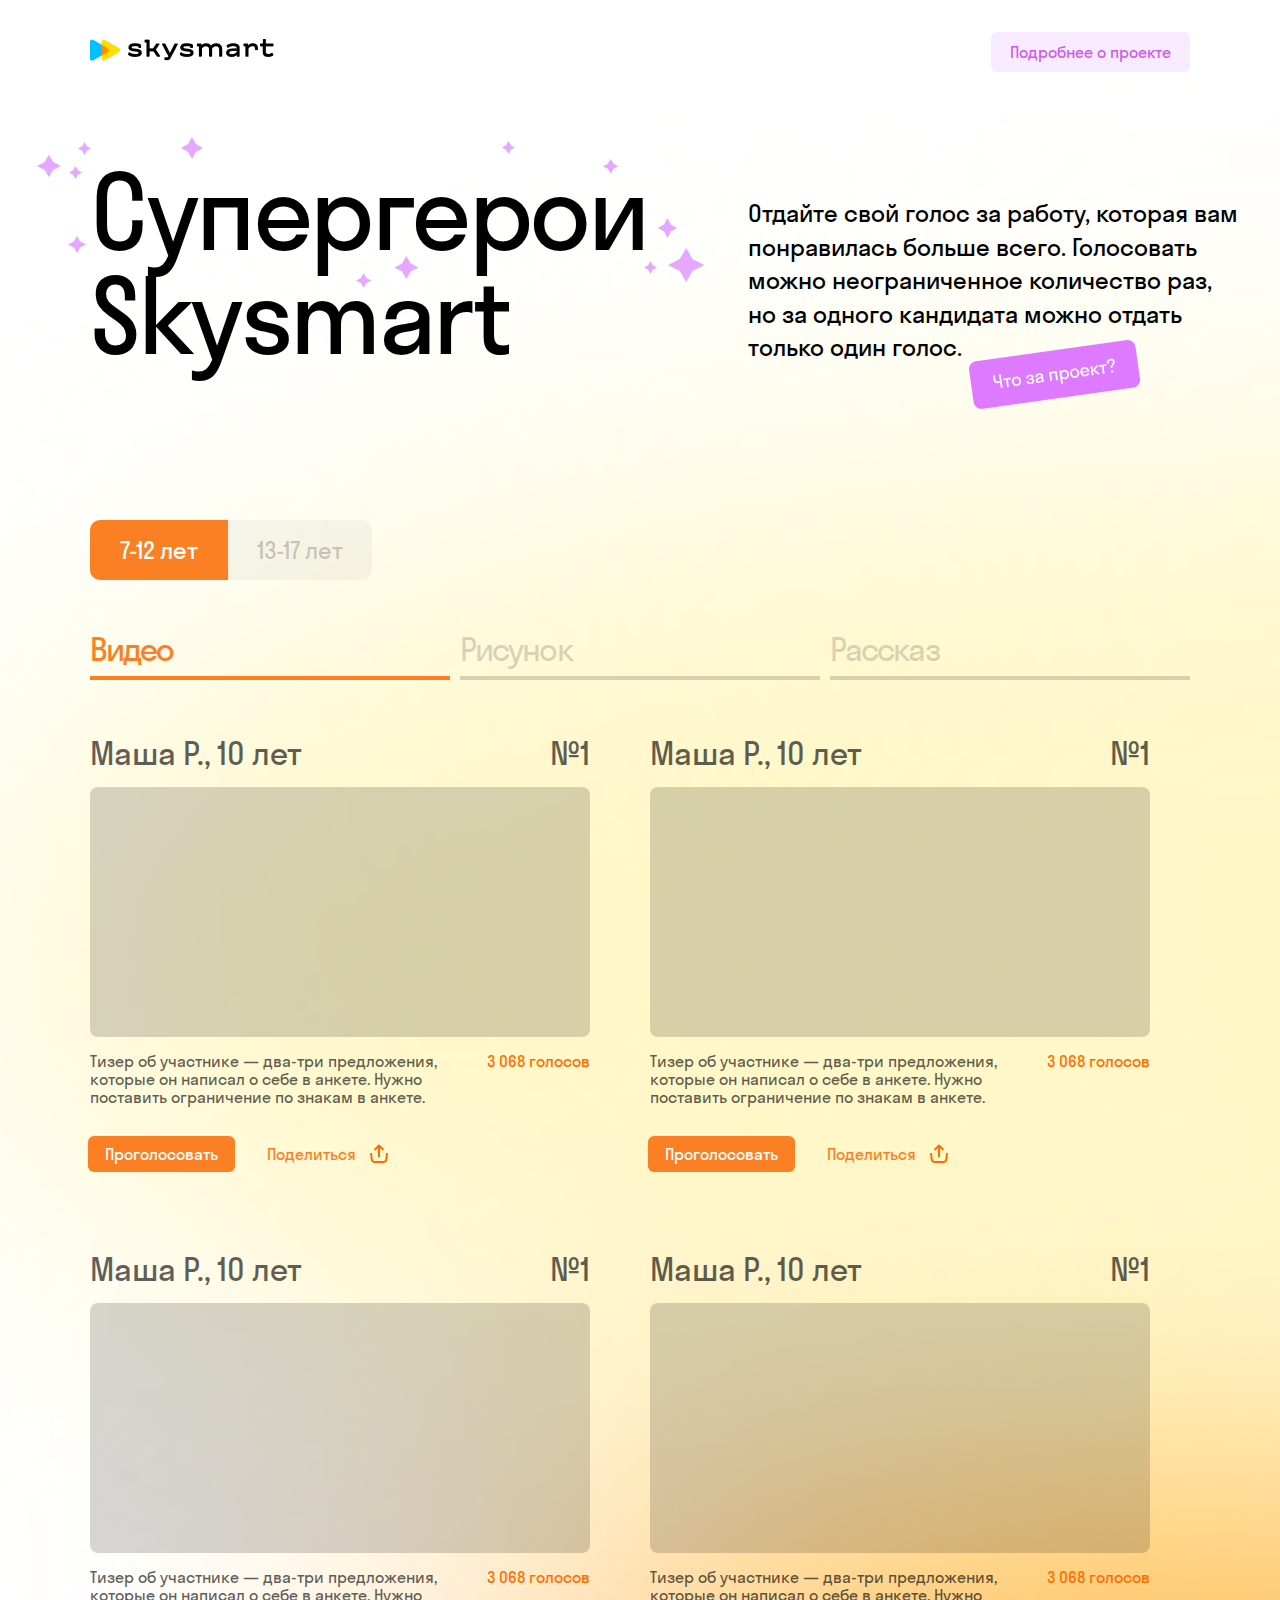
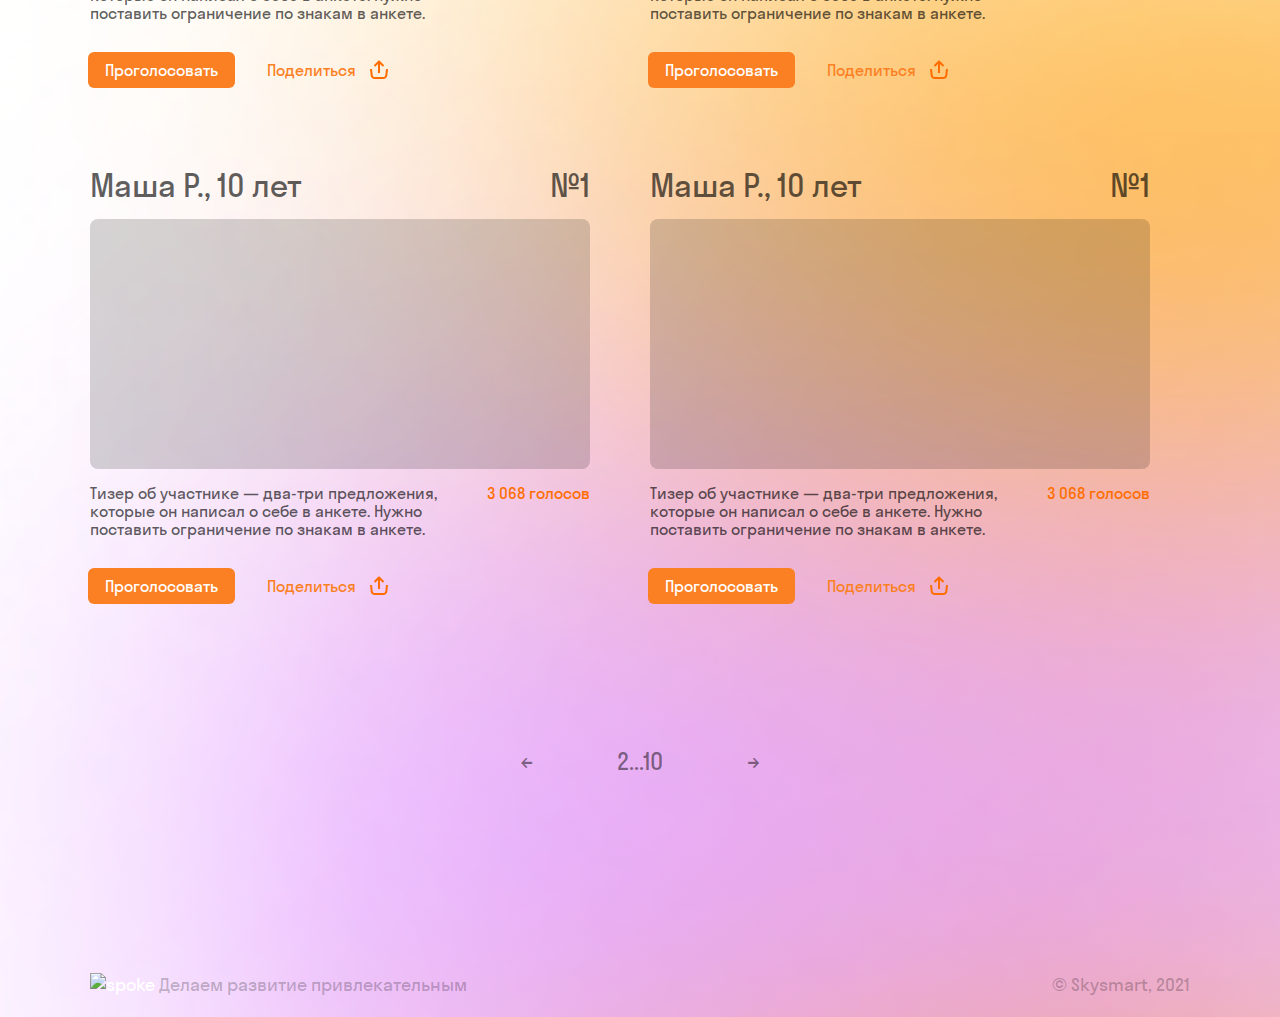
==== app/index.html @ 947a08a3 "finsh" ====
<!DOCTYPE html>
<html lang="ru">
<head>
    <meta charset="UTF-8">
    <meta name="viewport" content="width=device-width, initial-scale=1.0">
    <title>Skysmar</title>
    <link rel="stylesheet" href="css/style.min.css">
</head>
<body class="vote">
    <header class="header">
        <div class="container">
            <div class="header__inner">
                <a href="#" class="logo header-logo"><img src="images/logo_black.png" alt="skysmart"></a>
                <a href="#" class="header-btn">Подробнее о проекте</a>
            </div>
        </div>
    </header>
    <main class="main">
        <div class="container">
            <section class="vote-info">
                <div class="vote-info__title-wrapp">
                    <h1 class="vote-info__title">
                        Супергерои Skysmart
                    </h1>
                    <img id="star-img" src="images/stars.png" alt="#">
                    <img id="star-img_m" src="images/stars_mob.png" alt="#">
                </div>
                <div class="vote-info__subtitle-wrapp">
                    <p class="vote-info__subtitle">
                        Отдайте свой голос за работу, которая вам понравилась больше всего. Голосовать можно неограниченное количество раз,
                        но за одного кандидата можно отдать только один голос.
                    </p>
                    <img id="project-img" src="images/project.png" alt="#">
                </div>
            </section>

            <section class="vote-filter">
                <div class="vote-filter__title">
                    Выберите возрастную категорию и вид творческой работы
                </div>
                <div id="filter-for-year" class="filter-for-year">
                    <div id="year-first" class="filter-for-year__btn filter-for-year__btn-active">7-12 лет</div>
                    <div id="year-second" class="filter-for-year__btn">13-17 лет</div>
                </div>

                <div class="filter-for-type">
                    <div id="type-video" class="filter-for-type__btn filter-for-type__btn-active">
                        Видео
                        <div class="underline"></div>
                    </div>
                    <div id="type-picture" class="filter-for-type__btn">
                        Рисунок
                        <div class="underline"></div>
                    </div>
                    <div id="type-story" class="filter-for-type__btn">
                        Рассказ
                        <div class="underline"></div>
                    </div>
                </div>
            </section>

            <!--       Video type         -->
            <section class="type type-video type-active">
                <!--Card 1-->
                <div class="card">
                    <div class="card-header">
                        <div class="card-header__title">Маша Р., 10 лет</div>
                        <div class="card-heder__number">№1</div>
                    </div>
                    <div class="card-video">

                    </div>
                    <div class="card-descr-comments">
                        <div class="card_descr">
                            Тизер об участнике — два-три предложения, которые он написал о себе в анкете.
                            Нужно поставить ограничение по знакам в анкете.
                        </div>
                        <div class="card-comments">3 068 голосов</div>
                    </div>
                    <div class="card-buttons">
                        <a class="card-btn btn-vote open-form" href="#">Проголосовать</a>
                        <a class="card-btn btn-send" href="#">Поделиться <img src="images/share.svg" alt="#"> </a>
                    </div>
                </div>

                <!--Card 2-->
                <div class="card">
                    <div class="card-header">
                        <div class="card-header__title">Маша Р., 10 лет</div>
                        <div class="card-heder__number">№1</div>
                    </div>
                    <div class="card-video">

                    </div>
                    <div class="card-descr-comments">
                        <div class="card_descr">
                            Тизер об участнике — два-три предложения, которые он написал о себе в анкете.
                            Нужно поставить ограничение по знакам в анкете.
                        </div>
                        <div class="card-comments">3 068 голосов</div>
                    </div>
                    <div class="card-buttons">
                        <a class="card-btn btn-vote open-form" href="#">Проголосовать</a>
                        <a class="card-btn btn-send" href="#">Поделиться <img src="images/share.svg" alt="#"> </a>
                    </div>
                </div>

                <!--Card 3-->
                <div class="card">
                    <div class="card-header">
                        <div class="card-header__title">Маша Р., 10 лет</div>
                        <div class="card-heder__number">№1</div>
                    </div>
                    <div class="card-video">

                    </div>
                    <div class="card-descr-comments">
                        <div class="card_descr">
                            Тизер об участнике — два-три предложения, которые он написал о себе в анкете.
                            Нужно поставить ограничение по знакам в анкете.
                        </div>
                        <div class="card-comments">3 068 голосов</div>
                    </div>
                    <div class="card-buttons">
                        <a class="card-btn btn-vote open-form" href="#">Проголосовать</a>
                        <a class="card-btn btn-send" href="#">Поделиться <img src="images/share.svg" alt="#"> </a>
                    </div>
                </div>

                <!--Card 4-->
                <div class="card">
                    <div class="card-header">
                        <div class="card-header__title">Маша Р., 10 лет</div>
                        <div class="card-heder__number">№1</div>
                    </div>
                    <div class="card-video">

                    </div>
                    <div class="card-descr-comments">
                        <div class="card_descr">
                            Тизер об участнике — два-три предложения, которые он написал о себе в анкете.
                            Нужно поставить ограничение по знакам в анкете.
                        </div>
                        <div class="card-comments">3 068 голосов</div>
                    </div>
                    <div class="card-buttons">
                        <a class="card-btn btn-vote open-form" href="#">Проголосовать</a>
                        <a class="card-btn btn-send" href="#">Поделиться <img src="images/share.svg" alt="#"> </a>
                    </div>
                </div>

                <!--Card 5-->
                <div class="card">
                    <div class="card-header">
                        <div class="card-header__title">Маша Р., 10 лет</div>
                        <div class="card-heder__number">№1</div>
                    </div>
                    <div class="card-video">

                    </div>
                    <div class="card-descr-comments">
                        <div class="card_descr">
                            Тизер об участнике — два-три предложения, которые он написал о себе в анкете.
                            Нужно поставить ограничение по знакам в анкете.
                        </div>
                        <div class="card-comments">3 068 голосов</div>
                    </div>
                    <div class="card-buttons">
                        <a class="card-btn btn-vote open-form" href="#">Проголосовать</a>
                        <a class="card-btn btn-send" href="#">Поделиться <img src="images/share.svg" alt="#"> </a>
                    </div>
                </div>

                <!--Card 6-->
                <div class="card">
                    <div class="card-header">
                        <div class="card-header__title">Маша Р., 10 лет</div>
                        <div class="card-heder__number">№1</div>
                    </div>
                    <div class="card-video">

                    </div>
                    <div class="card-descr-comments">
                        <div class="card_descr">
                            Тизер об участнике — два-три предложения, которые он написал о себе в анкете.
                            Нужно поставить ограничение по знакам в анкете.
                        </div>
                        <div class="card-comments">3 068 голосов</div>
                    </div>
                    <div class="card-buttons">
                        <a class="card-btn btn-vote open-form" href="#">Проголосовать</a>
                        <a class="card-btn btn-send" href="#">Поделиться <img src="images/share.svg" alt="#"> </a>
                    </div>
                </div>

            </section>

            <!--       Picture type         -->
            <section class="type type-picture">
                <!--Card 1-->
                <div class="card">
                    <div class="card-header">
                        <div class="card-header__title">Маша Р., 10 лет</div>
                        <div class="card-heder__number">№1</div>
                    </div>
                    <div class="card-picture">
                        <img class="zoom-icon" src="images/zoom.png" alt="#">
<!--                        <img class="card-picture__image">-->
                    </div>
                    <div class="card-descr-comments">
                        <div class="card_descr">
                            Тизер об участнике — два-три предложения, которые он написал о себе в анкете.
                            Нужно поставить ограничение по знакам в анкете.
                        </div>
                    </div>
                    <div class="card-buttons">
                        <a class="card-btn btn-vote open-picture" href="#">Проголосовать</a>
                        <div class="card-comments">3 068 голосов</div>
                    </div>
                </div>

                <!--Card 2-->
                <div class="card">
                    <div class="card-header">
                        <div class="card-header__title">Маша Р., 10 лет</div>
                        <div class="card-heder__number">№1</div>
                    </div>
                    <div class="card-picture">
                        <img class="zoom-icon" src="images/zoom.png" alt="#">
                        <!--                        <img class="card-picture__image">-->
                    </div>
                    <div class="card-descr-comments">
                        <div class="card_descr">
                            Тизер об участнике — два-три предложения, которые он написал о себе в анкете.
                            Нужно поставить ограничение по знакам в анкете.
                        </div>
                    </div>
                    <div class="card-buttons">
                        <a class="card-btn btn-vote open-picture" href="#">Проголосовать</a>
                        <div class="card-comments">3 068 голосов</div>
                    </div>
                </div>

                <!--Card 3-->
                <div class="card">
                    <div class="card-header">
                        <div class="card-header__title">Маша Р., 10 лет</div>
                        <div class="card-heder__number">№1</div>
                    </div>
                    <div class="card-picture">
                        <img class="zoom-icon" src="images/zoom.png" alt="#">
                        <!--                        <img class="card-picture__image">-->
                    </div>
                    <div class="card-descr-comments">
                        <div class="card_descr">
                            Тизер об участнике — два-три предложения, которые он написал о себе в анкете.
                            Нужно поставить ограничение по знакам в анкете.
                        </div>
                    </div>
                    <div class="card-buttons">
                        <a class="card-btn btn-vote open-picture" href="#">Проголосовать</a>
                        <div class="card-comments">3 068 голосов</div>
                    </div>
                </div>

                <!--Card 4-->
                <div class="card">
                    <div class="card-header">
                        <div class="card-header__title">Маша Р., 10 лет</div>
                        <div class="card-heder__number">№1</div>
                    </div>
                    <div class="card-picture">
                        <img class="zoom-icon" src="images/zoom.png" alt="#">
                        <!--                        <img class="card-picture__image">-->
                    </div>
                    <div class="card-descr-comments">
                        <div class="card_descr">
                            Тизер об участнике — два-три предложения, которые он написал о себе в анкете.
                            Нужно поставить ограничение по знакам в анкете.
                        </div>
                    </div>
                    <div class="card-buttons">
                        <a class="card-btn btn-vote open-picture" href="#">Проголосовать</a>
                        <div class="card-comments">3 068 голосов</div>
                    </div>
                </div>

                <!--Card 5-->
                <div class="card">
                    <div class="card-header">
                        <div class="card-header__title">Маша Р., 10 лет</div>
                        <div class="card-heder__number">№1</div>
                    </div>
                    <div class="card-picture">
                        <img class="zoom-icon" src="images/zoom.png" alt="#">
                        <!--                        <img class="card-picture__image">-->
                    </div>
                    <div class="card-descr-comments">
                        <div class="card_descr">
                            Тизер об участнике — два-три предложения, которые он написал о себе в анкете.
                            Нужно поставить ограничение по знакам в анкете.
                        </div>
                    </div>
                    <div class="card-buttons">
                        <a class="card-btn btn-vote open-picture" href="#">Проголосовать</a>
                        <div class="card-comments">3 068 голосов</div>
                    </div>
                </div>

                <!--Card 6-->
                <div class="card">
                    <div class="card-header">
                        <div class="card-header__title">Маша Р., 10 лет</div>
                        <div class="card-heder__number">№1</div>
                    </div>
                    <div class="card-picture">
                        <img class="zoom-icon" src="images/zoom.png" alt="#">
                        <!--                        <img class="card-picture__image">-->
                    </div>
                    <div class="card-descr-comments">
                        <div class="card_descr">
                            Тизер об участнике — два-три предложения, которые он написал о себе в анкете.
                            Нужно поставить ограничение по знакам в анкете.
                        </div>
                    </div>
                    <div class="card-buttons">
                        <a class="card-btn btn-vote open-picture" href="#">Проголосовать</a>
                        <div class="card-comments">3 068 голосов</div>
                    </div>
                </div>

                <!--Card 7-->
                <div class="card">
                    <div class="card-header">
                        <div class="card-header__title">Маша Р., 10 лет</div>
                        <div class="card-heder__number">№1</div>
                    </div>
                    <div class="card-picture">
                        <img class="zoom-icon" src="images/zoom.png" alt="#">
                        <!--                        <img class="card-picture__image">-->
                    </div>
                    <div class="card-descr-comments">
                        <div class="card_descr">
                            Тизер об участнике — два-три предложения, которые он написал о себе в анкете.
                            Нужно поставить ограничение по знакам в анкете.
                        </div>
                    </div>
                    <div class="card-buttons">
                        <a class="card-btn btn-vote open-picture" href="#">Проголосовать</a>
                        <div class="card-comments">3 068 голосов</div>
                    </div>
                </div>

                <!--Card 8-->
                <div class="card">
                    <div class="card-header">
                        <div class="card-header__title">Маша Р., 10 лет</div>
                        <div class="card-heder__number">№1</div>
                    </div>
                    <div class="card-picture">
                        <img class="zoom-icon" src="images/zoom.png" alt="#">
                        <!--                        <img class="card-picture__image">-->
                    </div>
                    <div class="card-descr-comments">
                        <div class="card_descr">
                            Тизер об участнике — два-три предложения, которые он написал о себе в анкете.
                            Нужно поставить ограничение по знакам в анкете.
                        </div>
                    </div>
                    <div class="card-buttons">
                        <a class="card-btn btn-vote open-picture" href="#">Проголосовать</a>
                        <div class="card-comments">3 068 голосов</div>
                    </div>
                </div>

                <!--Card 9-->
                <div class="card">
                    <div class="card-header">
                        <div class="card-header__title">Маша Р., 10 лет</div>
                        <div class="card-heder__number">№1</div>
                    </div>
                    <div class="card-picture">
                        <img class="zoom-icon" src="images/zoom.png" alt="#">
                        <!--                        <img class="card-picture__image">-->
                    </div>
                    <div class="card-descr-comments">
                        <div class="card_descr">
                            Тизер об участнике — два-три предложения, которые он написал о себе в анкете.
                            Нужно поставить ограничение по знакам в анкете.
                        </div>
                    </div>
                    <div class="card-buttons">
                        <a class="card-btn btn-vote open-picture" href="#">Проголосовать</a>
                        <div class="card-comments">3 068 голосов</div>
                    </div>
                </div>

            </section>

            <!--       Story type         -->
            <section class="type type-story">
                <!--Card 1-->
                <div class="card">
                    <div class="card-header">
                        <div class="card-header__title">Маша Р., 10 лет</div>
                        <div class="card-heder__number">№1</div>
                    </div>
                    <div class="card-story">
                        <p class="story">
                            Тут будет находится часть рассказа. Например,  тут сейчас ровно 200 символов.
                            Тизер об участнике — два-три предложения, которые он написал о себе в анкете.
                            Нужно поставить ограничение знакам в анкете...
                        </p>
                        <a class="all-story" href="#">Читать весь рассказ →</a>
                    </div>
                    <div class="card-descr-comments">
                        <div class="card_descr">
                            Тизер об участнике — два-три предложения, которые он написал о себе в анкете.
                            Нужно поставить ограничение по знакам в анкете.
                        </div>
                    </div>
                    <div class="card-buttons">
                        <a class="card-btn btn-vote open-story" href="#">Проголосовать</a>
                        <div class="card-comments">3 068 голосов</div>
                    </div>
                </div>

                <!--Card 2-->
                <div class="card">
                    <div class="card-header">
                        <div class="card-header__title">Маша Р., 10 лет</div>
                        <div class="card-heder__number">№1</div>
                    </div>
                    <div class="card-story">
                        <p class="story">
                            Тут будет находится часть рассказа. Например,  тут сейчас ровно 200 символов.
                            Тизер об участнике — два-три предложения, которые он написал о себе в анкете.
                            Нужно поставить ограничение знакам в анкете...
                        </p>
                        <a class="all-story" href="#">Читать весь рассказ →</a>
                    </div>
                    <div class="card-descr-comments">
                        <div class="card_descr">
                            Тизер об участнике — два-три предложения, которые он написал о себе в анкете.
                            Нужно поставить ограничение по знакам в анкете.
                        </div>
                    </div>
                    <div class="card-buttons">
                        <a class="card-btn btn-vote open-story" href="#">Проголосовать</a>
                        <div class="card-comments">3 068 голосов</div>
                    </div>
                </div>

                <!--Card 3-->
                <div class="card">
                    <div class="card-header">
                        <div class="card-header__title">Маша Р., 10 лет</div>
                        <div class="card-heder__number">№1</div>
                    </div>
                    <div class="card-story">
                        <p class="story">
                            Тут будет находится часть рассказа. Например,  тут сейчас ровно 200 символов.
                            Тизер об участнике — два-три предложения, которые он написал о себе в анкете.
                            Нужно поставить ограничение знакам в анкете...
                        </p>
                        <a class="all-story" href="#">Читать весь рассказ →</a>
                    </div>
                    <div class="card-descr-comments">
                        <div class="card_descr">
                            Тизер об участнике — два-три предложения, которые он написал о себе в анкете.
                            Нужно поставить ограничение по знакам в анкете.
                        </div>
                    </div>
                    <div class="card-buttons">
                        <a class="card-btn btn-vote open-story" href="#">Проголосовать</a>
                        <div class="card-comments">3 068 голосов</div>
                    </div>
                </div>

                <!--Card 4-->
                <div class="card">
                    <div class="card-header">
                        <div class="card-header__title">Маша Р., 10 лет</div>
                        <div class="card-heder__number">№1</div>
                    </div>
                    <div class="card-story">
                        <p class="story">
                            Тут будет находится часть рассказа. Например,  тут сейчас ровно 200 символов.
                            Тизер об участнике — два-три предложения, которые он написал о себе в анкете.
                            Нужно поставить ограничение знакам в анкете...
                        </p>
                        <a class="all-story" href="#">Читать весь рассказ →</a>
                    </div>
                    <div class="card-descr-comments">
                        <div class="card_descr">
                            Тизер об участнике — два-три предложения, которые он написал о себе в анкете.
                            Нужно поставить ограничение по знакам в анкете.
                        </div>
                    </div>
                    <div class="card-buttons">
                        <a class="card-btn btn-vote open-story" href="#">Проголосовать</a>
                        <div class="card-comments">3 068 голосов</div>
                    </div>
                </div>

                <!--Card 5-->
                <div class="card">
                    <div class="card-header">
                        <div class="card-header__title">Маша Р., 10 лет</div>
                        <div class="card-heder__number">№1</div>
                    </div>
                    <div class="card-story">
                        <p class="story">
                            Тут будет находится часть рассказа. Например,  тут сейчас ровно 200 символов.
                            Тизер об участнике — два-три предложения, которые он написал о себе в анкете.
                            Нужно поставить ограничение знакам в анкете...
                        </p>
                        <a class="all-story" href="#">Читать весь рассказ →</a>
                    </div>
                    <div class="card-descr-comments">
                        <div class="card_descr">
                            Тизер об участнике — два-три предложения, которые он написал о себе в анкете.
                            Нужно поставить ограничение по знакам в анкете.
                        </div>
                    </div>
                    <div class="card-buttons">
                        <a class="card-btn btn-vote open-story" href="#">Проголосовать</a>
                        <div class="card-comments">3 068 голосов</div>
                    </div>
                </div>

                <!--Card 6-->
                <div class="card">
                    <div class="card-header">
                        <div class="card-header__title">Маша Р., 10 лет</div>
                        <div class="card-heder__number">№1</div>
                    </div>
                    <div class="card-story">
                        <p class="story">
                            Тут будет находится часть рассказа. Например,  тут сейчас ровно 200 символов.
                            Тизер об участнике — два-три предложения, которые он написал о себе в анкете.
                            Нужно поставить ограничение знакам в анкете...
                        </p>
                        <a class="all-story" href="#">Читать весь рассказ →</a>
                    </div>
                    <div class="card-descr-comments">
                        <div class="card_descr">
                            Тизер об участнике — два-три предложения, которые он написал о себе в анкете.
                            Нужно поставить ограничение по знакам в анкете.
                        </div>
                    </div>
                    <div class="card-buttons">
                        <a class="card-btn btn-vote open-story" href="#">Проголосовать</a>
                        <div class="card-comments">3 068 голосов</div>
                    </div>
                </div>

                <!--Card 7-->
                <div class="card">
                    <div class="card-header">
                        <div class="card-header__title">Маша Р., 10 лет</div>
                        <div class="card-heder__number">№1</div>
                    </div>
                    <div class="card-story">
                        <p class="story">
                            Тут будет находится часть рассказа. Например,  тут сейчас ровно 200 символов.
                            Тизер об участнике — два-три предложения, которые он написал о себе в анкете.
                            Нужно поставить ограничение знакам в анкете...
                        </p>
                        <a class="all-story" href="#">Читать весь рассказ →</a>
                    </div>
                    <div class="card-descr-comments">
                        <div class="card_descr">
                            Тизер об участнике — два-три предложения, которые он написал о себе в анкете.
                            Нужно поставить ограничение по знакам в анкете.
                        </div>
                    </div>
                    <div class="card-buttons">
                        <a class="card-btn btn-vote open-story" href="#">Проголосовать</a>
                        <div class="card-comments">3 068 голосов</div>
                    </div>
                </div>

                <!--Card 8-->
                <div class="card">
                    <div class="card-header">
                        <div class="card-header__title">Маша Р., 10 лет</div>
                        <div class="card-heder__number">№1</div>
                    </div>
                    <div class="card-story">
                        <p class="story">
                            Тут будет находится часть рассказа. Например,  тут сейчас ровно 200 символов.
                            Тизер об участнике — два-три предложения, которые он написал о себе в анкете.
                            Нужно поставить ограничение знакам в анкете...
                        </p>
                        <a class="all-story" href="#">Читать весь рассказ →</a>
                    </div>
                    <div class="card-descr-comments">
                        <div class="card_descr">
                            Тизер об участнике — два-три предложения, которые он написал о себе в анкете.
                            Нужно поставить ограничение по знакам в анкете.
                        </div>
                    </div>
                    <div class="card-buttons">
                        <a class="card-btn btn-vote open-story" href="#">Проголосовать</a>
                        <div class="card-comments">3 068 голосов</div>
                    </div>
                </div>

                <!--Card 9-->
                <div class="card">
                    <div class="card-header">
                        <div class="card-header__title">Маша Р., 10 лет</div>
                        <div class="card-heder__number">№1</div>
                    </div>
                    <div class="card-story">
                        <p class="story">
                            Тут будет находится часть рассказа. Например,  тут сейчас ровно 200 символов.
                            Тизер об участнике — два-три предложения, которые он написал о себе в анкете.
                            Нужно поставить ограничение знакам в анкете...
                        </p>
                        <a class="all-story" href="#">Читать весь рассказ →</a>
                    </div>
                    <div class="card-descr-comments">
                        <div class="card_descr">
                            Тизер об участнике — два-три предложения, которые он написал о себе в анкете.
                            Нужно поставить ограничение по знакам в анкете.
                        </div>
                    </div>
                    <div class="card-buttons">
                        <a class="card-btn btn-vote open-story" href="#">Проголосовать</a>
                        <div class="card-comments">3 068 голосов</div>
                    </div>
                </div>
            </section>

            <!--     Pagination       -->
            <section class="pagination">
                <a href="#" class="btn-prew pagin-btn">← </a>
                <div class="pagination-number">2...10</div>
                <a href="#" class="btn-next pagin-btn"> →</a>
            </section>


            <!--      Footer      -->
            <footer class="footer">
                <div class="footer__inner">
                    <div class="footer__inner-left">
                        <img src="images/spok.svg" alt="spoke">
                        <span class="footer-text">Делаем развитие привлекательным</span>
                    </div>
                    <div class="footer_inner-right">
                        <span class="footer-text">© Skysmart, 2021</span>
                    </div>
                </div>
            </footer>
        </div>
    </main>


    <!-- All popups -->
    <div class="popup-form popup hide">
        <div class="overlay"></div>
        <div class="popup__content">
            <div class="popup__inner">
                <img src="images/close.svg" alt="#" class="close-popup">
                <p class="popup-title">Авторизируйтесь чтобы проголосовать</p>
                <p class="popup-subtitle">
                    Мы хотим посчитать голоса честно
                    и избежать накруток
                </p>
                <form class="form">
                    <input class="input input-name" type="text" data-validate-field="name" placeholder="Имя">
                    <input class="input input-email" type="text" data-validate-field="email" placeholder="Почта">
                    <input class="input input-phone" type="text" data-validate-field="phone" placeholder="Телефон">
                    <button class="form-button" type="submit">Авторизоваться</button>
                    <div class="form-info">
                        Нажимай на кнопку, вы принимаете условия
                        <a href="#">пользовательского соглашения</a>
                    </div>
                </form>
            </div>
        </div>
    </div>

    <div class="popup-send popup hide">
        <div class="overlay"></div>
        <div class="popup__content">
            <div class="popup__inner">
                <img src="images/close.svg" alt="#" class="close-popup">
                <p class="popup-title">Спасибо за авторизацию</p>
                <p class="popup-subtitle">
                    Подтвердите свой аккаунт по ссылке, которую мы прислали вам на почту, и ваш голос засчитается автоматически.
                </p>
            </div>
        </div>
    </div>

    <div class="popup-picture popup hide">
        <div class="overlay"></div>
        <div class="popup__content">
            <div class="popup__inner">
                <img src="images/close_black.svg" alt="#" class="close-popup">
                <div class="img-wrapp">
<!--                    <img class="contant-img" src="images/unnamed.jpg" alt="#">-->
                </div>
            </div>
            <button class="open-form card-btn btn-vote popup-btn">Проголосовать</button>
        </div>
    </div>

    <div class="popup-story popup hide">
        <div class="overlay"></div>
        <div class="popup__content">
            <div class="popup__inner">
                <img src="images/close_black.svg" alt="#" class="close-popup">
                <div class="popup-story__story-wrapper custom-scrollbar">
                    <div class="popup-story__story">
                        Тут будет находится весь рассказ. Тут сейчас ровно 2500 символов. Тизер об участнике — два-три предложения, которые он написал о себе в анкете. Нужно поставить ограничение знакам в анкете. Дальше идет рыбный текст. Отдайте свой голос за работу, которая вам понравилась больше всего. Голосовать можно неограниченное количество раз, но за одного кандидата можно отдать только один голос.
                        <br>
                        <br>
                        Ваша заявка на гранты принята. В случае победы мы свяжемся с вами 4 октября. Автоматически проверяет задания и позволяет собрать урок под любую школьную программу — просто скажите, по каким учебникам учится ваш ребенок. Заполните и отправьте анкету до 6 сентября. Ваша заявка на гранты принята. В случае победы мы свяжемся с вами 4 октября. Отдайте свой голос за работу, которая вам понравилась больше всего. Голосовать можно неограниченное количество раз, но за одного кандидата можно отдать только один голос. Ваша заявка на гранты принята. В случае победы мы свяжемся с вами 4 октября.
                        <br>
                        <br>
                        Автоматически проверяет задания и позволяет собрать урок под любую школьную программу — просто скажите, по каким учебникам учится ваш ребенок. Заполните и отправьте анкету до 6 сентября. Ваша заявка
                        <br>
                        <br>
                        Тут будет находится весь рассказ. Тут сейчас ровно 2500 символов. Тизер об участнике — два-три предложения, которые он написал о себе в анкете. Нужно поставить ограничение знакам в анкете. Дальше идет рыбный текст. Отдайте свой голос за работу, которая вам понравилась больше всего. Голосовать можно неограниченное количество раз, но за одного кандидата можно отдать только один голос.
                        <br>
                        <br>
                        Ваша заявка на гранты принята. В случае победы мы свяжемся с вами 4 октября. Автоматически проверяет задания и позволяет собрать урок под любую школьную программу — просто скажите, по каким учебникам учится ваш ребенок. Заполните и отправьте анкету до 6 сентября. Ваша заявка на гранты принята. В случае победы мы свяжемся с вами 4 октября. Отдайте свой голос за работу, которая вам понравилась больше всего. Голосовать можно неограниченное количество раз, но за одного кандидата можно отдать только один голос. Ваша заявка на гранты принята. В случае победы мы свяжемся с вами 4 октября.
                        <br>
                        <br>
                        Автоматически проверяет задания и позволяет собрать урок под любую школьную программу — просто скажите, по каким учебникам учится ваш ребенок. Заполните и отправьте анкету до 6 сентября. Ваша заявка
                    </div>
                </div>
            </div>
            <button class="open-form card-btn btn-vote popup-btn">Проголосовать</button>
        </div>
    </div>





    <script src="js/just-validate.min.js"></script>
    <script src="js/main.min.js"></script>

</body>
</html>
---- app/css/style.min.css ----
@font-face{font-family:"Stratos LC Web";src:url(../fonts/StratosLCWeb-Regular.woff),url(../fonts/StratosLCWeb-Regular.woff2),url(../fonts/StratosLCWeb-Regular.ttf);font-weight:normal;font-style:normal}@font-face{font-family:"Stratos LC Web";src:url(../fonts/StratosLCWeb-Light.woff),url(../fonts/StratosLCWeb-Light.woff2),url(../fonts/StratosLCWeb-Light.ttf);font-weight:300;font-display:swap;font-style:normal}@font-face{font-family:"Stratos LC Web";src:url(../fonts/StratosLCWeb-Medium.woff),url(../fonts/StratosLCWeb-Medium.woff2),url(../fonts/StratosLCWeb-Medium.ttf);font-weight:500;font-display:swap;font-style:normal}@font-face{font-family:"Stratos LC Web";src:url(../fonts/StratosLCWeb-Bold.woff),url(../fonts/StratosLCWeb-Bold.woff2),url(../fonts/StratosLCWeb-Bold.ttf);font-weight:bold;font-display:swap;font-style:normal}.mfp-bg{top:0;left:0;width:100%;height:100%;z-index:1042;overflow:hidden;position:fixed;background:#0b0b0b;opacity:0.8}.mfp-wrap{top:0;left:0;width:100%;height:100%;z-index:1043;position:fixed;outline:none !important;-webkit-backface-visibility:hidden}.mfp-container{text-align:center;position:absolute;width:100%;height:100%;left:0;top:0;padding:0 8px;-webkit-box-sizing:border-box;box-sizing:border-box}.mfp-container:before{content:'';display:inline-block;height:100%;vertical-align:middle}.mfp-align-top .mfp-container:before{display:none}.mfp-content{position:relative;display:inline-block;vertical-align:middle;margin:0 auto;text-align:left;z-index:1045}.mfp-inline-holder .mfp-content,.mfp-ajax-holder .mfp-content{width:100%;cursor:auto}.mfp-ajax-cur{cursor:progress}.mfp-zoom-out-cur,.mfp-zoom-out-cur .mfp-image-holder .mfp-close{cursor:-webkit-zoom-out;cursor:zoom-out}.mfp-zoom{cursor:pointer;cursor:-webkit-zoom-in;cursor:zoom-in}.mfp-auto-cursor .mfp-content{cursor:auto}.mfp-close,.mfp-arrow,.mfp-preloader,.mfp-counter{-webkit-user-select:none;-moz-user-select:none;-ms-user-select:none;user-select:none}.mfp-loading.mfp-figure{display:none}.mfp-hide{display:none !important}.mfp-preloader{color:#CCC;position:absolute;top:50%;width:auto;text-align:center;margin-top:-0.8em;left:8px;right:8px;z-index:1044}.mfp-preloader a{color:#CCC}.mfp-preloader a:hover{color:#FFF}.mfp-s-ready .mfp-preloader{display:none}.mfp-s-error .mfp-content{display:none}button.mfp-close,button.mfp-arrow{overflow:visible;cursor:pointer;background:transparent;border:0;-webkit-appearance:none;display:block;outline:none;padding:0;z-index:1046;-webkit-box-shadow:none;box-shadow:none;-ms-touch-action:manipulation;touch-action:manipulation}button::-moz-focus-inner{padding:0;border:0}.mfp-close{width:44px;height:44px;line-height:44px;position:absolute;right:0;top:0;text-decoration:none;text-align:center;opacity:0.65;padding:0 0 18px 10px;color:#FFF;font-style:normal;font-size:28px;font-family:Arial, Baskerville, monospace}.mfp-close:hover,.mfp-close:focus{opacity:1}.mfp-close:active{top:1px}.mfp-close-btn-in .mfp-close{color:#333}.mfp-image-holder .mfp-close,.mfp-iframe-holder .mfp-close{color:#FFF;right:-6px;text-align:right;padding-right:6px;width:100%}.mfp-counter{position:absolute;top:0;right:0;color:#CCC;font-size:12px;line-height:18px;white-space:nowrap}.mfp-arrow{position:absolute;opacity:0.65;margin:0;top:50%;margin-top:-55px;padding:0;width:90px;height:110px;-webkit-tap-highlight-color:transparent}.mfp-arrow:active{margin-top:-54px}.mfp-arrow:hover,.mfp-arrow:focus{opacity:1}.mfp-arrow:before,.mfp-arrow:after{content:'';display:block;width:0;height:0;position:absolute;left:0;top:0;margin-top:35px;margin-left:35px;border:medium inset transparent}.mfp-arrow:after{border-top-width:13px;border-bottom-width:13px;top:8px}.mfp-arrow:before{border-top-width:21px;border-bottom-width:21px;opacity:0.7}.mfp-arrow-left{left:0}.mfp-arrow-left:after{border-right:17px solid #FFF;margin-left:31px}.mfp-arrow-left:before{margin-left:25px;border-right:27px solid #3F3F3F}.mfp-arrow-right{right:0}.mfp-arrow-right:after{border-left:17px solid #FFF;margin-left:39px}.mfp-arrow-right:before{border-left:27px solid #3F3F3F}.mfp-iframe-holder{padding-top:40px;padding-bottom:40px}.mfp-iframe-holder .mfp-content{line-height:0;width:100%;max-width:900px}.mfp-iframe-holder .mfp-close{top:-40px}.mfp-iframe-scaler{width:100%;height:0;overflow:hidden;padding-top:56.25%}.mfp-iframe-scaler iframe{position:absolute;display:block;top:0;left:0;width:100%;height:100%;-webkit-box-shadow:0 0 8px rgba(0,0,0,0.6);box-shadow:0 0 8px rgba(0,0,0,0.6);background:#000}img.mfp-img{width:auto;max-width:100%;height:auto;display:block;line-height:0;-webkit-box-sizing:border-box;box-sizing:border-box;padding:40px 0 40px;margin:0 auto}.mfp-figure{line-height:0}.mfp-figure:after{content:'';position:absolute;left:0;top:40px;bottom:40px;display:block;right:0;width:auto;height:auto;z-index:-1;-webkit-box-shadow:0 0 8px rgba(0,0,0,0.6);box-shadow:0 0 8px rgba(0,0,0,0.6);background:#444}.mfp-figure small{color:#BDBDBD;display:block;font-size:12px;line-height:14px}.mfp-figure figure{margin:0}.mfp-bottom-bar{margin-top:-36px;position:absolute;top:100%;left:0;width:100%;cursor:auto}.mfp-title{text-align:left;line-height:18px;color:#F3F3F3;word-wrap:break-word;padding-right:36px}.mfp-image-holder .mfp-content{max-width:100%}.mfp-gallery .mfp-image-holder .mfp-figure{cursor:pointer}@media screen and (max-width: 800px) and (orientation: landscape), screen and (max-height: 300px){.mfp-img-mobile .mfp-image-holder{padding-left:0;padding-right:0}.mfp-img-mobile img.mfp-img{padding:0}.mfp-img-mobile .mfp-figure:after{top:0;bottom:0}.mfp-img-mobile .mfp-figure small{display:inline;margin-left:5px}.mfp-img-mobile .mfp-bottom-bar{background:rgba(0,0,0,0.6);bottom:0;margin:0;top:auto;padding:3px 5px;position:fixed;-webkit-box-sizing:border-box;box-sizing:border-box}.mfp-img-mobile .mfp-bottom-bar:empty{padding:0}.mfp-img-mobile .mfp-counter{right:5px;top:3px}.mfp-img-mobile .mfp-close{top:0;right:0;width:35px;height:35px;line-height:35px;background:rgba(0,0,0,0.6);position:fixed;text-align:center;padding:0}}@media all and (max-width: 900px){.mfp-arrow{-webkit-transform:scale(0.75);-ms-transform:scale(0.75);transform:scale(0.75)}.mfp-arrow-left{-webkit-transform-origin:0;-ms-transform-origin:0;transform-origin:0}.mfp-arrow-right{-webkit-transform-origin:100%;-ms-transform-origin:100%;transform-origin:100%}.mfp-container{padding-left:6px;padding-right:6px}}*,html,body{-webkit-box-sizing:border-box;box-sizing:border-box}body{margin:0;padding:0;font-family:'Stratos LC Web', sans-serif;font-weight:400;font-size:18px;color:#fff}h1,h2,h3,h4,h5,h6{margin:0;padding:0}a{text-decoration:none}ul,li{margin:0;padding:0;list-style-type:none}p{margin:0;padding:0}.container{width:90%;max-width:1100px;margin:0 auto}.main{width:100%}body{background-image:url("../images/bg_form.png")}@media (max-width: 719px){body{background-image:url("../images/bg_form_mob.png")}}#next-step{background-image:url("../images/bg_next-step.png")}@media (max-width: 719px){#next-step{background-image:url("../images/bg_next-step_mob.png")}}h1.title{font-size:80px;font-weight:400;line-height:95%;letter-spacing:-1.90204px;-webkit-font-feature-settings:'pnum' on, 'lnum' on;font-feature-settings:'pnum' on, 'lnum' on}@media (max-width: 719px){h1.title{font-size:40px;line-height:100%}}p.subtitle{font-size:24px;line-height:140%;-webkit-font-feature-settings:'pnum' on, 'lnum' on;font-feature-settings:'pnum' on, 'lnum' on}@media (max-width: 719px){p.subtitle{font-size:16px;line-height:130%}}p.subtitle a{font-size:24px;line-height:140%;-webkit-font-feature-settings:'pnum' on, 'lnum' on;font-feature-settings:'pnum' on, 'lnum' on;color:#fff;-webkit-text-decoration-line:underline;text-decoration-line:underline}@media (max-width: 719px){p.subtitle a{font-size:16px;line-height:130%}}.br-m{display:none}@media (max-width: 719px){.br-m{display:block}}.br-d{display:block}@media (max-width: 719px){.br-d{display:none}}.js-validate-error-label{display:none}.header{width:100%;height:104px;display:-webkit-box;display:-ms-flexbox;display:flex;-webkit-box-pack:justify;-ms-flex-pack:justify;justify-content:space-between;-webkit-box-align:center;-ms-flex-align:center;align-items:center}@media (max-width: 719px){.header{height:100px;background:#A93EDC;-webkit-box-shadow:0px 1px 1px rgba(0,0,0,0.1);box-shadow:0px 1px 1px rgba(0,0,0,0.1)}}.header__inner{width:100%;display:-webkit-box;display:-ms-flexbox;display:flex;-webkit-box-pack:justify;-ms-flex-pack:justify;justify-content:space-between;-webkit-box-align:center;-ms-flex-align:center;align-items:center}@media (max-width: 719px){.header__inner{-webkit-box-orient:horizontal;-webkit-box-direction:reverse;-ms-flex-direction:row-reverse;flex-direction:row-reverse}}@media (max-width: 719px){.header .logo{width:48px;overflow:hidden}}@media (max-width: 719px){.header .logo img{width:600%}}.header-btn{width:199px;height:40px;display:-webkit-box;display:-ms-flexbox;display:flex;-webkit-box-pack:center;-ms-flex-pack:center;justify-content:center;-webkit-box-align:center;-ms-flex-align:center;align-items:center;background:#F9EBFF;border-radius:6px;font-size:16px;line-height:24px;text-align:center;color:#CD5CEE}.vote{background-image:url("../images/bg-desktop-2700.png")}@media (max-width: 719px){.vote{background-image:url("../images/bg-mob-600.png")}}@media (max-width: 719px){.vote .header{background:#FFFFFF;-webkit-box-shadow:0 1px 1px rgba(0,0,0,0.1);box-shadow:0 1px 1px rgba(0,0,0,0.1)}}.vote .footer{margin-top:178px}@media (max-width: 719px){.vote .footer{margin-top:122px}}@media (max-width: 719px){.vote .container{width:95%}}.vote-info{width:100%;margin-top:56px;display:-webkit-box;display:-ms-flexbox;display:flex;-webkit-box-pack:justify;-ms-flex-pack:justify;justify-content:space-between}@media (max-width: 1250px){.vote-info{-ms-flex-wrap:wrap;flex-wrap:wrap}}@media (max-width: 719px){.vote-info{-webkit-box-orient:vertical;-webkit-box-direction:normal;-ms-flex-direction:column;flex-direction:column;margin-top:50px}}.vote-info__title-wrapp{position:relative}.vote-info__title{width:600px;font-size:104px;font-weight:400;line-height:100%;letter-spacing:-2.48093px;-webkit-font-feature-settings:'pnum' on, 'lnum' on;font-feature-settings:'pnum' on, 'lnum' on;color:#000000}@media (max-width: 719px){.vote-info__title{width:300px;font-size:50px;letter-spacing:-0.6px}}.vote-info #star-img{position:absolute;top:-23px;left:-53px}@media (max-width: 719px){.vote-info #star-img{display:none}}.vote-info #star-img_m{display:none}@media (max-width: 719px){.vote-info #star-img_m{display:block;position:absolute;top:-38px;left:27px}}.vote-info__subtitle-wrapp{position:relative}.vote-info__subtitle{width:494px;margin-top:37px;margin-left:58px;font-size:24px;line-height:140%;-webkit-font-feature-settings:'pnum' on, 'lnum' on;font-feature-settings:'pnum' on, 'lnum' on;color:#000000}@media (max-width: 1250px){.vote-info__subtitle{margin-left:0}}@media (max-width: 719px){.vote-info__subtitle{width:288px;margin-top:24px;margin-left:0;font-size:16px;line-height:130%}}.vote-info #project-img{position:absolute;left:278px;bottom:-42px}@media (max-width: 719px){.vote-info #project-img{display:none}}.vote-filter{margin-top:152px}@media (max-width: 719px){.vote-filter{margin-top:67px}}.vote-filter__title{display:none}@media (max-width: 719px){.vote-filter__title{display:block;width:288px;font-size:24px;line-height:130%;-webkit-font-feature-settings:'pnum' on, 'lnum' on;font-feature-settings:'pnum' on, 'lnum' on;color:#FF6D00}}.filter-for-year{width:282px;height:60px;display:-webkit-box;display:-ms-flexbox;display:flex;-ms-flex-wrap:wrap;flex-wrap:wrap;-webkit-box-pack:justify;-ms-flex-pack:justify;justify-content:space-between;font-size:24px;line-height:32px;letter-spacing:-0.05px;-webkit-font-feature-settings:'pnum' on, 'lnum' on;font-feature-settings:'pnum' on, 'lnum' on;text-align:center;color:rgba(43,23,7,0.24)}@media (max-width: 719px){.filter-for-year{width:184px;height:44px;margin-top:16px;font-size:16px;line-height:24px;text-align:center;color:#000000}}.filter-for-year__btn{width:138px;display:-webkit-box;display:-ms-flexbox;display:flex;-webkit-box-pack:center;-ms-flex-pack:center;justify-content:center;-webkit-box-align:center;-ms-flex-align:center;align-items:center;background:rgba(4,18,27,0.04);cursor:pointer}@media (max-width: 719px){.filter-for-year__btn{width:85px;background:#FFFFFF;border-radius:10px}}.filter-for-year__btn:first-child{border-radius:10px 0 0 10px}@media (max-width: 719px){.filter-for-year__btn:first-child{border-radius:10px}}.filter-for-year__btn:last-child{width:144px;border-radius:0 10px 10px 0}@media (max-width: 719px){.filter-for-year__btn:last-child{width:91px;border-radius:10px}}.filter-for-year .filter-for-year__btn-active{color:#FFFFFF;background:#FB8023}@media (max-width: 719px){.filter-for-year .filter-for-year__btn-active{background:#FFF2E0;border:2px solid #FF6D00;color:#FF6D00}}.filter-for-type{width:1160px;margin-top:52px;display:-webkit-box;display:-ms-flexbox;display:flex;-ms-flex-wrap:wrap;flex-wrap:wrap;-webkit-box-pack:justify;-ms-flex-pack:justify;justify-content:space-between}@media (max-width: 1366px){.filter-for-type{width:100%}}@media (max-width: 719px){.filter-for-type{width:283px;margin-top:20px}}.filter-for-type__btn{font-size:32px;line-height:110%;letter-spacing:-1.90204px;-webkit-font-feature-settings:'pnum' on, 'lnum' on;font-feature-settings:'pnum' on, 'lnum' on;color:rgba(0,0,0,0.16);cursor:pointer}@media (max-width: 719px){.filter-for-type__btn{display:-webkit-box;display:-ms-flexbox;display:flex;-webkit-box-pack:center;-ms-flex-pack:center;justify-content:center;-webkit-box-align:center;-ms-flex-align:center;align-items:center;height:44px;border-radius:10px;font-size:16px;line-height:24px;text-align:center;-webkit-font-feature-settings:'pnum' on, 'lnum' on;font-feature-settings:'pnum' on, 'lnum' on;background-color:#fff}}@media (max-width: 719px){.filter-for-type__btn:first-child{width:79px}}@media (max-width: 816px){.filter-for-type__btn:nth-child(2){margin-top:26px}}@media (max-width: 719px){.filter-for-type__btn:nth-child(2){margin-top:0;width:95px}}@media (max-width: 1200px){.filter-for-type__btn:nth-child(3){margin-top:26px}}@media (max-width: 719px){.filter-for-type__btn:nth-child(3){margin-top:0;width:93px}}.filter-for-type__btn .underline{width:360px;height:4px;margin-top:9px;background:rgba(0,0,0,0.16)}@media (max-width: 719px){.filter-for-type__btn .underline{display:none}}.filter-for-type__btn-active{color:#FB8023}@media (max-width: 719px){.filter-for-type__btn-active{background:#FFF2E0;border:2px solid #FF6D00;border-radius:10px;color:#FF6D00}}.filter-for-type__btn-active .underline{background:#FB8023}.type{width:100%;max-width:1060px;margin-top:56px;display:none;-ms-flex-wrap:wrap;flex-wrap:wrap;-webkit-box-pack:justify;-ms-flex-pack:justify;justify-content:space-between}@media (max-width: 719px){.type{max-width:100%;-webkit-box-orient:vertical;-webkit-box-direction:normal;-ms-flex-direction:column;flex-direction:column;-webkit-box-align:center;-ms-flex-align:center;align-items:center}}.type-video .card{width:500px}@media (max-width: 719px){.type-video .card{width:300px}}.type-picture{width:1160px;max-width:1160px}@media (max-width: 1366px){.type-picture{width:100%;max-width:100%}}@media (max-width: 719px){.type-picture{width:100%;max-width:100%}}.type-picture .card{width:360px}@media (max-width: 719px){.type-picture .card{width:300px}}@media (max-width: 719px){.type-picture .card:nth-child(2){margin-top:52px}}.type-picture .card:nth-child(3){margin-top:0}@media (max-width: 719px){.type-picture .card:nth-child(3){margin-top:52px}}.type-picture .card-descr-comments{margin-top:24px}@media (max-width: 719px){.type-picture .card-descr-comments{margin-top:18px}}.type-picture .card-buttons{margin-top:30px}@media (max-width: 719px){.type-picture .card-buttons{margin-top:60px}}.type-picture .btn-vote{margin-right:74px}@media (max-width: 719px){.type-picture .btn-vote{margin-right:24px}}.type-picture .card-comments{margin-top:6px}.type-story{width:1160px;max-width:1160px}@media (max-width: 1366px){.type-story{width:100%;max-width:100%}}@media (max-width: 719px){.type-story{width:100%;max-width:100%}}.type-story .card{width:360px}@media (max-width: 719px){.type-story .card{width:300px}}.type-story .card:nth-child(3){margin-top:0}@media (max-width: 719px){.type-story .card:nth-child(3){margin-top:57px}}@media (max-width: 719px){.type-story .card:nth-child(2){margin-top:57px}}.type-story .card-descr-comments{margin-top:27px}@media (max-width: 719px){.type-story .card-descr-comments{margin-top:18px}}.type-story .card-buttons{margin-top:27px}@media (max-width: 719px){.type-story .card-buttons{margin-top:58px}}.type-story .btn-vote{margin-right:107px}@media (max-width: 719px){.type-story .btn-vote{margin-right:27px}}.type-story .card-comments{margin-top:6px}.type-active{display:-webkit-box;display:-ms-flexbox;display:flex}.card{margin-top:80px}@media (max-width: 719px){.card{margin-top:56px}}.card:nth-child(1),.card:nth-child(2){margin-top:0}@media (max-width: 719px){.card:nth-child(2){margin-top:52px}}.card-header{width:100%;display:-webkit-box;display:-ms-flexbox;display:flex;-webkit-box-pack:justify;-ms-flex-pack:justify;justify-content:space-between;font-size:32px;line-height:110%;-webkit-font-feature-settings:'pnum' on, 'lnum' on;font-feature-settings:'pnum' on, 'lnum' on;color:rgba(0,0,0,0.64)}@media (max-width: 719px){.card-header{font-size:24px;line-height:110%}}.card-video{width:100%;height:250px;margin-top:16px;background:rgba(0,0,0,0.16);border-radius:8px}@media (max-width: 719px){.card-video{height:150px;border-radius:8px}}.card-picture,.card-story{width:100%;height:450px;margin-top:16px;background:#FFFFFF;border-radius:8px}@media (max-width: 719px){.card-picture,.card-story{height:375px}}.card-picture{position:relative;overflow:hidden;background:rgba(255,255,255,0.48)}.card-picture .zoom-icon{position:absolute;top:8px;right:8px}.card-picture .card-picture__image{width:inherit;height:inherit;-o-object-fit:cover;object-fit:cover;position:absolute;top:50%;left:50%;-webkit-transform:translate(-50%, -50%);-ms-transform:translate(-50%, -50%);transform:translate(-50%, -50%)}.card-story{padding:32px 48px 0 40px}@media (max-width: 719px){.card-story{height:277px;padding:24px 24px 0 24px}}.story,.all-story{font-size:24px;line-height:130%;-webkit-font-feature-settings:'pnum' on, 'lnum' on;font-feature-settings:'pnum' on, 'lnum' on}@media (max-width: 719px){.story,.all-story{font-size:16px;line-height:21px}}.story{color:#000}.all-story{display:block;margin-top:16px;color:#D571FF;cursor:pointer;-webkit-text-decoration-line:underline;text-decoration-line:underline}@media (max-width: 719px){.all-story{margin-top:40px;text-align:left}}.card-descr-comments{width:100%;margin-top:16px;display:-webkit-box;display:-ms-flexbox;display:flex;-webkit-box-pack:justify;-ms-flex-pack:justify;justify-content:space-between;font-size:16px;line-height:110%;-webkit-font-feature-settings:'pnum' on, 'lnum' on;font-feature-settings:'pnum' on, 'lnum' on}@media (max-width: 719px){.card-descr-comments{font-size:14px;-webkit-box-orient:vertical;-webkit-box-direction:normal;-ms-flex-direction:column;flex-direction:column;-webkit-box-pack:start;-ms-flex-pack:start;justify-content:flex-start}}.card_descr{width:360px;color:rgba(0,0,0,0.64)}@media (max-width: 719px){.card_descr{width:300px}}.card-comments{color:#FF6D00}@media (max-width: 719px){.card-comments{margin-top:16px;font-size:18px;line-height:110%;-webkit-font-feature-settings:'pnum' on, 'lnum' on;font-feature-settings:'pnum' on, 'lnum' on}}.card-buttons{width:100%;margin-top:30px;margin-left:-2px;display:-webkit-box;display:-ms-flexbox;display:flex;-webkit-box-pack:start;-ms-flex-pack:start;justify-content:flex-start;font-size:16px;font-weight:400;line-height:24px;text-align:center;-webkit-font-feature-settings:'pnum' on, 'lnum' on;font-feature-settings:'pnum' on, 'lnum' on}@media (max-width: 719px){.card-buttons{margin-top:26px}}.card-btn{display:-webkit-box;display:-ms-flexbox;display:flex;-webkit-box-pack:center;-ms-flex-pack:center;justify-content:center;-webkit-box-align:center;-ms-flex-align:center;align-items:center;cursor:pointer}.btn-vote{width:147px;height:36px;margin-right:32px;background:#FB8023;border-radius:6px;color:#FFFFFF;font-size:16px;font-weight:400;line-height:24px}@media (max-width: 719px){.btn-vote{margin-right:20px}}.btn-send{color:#FB8023;font-size:16px;font-weight:400;line-height:24px}.btn-send img{margin-left:11px}.pagination{width:100%;max-width:240px;margin:0 auto;margin-top:144px;display:-webkit-box;display:-ms-flexbox;display:flex;-webkit-box-pack:justify;-ms-flex-pack:justify;justify-content:space-between;font-weight:400;font-size:24px;line-height:110%;-webkit-font-feature-settings:'pnum' on, 'lnum' on;font-feature-settings:'pnum' on, 'lnum' on;color:rgba(0,0,0,0.48)}@media (max-width: 719px){.pagination{max-width:180px;margin:0 auto;margin-top:80px}}.pagination .pagin-btn{font-weight:400;font-size:24px;line-height:110%;-webkit-font-feature-settings:'pnum' on, 'lnum' on;font-feature-settings:'pnum' on, 'lnum' on;color:rgba(0,0,0,0.48);cursor:pointer}.overlay{position:fixed;top:0;left:0;width:100vw;height:100%;background:rgba(0,0,0,0.52)}.popup__content{display:-webkit-box;display:-ms-flexbox;display:flex;-webkit-box-pack:center;-ms-flex-pack:center;justify-content:center;-webkit-box-align:start;-ms-flex-align:start;align-items:flex-start;position:fixed;top:50%;left:50%;-webkit-transform:translate(-50%, -50%);-ms-transform:translate(-50%, -50%);transform:translate(-50%, -50%)}.popup-form .popup__content{width:536px;height:556px;background-image:url("../images/modal-form_f.png");border-radius:16px;z-index:1000}@media (max-width: 719px){.popup-form .popup__content{width:300px;height:484px;background-image:url("../images/modal-form_m.png");border-right:6px}}.popup-form .popup__inner{width:403px;padding-top:56px;display:-webkit-box;display:-ms-flexbox;display:flex;-webkit-box-orient:vertical;-webkit-box-direction:normal;-ms-flex-direction:column;flex-direction:column;-webkit-box-align:center;-ms-flex-align:center;align-items:center;-webkit-box-pack:center;-ms-flex-pack:center;justify-content:center;position:relative}@media (max-width: 719px){.popup-form .popup__inner{width:268px;padding-top:32px}}.popup-send .popup__content{width:536px;height:292px;background-image:url("../images/moadal-info_d.png");border-radius:16px;z-index:1000}@media (max-width: 719px){.popup-send .popup__content{width:300px;height:230px;background-image:url("../images/modal-info_m.png");border-radius:6px}}.popup-send .popup__inner{width:403px;padding-top:56px;display:-webkit-box;display:-ms-flexbox;display:flex;-webkit-box-orient:vertical;-webkit-box-direction:normal;-ms-flex-direction:column;flex-direction:column;-webkit-box-align:center;-ms-flex-align:center;align-items:center;-webkit-box-pack:center;-ms-flex-pack:center;justify-content:center;position:relative}@media (max-width: 719px){.popup-send .popup__inner{width:268px;padding-top:32px}}.popup-picture .popup__content{width:560px;height:758px;z-index:1000;display:-webkit-box;display:-ms-flexbox;display:flex;-webkit-box-orient:vertical;-webkit-box-direction:normal;-ms-flex-direction:column;flex-direction:column;-webkit-box-pack:justify;-ms-flex-pack:justify;justify-content:space-between;-webkit-box-align:center;-ms-flex-align:center;align-items:center}@media (max-width: 719px){.popup-picture .popup__content{width:300px;height:450px}}.popup-picture .popup__inner{width:560px;height:698px;background:#FFF8C8;border-radius:8px;position:relative;overflow:hidden}@media (max-width: 719px){.popup-picture .popup__inner{width:300px;height:374px;border-right:10px}}.popup-picture .popup__inner .contant-img{width:500px;height:600px;position:absolute;top:50%;left:50%;-webkit-transform:translate(-50%, -50%);-ms-transform:translate(-50%, -50%);transform:translate(-50%, -50%);-o-object-fit:cover;object-fit:cover}.popup-picture .popup__inner .close-popup{top:16px;right:16px}.popup-story .popup__content{width:760px;height:726px;z-index:1000;display:-webkit-box;display:-ms-flexbox;display:flex;-webkit-box-orient:vertical;-webkit-box-direction:normal;-ms-flex-direction:column;flex-direction:column;-webkit-box-pack:justify;-ms-flex-pack:justify;justify-content:space-between;-webkit-box-align:center;-ms-flex-align:center;align-items:center}@media (max-width: 719px){.popup-story .popup__content{width:300px;height:650px}}.popup-story .popup__inner{width:760px;height:666px;background:#FFFFFF;border-radius:8px}@media (max-width: 719px){.popup-story .popup__inner{width:300px;height:575px}}.popup-story .popup__inner .close-popup{top:24px;right:24px}.popup-story__story-wrapper{width:634px;height:546px;margin-top:64px;margin-left:96px;overflow-y:scroll}@media (max-width: 719px){.popup-story__story-wrapper{width:252px;height:525px;margin-top:32px;margin-left:24px}}.popup-story__story{width:560px;font-size:16px;line-height:160%;-webkit-font-feature-settings:'pnum' on, 'lnum' on;font-feature-settings:'pnum' on, 'lnum' on;color:#000000}@media (max-width: 719px){.popup-story__story{width:248px;line-height:130%}}@media (max-width: 719px){.popup-btn{width:300px;height:60px;margin:0 auto;font-size:24px;line-height:32px;text-align:center;letter-spacing:-0.05px;-webkit-font-feature-settings:'pnum' on, 'lnum' on;font-feature-settings:'pnum' on, 'lnum' on;border-right:10px}}.popup-title{font-size:40px;font-weight:400;line-height:110%;text-align:center;letter-spacing:-1px;-webkit-font-feature-settings:'pnum' on, 'lnum' on;font-feature-settings:'pnum' on, 'lnum' on;color:#FFFFFF}@media (max-width: 719px){.popup-title{font-size:26px;letter-spacing:-0.5px}}.popup-subtitle{width:403px;margin-top:16px;font-size:18px;font-weight:400;line-height:110%;text-align:center;-webkit-font-feature-settings:'pnum' on, 'lnum' on;font-feature-settings:'pnum' on, 'lnum' on}@media (max-width: 719px){.popup-subtitle{width:228px;margin-top:16px;font-size:16px;line-height:120%;letter-spacing:-0.5px}}.form{width:340px;margin-top:32px;display:-webkit-box;display:-ms-flexbox;display:flex;-webkit-box-orient:vertical;-webkit-box-direction:normal;-ms-flex-direction:column;flex-direction:column}@media (max-width: 719px){.form{width:268px;margin-top:24px}}.input{width:340px;height:48px;margin-top:8px;padding:12px 16px;background:#FFFFFF;border-radius:8px;border:none;outline:none;font-size:18px;line-height:26px;letter-spacing:-0.05px;-webkit-font-feature-settings:'pnum' on, 'lnum' on;font-feature-settings:'pnum' on, 'lnum' on;color:rgba(0,0,0,0.5)}@media (max-width: 719px){.input{width:268px;font-size:16px;line-height:24px}}.input::-webkit-input-placeholder{font-size:18px;line-height:26px;letter-spacing:-0.05px;-webkit-font-feature-settings:'pnum' on, 'lnum' on;font-feature-settings:'pnum' on, 'lnum' on;color:rgba(0,0,0,0.24)}.input::-moz-placeholder{font-size:18px;line-height:26px;letter-spacing:-0.05px;font-feature-settings:'pnum' on, 'lnum' on;color:rgba(0,0,0,0.24)}.input:-ms-input-placeholder{font-size:18px;line-height:26px;letter-spacing:-0.05px;font-feature-settings:'pnum' on, 'lnum' on;color:rgba(0,0,0,0.24)}.input::-ms-input-placeholder{font-size:18px;line-height:26px;letter-spacing:-0.05px;font-feature-settings:'pnum' on, 'lnum' on;color:rgba(0,0,0,0.24)}.input::placeholder{font-size:18px;line-height:26px;letter-spacing:-0.05px;-webkit-font-feature-settings:'pnum' on, 'lnum' on;font-feature-settings:'pnum' on, 'lnum' on;color:rgba(0,0,0,0.24)}@media (max-width: 719px){.input::-webkit-input-placeholder{font-size:16px;line-height:24px}.input::-moz-placeholder{font-size:16px;line-height:24px}.input:-ms-input-placeholder{font-size:16px;line-height:24px}.input::-ms-input-placeholder{font-size:16px;line-height:24px}.input::placeholder{font-size:16px;line-height:24px}}.form-button{width:340px;height:48px;margin-top:8px;background:#FB8023;border-radius:8px;font-size:18px;line-height:26px;text-align:center;letter-spacing:-0.05px;-webkit-font-feature-settings:'pnum' on, 'lnum' on;font-feature-settings:'pnum' on, 'lnum' on;color:#FFFFFF;border:none;outline:none}@media (max-width: 719px){.form-button{width:268px}}.close-popup{position:absolute;top:24px;right:-34px;cursor:pointer}@media (max-width: 719px){.close-popup{top:16px;right:0}}.form-info{margin-top:24px}.form-info a{-webkit-text-decoration-line:underline;text-decoration-line:underline}@media (max-width: 719px){.form-info{font-size:12px;margin-top:16px}}.form-info,a{font-size:12px;line-height:120%;text-align:center;letter-spacing:-0.05px;-webkit-font-feature-settings:'pnum' on, 'lnum' on;font-feature-settings:'pnum' on, 'lnum' on;color:rgba(0,0,0,0.24)}.popup-btn{outline:none;border:none;cursor:pointer}.custom-scrollbar::-webkit-scrollbar-track{border-radius:8px;background-color:#FFF2E0}@media (max-width: 719px){.custom-scrollbar::-webkit-scrollbar-track{background-color:transparent;border-right:0}}.custom-scrollbar::-webkit-scrollbar{width:4px;background-color:#FFF2E0}@media (max-width: 719px){.custom-scrollbar::-webkit-scrollbar{background-color:transparent;width:0}}.custom-scrollbar::-webkit-scrollbar-thumb{border-radius:8px;background-color:#FF9E00}@media (max-width: 719px){.custom-scrollbar::-webkit-scrollbar-thumb{border-right:0;background-color:transparent}}.footer{width:100%;height:32px;margin-top:116px;padding:32px 0;display:-webkit-box;display:-ms-flexbox;display:flex;-webkit-box-pack:justify;-ms-flex-pack:justify;justify-content:space-between;-webkit-box-align:center;-ms-flex-align:center;align-items:center}@media (max-width: 719px){.footer{margin-top:107px}}@media (max-width: 719px){.footer{height:45px}}.footer__inner{width:100%;height:32px;display:-webkit-box;display:-ms-flexbox;display:flex;-webkit-box-pack:justify;-ms-flex-pack:justify;justify-content:space-between;-webkit-box-align:center;-ms-flex-align:center;align-items:center}@media (max-width: 719px){.footer__inner{height:45px;-webkit-box-orient:vertical;-webkit-box-direction:normal;-ms-flex-direction:column;flex-direction:column;-webkit-box-pack:justify;-ms-flex-pack:justify;justify-content:space-between;-webkit-box-align:start;-ms-flex-align:start;align-items:flex-start}}.footer__inner-left{display:-webkit-box;display:-ms-flexbox;display:flex;-webkit-box-align:center;-ms-flex-align:center;align-items:center}.footer__inner-left .footer-text{margin-left:4px}@media (max-width: 719px){.footer__inner-left img{width:16px}}.footer-text{font-size:18px;line-height:24px;-webkit-font-feature-settings:'pnum' on, 'lnum' on;font-feature-settings:'pnum' on, 'lnum' on;color:rgba(0,0,0,0.24)}@media (max-width: 719px){.footer-text{font-size:12px;line-height:100%}}#next-step .footer{margin-top:250px}@media (max-width: 719px){#next-step .footer{margin-top:326px}}@-webkit-keyframes fadeOut{from{opacity:1}to{opacity:0}}@keyframes fadeOut{from{opacity:1}to{opacity:0}}.just-validate-tooltip-container{position:relative}.just-validate-tooltip-hide{-webkit-animation:fadeOut .4s linear;animation:fadeOut .4s linear;opacity:0}.js-validate-error-label{position:absolute;top:-20px;left:10px;z-index:10;background:rgba(0,0,0,0.55);border-radius:4px;color:#fff !important;padding:4px 8px;font-size:10px;pointer-events:none;-webkit-transition:all .4s linear;-o-transition:all .4s linear;transition:all .4s linear}.hide{display:none}
/*# sourceMappingURL=[data-uri] */
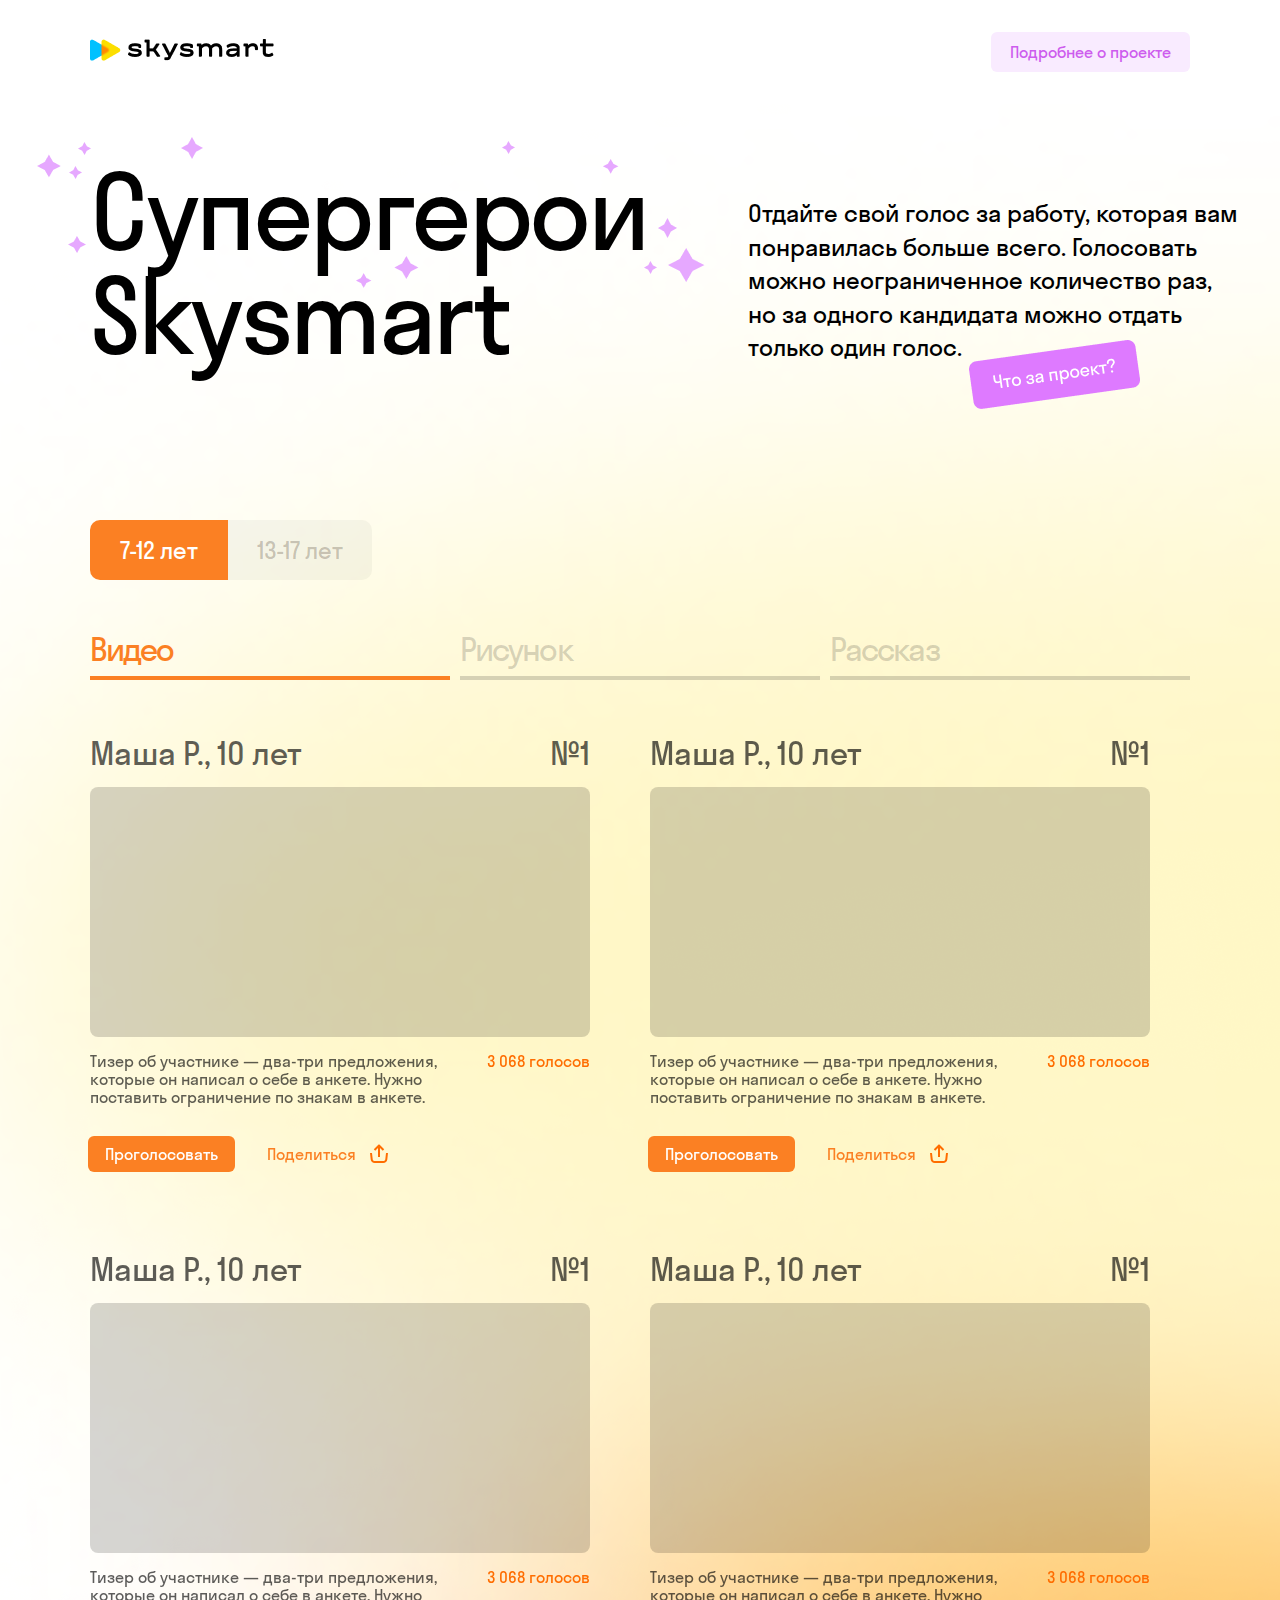
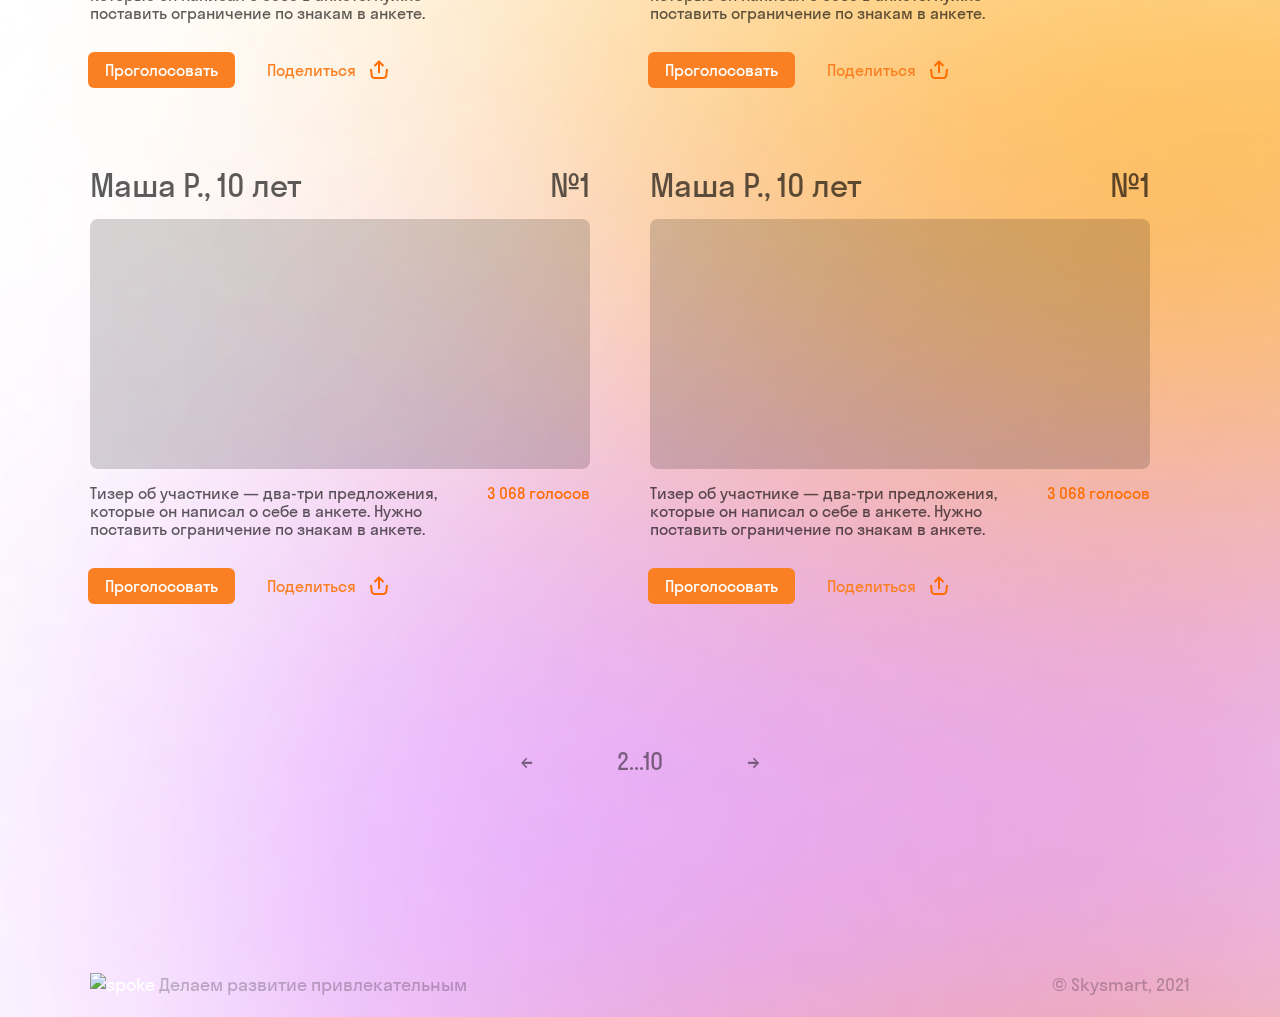
==== commit 57532415: "hot fix" ====
--- a/app/index.html
+++ b/app/index.html
@@ -30,7 +30,7 @@
                         Отдайте свой голос за работу, которая вам понравилась больше всего. Голосовать можно неограниченное количество раз,
                         но за одного кандидата можно отдать только один голос.
                     </p>
-                    <img id="project-img" src="images/project.png" alt="#">
+                    <a href="#"><img id="project-img" src="images/project.png" alt="#"></a>
                 </div>
             </section>
 
@@ -68,7 +68,7 @@
                         <div class="card-heder__number">№1</div>
                     </div>
                     <div class="card-video">
-
+                        <iframe src="https://www.youtube.com/embed/3Ih6aJ5nFSE" title="YouTube video player" frameborder="0" allow="accelerometer; autoplay; clipboard-write; encrypted-media; gyroscope; picture-in-picture" allowfullscreen></iframe>
                     </div>
                     <div class="card-descr-comments">
                         <div class="card_descr">
@@ -90,7 +90,7 @@
                         <div class="card-heder__number">№1</div>
                     </div>
                     <div class="card-video">
-
+<!--                        <iframe src="https://www.youtube.com/embed/3Ih6aJ5nFSE" title="YouTube video player" frameborder="0" allow="accelerometer; autoplay; clipboard-write; encrypted-media; gyroscope; picture-in-picture" allowfullscreen></iframe>-->
                     </div>
                     <div class="card-descr-comments">
                         <div class="card_descr">
@@ -112,7 +112,7 @@
                         <div class="card-heder__number">№1</div>
                     </div>
                     <div class="card-video">
-
+<!--                        <iframe src="https://www.youtube.com/embed/3Ih6aJ5nFSE" title="YouTube video player" frameborder="0" allow="accelerometer; autoplay; clipboard-write; encrypted-media; gyroscope; picture-in-picture" allowfullscreen></iframe>-->
                     </div>
                     <div class="card-descr-comments">
                         <div class="card_descr">
@@ -134,7 +134,7 @@
                         <div class="card-heder__number">№1</div>
                     </div>
                     <div class="card-video">
-
+                        <iframe width="727" height="409" src="https://www.youtube.com/embed/ahiDdFQOxlw" title="YouTube video player" frameborder="0" allow="accelerometer; autoplay; clipboard-write; encrypted-media; gyroscope; picture-in-picture" allowfullscreen></iframe>
                     </div>
                     <div class="card-descr-comments">
                         <div class="card_descr">
@@ -156,7 +156,7 @@
                         <div class="card-heder__number">№1</div>
                     </div>
                     <div class="card-video">
-
+                        <!--                        <iframe src="https://www.youtube.com/embed/3Ih6aJ5nFSE" title="YouTube video player" frameborder="0" allow="accelerometer; autoplay; clipboard-write; encrypted-media; gyroscope; picture-in-picture" allowfullscreen></iframe>-->
                     </div>
                     <div class="card-descr-comments">
                         <div class="card_descr">
@@ -178,7 +178,7 @@
                         <div class="card-heder__number">№1</div>
                     </div>
                     <div class="card-video">
-
+                        <!--                        <iframe src="https://www.youtube.com/embed/3Ih6aJ5nFSE" title="YouTube video player" frameborder="0" allow="accelerometer; autoplay; clipboard-write; encrypted-media; gyroscope; picture-in-picture" allowfullscreen></iframe>-->
                     </div>
                     <div class="card-descr-comments">
                         <div class="card_descr">
@@ -192,6 +192,7 @@
                         <a class="card-btn btn-send" href="#">Поделиться <img src="images/share.svg" alt="#"> </a>
                     </div>
                 </div>
+
 
             </section>
 
@@ -205,7 +206,8 @@
                     </div>
                     <div class="card-picture">
                         <img class="zoom-icon" src="images/zoom.png" alt="#">
-<!--                        <img class="card-picture__image">-->
+                        <div class="card-comments">3 068 голосов</div>
+                        <img class="card-picture__image" src="images/unnamed.jpg" alt="#">
                     </div>
                     <div class="card-descr-comments">
                         <div class="card_descr">
@@ -215,7 +217,7 @@
                     </div>
                     <div class="card-buttons">
                         <a class="card-btn btn-vote open-picture" href="#">Проголосовать</a>
-                        <div class="card-comments">3 068 голосов</div>
+                        <a class="card-btn btn-send" href="#">Поделиться <img src="images/share.svg" alt="#"> </a>
                     </div>
                 </div>
 
@@ -227,7 +229,8 @@
                     </div>
                     <div class="card-picture">
                         <img class="zoom-icon" src="images/zoom.png" alt="#">
-                        <!--                        <img class="card-picture__image">-->
+                        <div class="card-comments">3 068 голосов</div>
+<!--                        <img class="card-picture__image" src="images/unnamed.jpg" alt="#">-->
                     </div>
                     <div class="card-descr-comments">
                         <div class="card_descr">
@@ -237,7 +240,7 @@
                     </div>
                     <div class="card-buttons">
                         <a class="card-btn btn-vote open-picture" href="#">Проголосовать</a>
-                        <div class="card-comments">3 068 голосов</div>
+                        <a class="card-btn btn-send" href="#">Поделиться <img src="images/share.svg" alt="#"> </a>
                     </div>
                 </div>
 
@@ -249,7 +252,8 @@
                     </div>
                     <div class="card-picture">
                         <img class="zoom-icon" src="images/zoom.png" alt="#">
-                        <!--                        <img class="card-picture__image">-->
+                        <div class="card-comments">3 068 голосов</div>
+<!--                        <img class="card-picture__image" src="images/unnamed.jpg" alt="#">-->
                     </div>
                     <div class="card-descr-comments">
                         <div class="card_descr">
@@ -259,7 +263,7 @@
                     </div>
                     <div class="card-buttons">
                         <a class="card-btn btn-vote open-picture" href="#">Проголосовать</a>
-                        <div class="card-comments">3 068 голосов</div>
+                        <a class="card-btn btn-send" href="#">Поделиться <img src="images/share.svg" alt="#"> </a>
                     </div>
                 </div>
 
@@ -271,7 +275,8 @@
                     </div>
                     <div class="card-picture">
                         <img class="zoom-icon" src="images/zoom.png" alt="#">
-                        <!--                        <img class="card-picture__image">-->
+                        <div class="card-comments">3 068 голосов</div>
+<!--                        <img class="card-picture__image" src="images/unnamed.jpg" alt="#">-->
                     </div>
                     <div class="card-descr-comments">
                         <div class="card_descr">
@@ -281,7 +286,7 @@
                     </div>
                     <div class="card-buttons">
                         <a class="card-btn btn-vote open-picture" href="#">Проголосовать</a>
-                        <div class="card-comments">3 068 голосов</div>
+                        <a class="card-btn btn-send" href="#">Поделиться <img src="images/share.svg" alt="#"> </a>
                     </div>
                 </div>
 
@@ -293,7 +298,8 @@
                     </div>
                     <div class="card-picture">
                         <img class="zoom-icon" src="images/zoom.png" alt="#">
-                        <!--                        <img class="card-picture__image">-->
+                        <div class="card-comments">3 068 голосов</div>
+<!--                        <img class="card-picture__image" src="images/unnamed.jpg" alt="#">-->
                     </div>
                     <div class="card-descr-comments">
                         <div class="card_descr">
@@ -303,7 +309,7 @@
                     </div>
                     <div class="card-buttons">
                         <a class="card-btn btn-vote open-picture" href="#">Проголосовать</a>
-                        <div class="card-comments">3 068 голосов</div>
+                        <a class="card-btn btn-send" href="#">Поделиться <img src="images/share.svg" alt="#"> </a>
                     </div>
                 </div>
 
@@ -315,7 +321,8 @@
                     </div>
                     <div class="card-picture">
                         <img class="zoom-icon" src="images/zoom.png" alt="#">
-                        <!--                        <img class="card-picture__image">-->
+                        <div class="card-comments">3 068 голосов</div>
+<!--                        <img class="card-picture__image" src="images/unnamed.jpg" alt="#">-->
                     </div>
                     <div class="card-descr-comments">
                         <div class="card_descr">
@@ -325,73 +332,7 @@
                     </div>
                     <div class="card-buttons">
                         <a class="card-btn btn-vote open-picture" href="#">Проголосовать</a>
-                        <div class="card-comments">3 068 голосов</div>
-                    </div>
-                </div>
-
-                <!--Card 7-->
-                <div class="card">
-                    <div class="card-header">
-                        <div class="card-header__title">Маша Р., 10 лет</div>
-                        <div class="card-heder__number">№1</div>
-                    </div>
-                    <div class="card-picture">
-                        <img class="zoom-icon" src="images/zoom.png" alt="#">
-                        <!--                        <img class="card-picture__image">-->
-                    </div>
-                    <div class="card-descr-comments">
-                        <div class="card_descr">
-                            Тизер об участнике — два-три предложения, которые он написал о себе в анкете.
-                            Нужно поставить ограничение по знакам в анкете.
-                        </div>
-                    </div>
-                    <div class="card-buttons">
-                        <a class="card-btn btn-vote open-picture" href="#">Проголосовать</a>
-                        <div class="card-comments">3 068 голосов</div>
-                    </div>
-                </div>
-
-                <!--Card 8-->
-                <div class="card">
-                    <div class="card-header">
-                        <div class="card-header__title">Маша Р., 10 лет</div>
-                        <div class="card-heder__number">№1</div>
-                    </div>
-                    <div class="card-picture">
-                        <img class="zoom-icon" src="images/zoom.png" alt="#">
-                        <!--                        <img class="card-picture__image">-->
-                    </div>
-                    <div class="card-descr-comments">
-                        <div class="card_descr">
-                            Тизер об участнике — два-три предложения, которые он написал о себе в анкете.
-                            Нужно поставить ограничение по знакам в анкете.
-                        </div>
-                    </div>
-                    <div class="card-buttons">
-                        <a class="card-btn btn-vote open-picture" href="#">Проголосовать</a>
-                        <div class="card-comments">3 068 голосов</div>
-                    </div>
-                </div>
-
-                <!--Card 9-->
-                <div class="card">
-                    <div class="card-header">
-                        <div class="card-header__title">Маша Р., 10 лет</div>
-                        <div class="card-heder__number">№1</div>
-                    </div>
-                    <div class="card-picture">
-                        <img class="zoom-icon" src="images/zoom.png" alt="#">
-                        <!--                        <img class="card-picture__image">-->
-                    </div>
-                    <div class="card-descr-comments">
-                        <div class="card_descr">
-                            Тизер об участнике — два-три предложения, которые он написал о себе в анкете.
-                            Нужно поставить ограничение по знакам в анкете.
-                        </div>
-                    </div>
-                    <div class="card-buttons">
-                        <a class="card-btn btn-vote open-picture" href="#">Проголосовать</a>
-                        <div class="card-comments">3 068 голосов</div>
+                        <a class="card-btn btn-send" href="#">Поделиться <img src="images/share.svg" alt="#"> </a>
                     </div>
                 </div>
 
@@ -412,6 +353,7 @@
                             Нужно поставить ограничение знакам в анкете...
                         </p>
                         <a class="all-story" href="#">Читать весь рассказ →</a>
+                        <div class="card-comments">3 068 голосов</div>
                     </div>
                     <div class="card-descr-comments">
                         <div class="card_descr">
@@ -421,7 +363,7 @@
                     </div>
                     <div class="card-buttons">
                         <a class="card-btn btn-vote open-story" href="#">Проголосовать</a>
-                        <div class="card-comments">3 068 голосов</div>
+                        <a class="card-btn btn-send" href="#">Поделиться <img src="images/share.svg" alt="#"> </a>
                     </div>
                 </div>
 
@@ -438,6 +380,7 @@
                             Нужно поставить ограничение знакам в анкете...
                         </p>
                         <a class="all-story" href="#">Читать весь рассказ →</a>
+                        <div class="card-comments">3 068 голосов</div>
                     </div>
                     <div class="card-descr-comments">
                         <div class="card_descr">
@@ -447,7 +390,7 @@
                     </div>
                     <div class="card-buttons">
                         <a class="card-btn btn-vote open-story" href="#">Проголосовать</a>
-                        <div class="card-comments">3 068 голосов</div>
+                        <a class="card-btn btn-send" href="#">Поделиться <img src="images/share.svg" alt="#"> </a>
                     </div>
                 </div>
 
@@ -464,6 +407,7 @@
                             Нужно поставить ограничение знакам в анкете...
                         </p>
                         <a class="all-story" href="#">Читать весь рассказ →</a>
+                        <div class="card-comments">3 068 голосов</div>
                     </div>
                     <div class="card-descr-comments">
                         <div class="card_descr">
@@ -473,7 +417,7 @@
                     </div>
                     <div class="card-buttons">
                         <a class="card-btn btn-vote open-story" href="#">Проголосовать</a>
-                        <div class="card-comments">3 068 голосов</div>
+                        <a class="card-btn btn-send" href="#">Поделиться <img src="images/share.svg" alt="#"> </a>
                     </div>
                 </div>
 
@@ -490,6 +434,7 @@
                             Нужно поставить ограничение знакам в анкете...
                         </p>
                         <a class="all-story" href="#">Читать весь рассказ →</a>
+                        <div class="card-comments">3 068 голосов</div>
                     </div>
                     <div class="card-descr-comments">
                         <div class="card_descr">
@@ -499,7 +444,7 @@
                     </div>
                     <div class="card-buttons">
                         <a class="card-btn btn-vote open-story" href="#">Проголосовать</a>
-                        <div class="card-comments">3 068 голосов</div>
+                        <a class="card-btn btn-send" href="#">Поделиться <img src="images/share.svg" alt="#"> </a>
                     </div>
                 </div>
 
@@ -516,6 +461,7 @@
                             Нужно поставить ограничение знакам в анкете...
                         </p>
                         <a class="all-story" href="#">Читать весь рассказ →</a>
+                        <div class="card-comments">3 068 голосов</div>
                     </div>
                     <div class="card-descr-comments">
                         <div class="card_descr">
@@ -525,7 +471,7 @@
                     </div>
                     <div class="card-buttons">
                         <a class="card-btn btn-vote open-story" href="#">Проголосовать</a>
-                        <div class="card-comments">3 068 голосов</div>
+                        <a class="card-btn btn-send" href="#">Поделиться <img src="images/share.svg" alt="#"> </a>
                     </div>
                 </div>
 
@@ -542,6 +488,7 @@
                             Нужно поставить ограничение знакам в анкете...
                         </p>
                         <a class="all-story" href="#">Читать весь рассказ →</a>
+                        <div class="card-comments">3 068 голосов</div>
                     </div>
                     <div class="card-descr-comments">
                         <div class="card_descr">
@@ -551,87 +498,10 @@
                     </div>
                     <div class="card-buttons">
                         <a class="card-btn btn-vote open-story" href="#">Проголосовать</a>
-                        <div class="card-comments">3 068 голосов</div>
-                    </div>
-                </div>
-
-                <!--Card 7-->
-                <div class="card">
-                    <div class="card-header">
-                        <div class="card-header__title">Маша Р., 10 лет</div>
-                        <div class="card-heder__number">№1</div>
-                    </div>
-                    <div class="card-story">
-                        <p class="story">
-                            Тут будет находится часть рассказа. Например,  тут сейчас ровно 200 символов.
-                            Тизер об участнике — два-три предложения, которые он написал о себе в анкете.
-                            Нужно поставить ограничение знакам в анкете...
-                        </p>
-                        <a class="all-story" href="#">Читать весь рассказ →</a>
-                    </div>
-                    <div class="card-descr-comments">
-                        <div class="card_descr">
-                            Тизер об участнике — два-три предложения, которые он написал о себе в анкете.
-                            Нужно поставить ограничение по знакам в анкете.
-                        </div>
-                    </div>
-                    <div class="card-buttons">
-                        <a class="card-btn btn-vote open-story" href="#">Проголосовать</a>
-                        <div class="card-comments">3 068 голосов</div>
-                    </div>
-                </div>
-
-                <!--Card 8-->
-                <div class="card">
-                    <div class="card-header">
-                        <div class="card-header__title">Маша Р., 10 лет</div>
-                        <div class="card-heder__number">№1</div>
-                    </div>
-                    <div class="card-story">
-                        <p class="story">
-                            Тут будет находится часть рассказа. Например,  тут сейчас ровно 200 символов.
-                            Тизер об участнике — два-три предложения, которые он написал о себе в анкете.
-                            Нужно поставить ограничение знакам в анкете...
-                        </p>
-                        <a class="all-story" href="#">Читать весь рассказ →</a>
-                    </div>
-                    <div class="card-descr-comments">
-                        <div class="card_descr">
-                            Тизер об участнике — два-три предложения, которые он написал о себе в анкете.
-                            Нужно поставить ограничение по знакам в анкете.
-                        </div>
-                    </div>
-                    <div class="card-buttons">
-                        <a class="card-btn btn-vote open-story" href="#">Проголосовать</a>
-                        <div class="card-comments">3 068 голосов</div>
-                    </div>
-                </div>
-
-                <!--Card 9-->
-                <div class="card">
-                    <div class="card-header">
-                        <div class="card-header__title">Маша Р., 10 лет</div>
-                        <div class="card-heder__number">№1</div>
-                    </div>
-                    <div class="card-story">
-                        <p class="story">
-                            Тут будет находится часть рассказа. Например,  тут сейчас ровно 200 символов.
-                            Тизер об участнике — два-три предложения, которые он написал о себе в анкете.
-                            Нужно поставить ограничение знакам в анкете...
-                        </p>
-                        <a class="all-story" href="#">Читать весь рассказ →</a>
-                    </div>
-                    <div class="card-descr-comments">
-                        <div class="card_descr">
-                            Тизер об участнике — два-три предложения, которые он написал о себе в анкете.
-                            Нужно поставить ограничение по знакам в анкете.
-                        </div>
-                    </div>
-                    <div class="card-buttons">
-                        <a class="card-btn btn-vote open-story" href="#">Проголосовать</a>
-                        <div class="card-comments">3 068 голосов</div>
-                    </div>
-                </div>
+                        <a class="card-btn btn-send" href="#">Поделиться <img src="images/share.svg" alt="#"> </a>
+                    </div>
+                </div>
+
             </section>
 
             <!--     Pagination       -->
@@ -744,6 +614,7 @@
 
 
     <script src="js/just-validate.min.js"></script>
+    <script src="js/inputmask.min.js"></script>
     <script src="js/main.min.js"></script>
 
 </body>
--- a/app/css/style.min.css
+++ b/app/css/style.min.css
@@ -1,2 +1,2 @@
-@font-face{font-family:"Stratos LC Web";src:url(../fonts/StratosLCWeb-Regular.woff),url(../fonts/StratosLCWeb-Regular.woff2),url(../fonts/StratosLCWeb-Regular.ttf);font-weight:normal;font-style:normal}@font-face{font-family:"Stratos LC Web";src:url(../fonts/StratosLCWeb-Light.woff),url(../fonts/StratosLCWeb-Light.woff2),url(../fonts/StratosLCWeb-Light.ttf);font-weight:300;font-display:swap;font-style:normal}@font-face{font-family:"Stratos LC Web";src:url(../fonts/StratosLCWeb-Medium.woff),url(../fonts/StratosLCWeb-Medium.woff2),url(../fonts/StratosLCWeb-Medium.ttf);font-weight:500;font-display:swap;font-style:normal}@font-face{font-family:"Stratos LC Web";src:url(../fonts/StratosLCWeb-Bold.woff),url(../fonts/StratosLCWeb-Bold.woff2),url(../fonts/StratosLCWeb-Bold.ttf);font-weight:bold;font-display:swap;font-style:normal}.mfp-bg{top:0;left:0;width:100%;height:100%;z-index:1042;overflow:hidden;position:fixed;background:#0b0b0b;opacity:0.8}.mfp-wrap{top:0;left:0;width:100%;height:100%;z-index:1043;position:fixed;outline:none !important;-webkit-backface-visibility:hidden}.mfp-container{text-align:center;position:absolute;width:100%;height:100%;left:0;top:0;padding:0 8px;-webkit-box-sizing:border-box;box-sizing:border-box}.mfp-container:before{content:'';display:inline-block;height:100%;vertical-align:middle}.mfp-align-top .mfp-container:before{display:none}.mfp-content{position:relative;display:inline-block;vertical-align:middle;margin:0 auto;text-align:left;z-index:1045}.mfp-inline-holder .mfp-content,.mfp-ajax-holder .mfp-content{width:100%;cursor:auto}.mfp-ajax-cur{cursor:progress}.mfp-zoom-out-cur,.mfp-zoom-out-cur .mfp-image-holder .mfp-close{cursor:-webkit-zoom-out;cursor:zoom-out}.mfp-zoom{cursor:pointer;cursor:-webkit-zoom-in;cursor:zoom-in}.mfp-auto-cursor .mfp-content{cursor:auto}.mfp-close,.mfp-arrow,.mfp-preloader,.mfp-counter{-webkit-user-select:none;-moz-user-select:none;-ms-user-select:none;user-select:none}.mfp-loading.mfp-figure{display:none}.mfp-hide{display:none !important}.mfp-preloader{color:#CCC;position:absolute;top:50%;width:auto;text-align:center;margin-top:-0.8em;left:8px;right:8px;z-index:1044}.mfp-preloader a{color:#CCC}.mfp-preloader a:hover{color:#FFF}.mfp-s-ready .mfp-preloader{display:none}.mfp-s-error .mfp-content{display:none}button.mfp-close,button.mfp-arrow{overflow:visible;cursor:pointer;background:transparent;border:0;-webkit-appearance:none;display:block;outline:none;padding:0;z-index:1046;-webkit-box-shadow:none;box-shadow:none;-ms-touch-action:manipulation;touch-action:manipulation}button::-moz-focus-inner{padding:0;border:0}.mfp-close{width:44px;height:44px;line-height:44px;position:absolute;right:0;top:0;text-decoration:none;text-align:center;opacity:0.65;padding:0 0 18px 10px;color:#FFF;font-style:normal;font-size:28px;font-family:Arial, Baskerville, monospace}.mfp-close:hover,.mfp-close:focus{opacity:1}.mfp-close:active{top:1px}.mfp-close-btn-in .mfp-close{color:#333}.mfp-image-holder .mfp-close,.mfp-iframe-holder .mfp-close{color:#FFF;right:-6px;text-align:right;padding-right:6px;width:100%}.mfp-counter{position:absolute;top:0;right:0;color:#CCC;font-size:12px;line-height:18px;white-space:nowrap}.mfp-arrow{position:absolute;opacity:0.65;margin:0;top:50%;margin-top:-55px;padding:0;width:90px;height:110px;-webkit-tap-highlight-color:transparent}.mfp-arrow:active{margin-top:-54px}.mfp-arrow:hover,.mfp-arrow:focus{opacity:1}.mfp-arrow:before,.mfp-arrow:after{content:'';display:block;width:0;height:0;position:absolute;left:0;top:0;margin-top:35px;margin-left:35px;border:medium inset transparent}.mfp-arrow:after{border-top-width:13px;border-bottom-width:13px;top:8px}.mfp-arrow:before{border-top-width:21px;border-bottom-width:21px;opacity:0.7}.mfp-arrow-left{left:0}.mfp-arrow-left:after{border-right:17px solid #FFF;margin-left:31px}.mfp-arrow-left:before{margin-left:25px;border-right:27px solid #3F3F3F}.mfp-arrow-right{right:0}.mfp-arrow-right:after{border-left:17px solid #FFF;margin-left:39px}.mfp-arrow-right:before{border-left:27px solid #3F3F3F}.mfp-iframe-holder{padding-top:40px;padding-bottom:40px}.mfp-iframe-holder .mfp-content{line-height:0;width:100%;max-width:900px}.mfp-iframe-holder .mfp-close{top:-40px}.mfp-iframe-scaler{width:100%;height:0;overflow:hidden;padding-top:56.25%}.mfp-iframe-scaler iframe{position:absolute;display:block;top:0;left:0;width:100%;height:100%;-webkit-box-shadow:0 0 8px rgba(0,0,0,0.6);box-shadow:0 0 8px rgba(0,0,0,0.6);background:#000}img.mfp-img{width:auto;max-width:100%;height:auto;display:block;line-height:0;-webkit-box-sizing:border-box;box-sizing:border-box;padding:40px 0 40px;margin:0 auto}.mfp-figure{line-height:0}.mfp-figure:after{content:'';position:absolute;left:0;top:40px;bottom:40px;display:block;right:0;width:auto;height:auto;z-index:-1;-webkit-box-shadow:0 0 8px rgba(0,0,0,0.6);box-shadow:0 0 8px rgba(0,0,0,0.6);background:#444}.mfp-figure small{color:#BDBDBD;display:block;font-size:12px;line-height:14px}.mfp-figure figure{margin:0}.mfp-bottom-bar{margin-top:-36px;position:absolute;top:100%;left:0;width:100%;cursor:auto}.mfp-title{text-align:left;line-height:18px;color:#F3F3F3;word-wrap:break-word;padding-right:36px}.mfp-image-holder .mfp-content{max-width:100%}.mfp-gallery .mfp-image-holder .mfp-figure{cursor:pointer}@media screen and (max-width: 800px) and (orientation: landscape), screen and (max-height: 300px){.mfp-img-mobile .mfp-image-holder{padding-left:0;padding-right:0}.mfp-img-mobile img.mfp-img{padding:0}.mfp-img-mobile .mfp-figure:after{top:0;bottom:0}.mfp-img-mobile .mfp-figure small{display:inline;margin-left:5px}.mfp-img-mobile .mfp-bottom-bar{background:rgba(0,0,0,0.6);bottom:0;margin:0;top:auto;padding:3px 5px;position:fixed;-webkit-box-sizing:border-box;box-sizing:border-box}.mfp-img-mobile .mfp-bottom-bar:empty{padding:0}.mfp-img-mobile .mfp-counter{right:5px;top:3px}.mfp-img-mobile .mfp-close{top:0;right:0;width:35px;height:35px;line-height:35px;background:rgba(0,0,0,0.6);position:fixed;text-align:center;padding:0}}@media all and (max-width: 900px){.mfp-arrow{-webkit-transform:scale(0.75);-ms-transform:scale(0.75);transform:scale(0.75)}.mfp-arrow-left{-webkit-transform-origin:0;-ms-transform-origin:0;transform-origin:0}.mfp-arrow-right{-webkit-transform-origin:100%;-ms-transform-origin:100%;transform-origin:100%}.mfp-container{padding-left:6px;padding-right:6px}}*,html,body{-webkit-box-sizing:border-box;box-sizing:border-box}body{margin:0;padding:0;font-family:'Stratos LC Web', sans-serif;font-weight:400;font-size:18px;color:#fff}h1,h2,h3,h4,h5,h6{margin:0;padding:0}a{text-decoration:none}ul,li{margin:0;padding:0;list-style-type:none}p{margin:0;padding:0}.container{width:90%;max-width:1100px;margin:0 auto}.main{width:100%}body{background-image:url("../images/bg_form.png")}@media (max-width: 719px){body{background-image:url("../images/bg_form_mob.png")}}#next-step{background-image:url("../images/bg_next-step.png")}@media (max-width: 719px){#next-step{background-image:url("../images/bg_next-step_mob.png")}}h1.title{font-size:80px;font-weight:400;line-height:95%;letter-spacing:-1.90204px;-webkit-font-feature-settings:'pnum' on, 'lnum' on;font-feature-settings:'pnum' on, 'lnum' on}@media (max-width: 719px){h1.title{font-size:40px;line-height:100%}}p.subtitle{font-size:24px;line-height:140%;-webkit-font-feature-settings:'pnum' on, 'lnum' on;font-feature-settings:'pnum' on, 'lnum' on}@media (max-width: 719px){p.subtitle{font-size:16px;line-height:130%}}p.subtitle a{font-size:24px;line-height:140%;-webkit-font-feature-settings:'pnum' on, 'lnum' on;font-feature-settings:'pnum' on, 'lnum' on;color:#fff;-webkit-text-decoration-line:underline;text-decoration-line:underline}@media (max-width: 719px){p.subtitle a{font-size:16px;line-height:130%}}.br-m{display:none}@media (max-width: 719px){.br-m{display:block}}.br-d{display:block}@media (max-width: 719px){.br-d{display:none}}.js-validate-error-label{display:none}.header{width:100%;height:104px;display:-webkit-box;display:-ms-flexbox;display:flex;-webkit-box-pack:justify;-ms-flex-pack:justify;justify-content:space-between;-webkit-box-align:center;-ms-flex-align:center;align-items:center}@media (max-width: 719px){.header{height:100px;background:#A93EDC;-webkit-box-shadow:0px 1px 1px rgba(0,0,0,0.1);box-shadow:0px 1px 1px rgba(0,0,0,0.1)}}.header__inner{width:100%;display:-webkit-box;display:-ms-flexbox;display:flex;-webkit-box-pack:justify;-ms-flex-pack:justify;justify-content:space-between;-webkit-box-align:center;-ms-flex-align:center;align-items:center}@media (max-width: 719px){.header__inner{-webkit-box-orient:horizontal;-webkit-box-direction:reverse;-ms-flex-direction:row-reverse;flex-direction:row-reverse}}@media (max-width: 719px){.header .logo{width:48px;overflow:hidden}}@media (max-width: 719px){.header .logo img{width:600%}}.header-btn{width:199px;height:40px;display:-webkit-box;display:-ms-flexbox;display:flex;-webkit-box-pack:center;-ms-flex-pack:center;justify-content:center;-webkit-box-align:center;-ms-flex-align:center;align-items:center;background:#F9EBFF;border-radius:6px;font-size:16px;line-height:24px;text-align:center;color:#CD5CEE}.vote{background-image:url("../images/bg-desktop-2700.png")}@media (max-width: 719px){.vote{background-image:url("../images/bg-mob-600.png")}}@media (max-width: 719px){.vote .header{background:#FFFFFF;-webkit-box-shadow:0 1px 1px rgba(0,0,0,0.1);box-shadow:0 1px 1px rgba(0,0,0,0.1)}}.vote .footer{margin-top:178px}@media (max-width: 719px){.vote .footer{margin-top:122px}}@media (max-width: 719px){.vote .container{width:95%}}.vote-info{width:100%;margin-top:56px;display:-webkit-box;display:-ms-flexbox;display:flex;-webkit-box-pack:justify;-ms-flex-pack:justify;justify-content:space-between}@media (max-width: 1250px){.vote-info{-ms-flex-wrap:wrap;flex-wrap:wrap}}@media (max-width: 719px){.vote-info{-webkit-box-orient:vertical;-webkit-box-direction:normal;-ms-flex-direction:column;flex-direction:column;margin-top:50px}}.vote-info__title-wrapp{position:relative}.vote-info__title{width:600px;font-size:104px;font-weight:400;line-height:100%;letter-spacing:-2.48093px;-webkit-font-feature-settings:'pnum' on, 'lnum' on;font-feature-settings:'pnum' on, 'lnum' on;color:#000000}@media (max-width: 719px){.vote-info__title{width:300px;font-size:50px;letter-spacing:-0.6px}}.vote-info #star-img{position:absolute;top:-23px;left:-53px}@media (max-width: 719px){.vote-info #star-img{display:none}}.vote-info #star-img_m{display:none}@media (max-width: 719px){.vote-info #star-img_m{display:block;position:absolute;top:-38px;left:27px}}.vote-info__subtitle-wrapp{position:relative}.vote-info__subtitle{width:494px;margin-top:37px;margin-left:58px;font-size:24px;line-height:140%;-webkit-font-feature-settings:'pnum' on, 'lnum' on;font-feature-settings:'pnum' on, 'lnum' on;color:#000000}@media (max-width: 1250px){.vote-info__subtitle{margin-left:0}}@media (max-width: 719px){.vote-info__subtitle{width:288px;margin-top:24px;margin-left:0;font-size:16px;line-height:130%}}.vote-info #project-img{position:absolute;left:278px;bottom:-42px}@media (max-width: 719px){.vote-info #project-img{display:none}}.vote-filter{margin-top:152px}@media (max-width: 719px){.vote-filter{margin-top:67px}}.vote-filter__title{display:none}@media (max-width: 719px){.vote-filter__title{display:block;width:288px;font-size:24px;line-height:130%;-webkit-font-feature-settings:'pnum' on, 'lnum' on;font-feature-settings:'pnum' on, 'lnum' on;color:#FF6D00}}.filter-for-year{width:282px;height:60px;display:-webkit-box;display:-ms-flexbox;display:flex;-ms-flex-wrap:wrap;flex-wrap:wrap;-webkit-box-pack:justify;-ms-flex-pack:justify;justify-content:space-between;font-size:24px;line-height:32px;letter-spacing:-0.05px;-webkit-font-feature-settings:'pnum' on, 'lnum' on;font-feature-settings:'pnum' on, 'lnum' on;text-align:center;color:rgba(43,23,7,0.24)}@media (max-width: 719px){.filter-for-year{width:184px;height:44px;margin-top:16px;font-size:16px;line-height:24px;text-align:center;color:#000000}}.filter-for-year__btn{width:138px;display:-webkit-box;display:-ms-flexbox;display:flex;-webkit-box-pack:center;-ms-flex-pack:center;justify-content:center;-webkit-box-align:center;-ms-flex-align:center;align-items:center;background:rgba(4,18,27,0.04);cursor:pointer}@media (max-width: 719px){.filter-for-year__btn{width:85px;background:#FFFFFF;border-radius:10px}}.filter-for-year__btn:first-child{border-radius:10px 0 0 10px}@media (max-width: 719px){.filter-for-year__btn:first-child{border-radius:10px}}.filter-for-year__btn:last-child{width:144px;border-radius:0 10px 10px 0}@media (max-width: 719px){.filter-for-year__btn:last-child{width:91px;border-radius:10px}}.filter-for-year .filter-for-year__btn-active{color:#FFFFFF;background:#FB8023}@media (max-width: 719px){.filter-for-year .filter-for-year__btn-active{background:#FFF2E0;border:2px solid #FF6D00;color:#FF6D00}}.filter-for-type{width:1160px;margin-top:52px;display:-webkit-box;display:-ms-flexbox;display:flex;-ms-flex-wrap:wrap;flex-wrap:wrap;-webkit-box-pack:justify;-ms-flex-pack:justify;justify-content:space-between}@media (max-width: 1366px){.filter-for-type{width:100%}}@media (max-width: 719px){.filter-for-type{width:283px;margin-top:20px}}.filter-for-type__btn{font-size:32px;line-height:110%;letter-spacing:-1.90204px;-webkit-font-feature-settings:'pnum' on, 'lnum' on;font-feature-settings:'pnum' on, 'lnum' on;color:rgba(0,0,0,0.16);cursor:pointer}@media (max-width: 719px){.filter-for-type__btn{display:-webkit-box;display:-ms-flexbox;display:flex;-webkit-box-pack:center;-ms-flex-pack:center;justify-content:center;-webkit-box-align:center;-ms-flex-align:center;align-items:center;height:44px;border-radius:10px;font-size:16px;line-height:24px;text-align:center;-webkit-font-feature-settings:'pnum' on, 'lnum' on;font-feature-settings:'pnum' on, 'lnum' on;background-color:#fff}}@media (max-width: 719px){.filter-for-type__btn:first-child{width:79px}}@media (max-width: 816px){.filter-for-type__btn:nth-child(2){margin-top:26px}}@media (max-width: 719px){.filter-for-type__btn:nth-child(2){margin-top:0;width:95px}}@media (max-width: 1200px){.filter-for-type__btn:nth-child(3){margin-top:26px}}@media (max-width: 719px){.filter-for-type__btn:nth-child(3){margin-top:0;width:93px}}.filter-for-type__btn .underline{width:360px;height:4px;margin-top:9px;background:rgba(0,0,0,0.16)}@media (max-width: 719px){.filter-for-type__btn .underline{display:none}}.filter-for-type__btn-active{color:#FB8023}@media (max-width: 719px){.filter-for-type__btn-active{background:#FFF2E0;border:2px solid #FF6D00;border-radius:10px;color:#FF6D00}}.filter-for-type__btn-active .underline{background:#FB8023}.type{width:100%;max-width:1060px;margin-top:56px;display:none;-ms-flex-wrap:wrap;flex-wrap:wrap;-webkit-box-pack:justify;-ms-flex-pack:justify;justify-content:space-between}@media (max-width: 719px){.type{max-width:100%;-webkit-box-orient:vertical;-webkit-box-direction:normal;-ms-flex-direction:column;flex-direction:column;-webkit-box-align:center;-ms-flex-align:center;align-items:center}}.type-video .card{width:500px}@media (max-width: 719px){.type-video .card{width:300px}}.type-picture{width:1160px;max-width:1160px}@media (max-width: 1366px){.type-picture{width:100%;max-width:100%}}@media (max-width: 719px){.type-picture{width:100%;max-width:100%}}.type-picture .card{width:360px}@media (max-width: 719px){.type-picture .card{width:300px}}@media (max-width: 719px){.type-picture .card:nth-child(2){margin-top:52px}}.type-picture .card:nth-child(3){margin-top:0}@media (max-width: 719px){.type-picture .card:nth-child(3){margin-top:52px}}.type-picture .card-descr-comments{margin-top:24px}@media (max-width: 719px){.type-picture .card-descr-comments{margin-top:18px}}.type-picture .card-buttons{margin-top:30px}@media (max-width: 719px){.type-picture .card-buttons{margin-top:60px}}.type-picture .btn-vote{margin-right:74px}@media (max-width: 719px){.type-picture .btn-vote{margin-right:24px}}.type-picture .card-comments{margin-top:6px}.type-story{width:1160px;max-width:1160px}@media (max-width: 1366px){.type-story{width:100%;max-width:100%}}@media (max-width: 719px){.type-story{width:100%;max-width:100%}}.type-story .card{width:360px}@media (max-width: 719px){.type-story .card{width:300px}}.type-story .card:nth-child(3){margin-top:0}@media (max-width: 719px){.type-story .card:nth-child(3){margin-top:57px}}@media (max-width: 719px){.type-story .card:nth-child(2){margin-top:57px}}.type-story .card-descr-comments{margin-top:27px}@media (max-width: 719px){.type-story .card-descr-comments{margin-top:18px}}.type-story .card-buttons{margin-top:27px}@media (max-width: 719px){.type-story .card-buttons{margin-top:58px}}.type-story .btn-vote{margin-right:107px}@media (max-width: 719px){.type-story .btn-vote{margin-right:27px}}.type-story .card-comments{margin-top:6px}.type-active{display:-webkit-box;display:-ms-flexbox;display:flex}.card{margin-top:80px}@media (max-width: 719px){.card{margin-top:56px}}.card:nth-child(1),.card:nth-child(2){margin-top:0}@media (max-width: 719px){.card:nth-child(2){margin-top:52px}}.card-header{width:100%;display:-webkit-box;display:-ms-flexbox;display:flex;-webkit-box-pack:justify;-ms-flex-pack:justify;justify-content:space-between;font-size:32px;line-height:110%;-webkit-font-feature-settings:'pnum' on, 'lnum' on;font-feature-settings:'pnum' on, 'lnum' on;color:rgba(0,0,0,0.64)}@media (max-width: 719px){.card-header{font-size:24px;line-height:110%}}.card-video{width:100%;height:250px;margin-top:16px;background:rgba(0,0,0,0.16);border-radius:8px}@media (max-width: 719px){.card-video{height:150px;border-radius:8px}}.card-picture,.card-story{width:100%;height:450px;margin-top:16px;background:#FFFFFF;border-radius:8px}@media (max-width: 719px){.card-picture,.card-story{height:375px}}.card-picture{position:relative;overflow:hidden;background:rgba(255,255,255,0.48)}.card-picture .zoom-icon{position:absolute;top:8px;right:8px}.card-picture .card-picture__image{width:inherit;height:inherit;-o-object-fit:cover;object-fit:cover;position:absolute;top:50%;left:50%;-webkit-transform:translate(-50%, -50%);-ms-transform:translate(-50%, -50%);transform:translate(-50%, -50%)}.card-story{padding:32px 48px 0 40px}@media (max-width: 719px){.card-story{height:277px;padding:24px 24px 0 24px}}.story,.all-story{font-size:24px;line-height:130%;-webkit-font-feature-settings:'pnum' on, 'lnum' on;font-feature-settings:'pnum' on, 'lnum' on}@media (max-width: 719px){.story,.all-story{font-size:16px;line-height:21px}}.story{color:#000}.all-story{display:block;margin-top:16px;color:#D571FF;cursor:pointer;-webkit-text-decoration-line:underline;text-decoration-line:underline}@media (max-width: 719px){.all-story{margin-top:40px;text-align:left}}.card-descr-comments{width:100%;margin-top:16px;display:-webkit-box;display:-ms-flexbox;display:flex;-webkit-box-pack:justify;-ms-flex-pack:justify;justify-content:space-between;font-size:16px;line-height:110%;-webkit-font-feature-settings:'pnum' on, 'lnum' on;font-feature-settings:'pnum' on, 'lnum' on}@media (max-width: 719px){.card-descr-comments{font-size:14px;-webkit-box-orient:vertical;-webkit-box-direction:normal;-ms-flex-direction:column;flex-direction:column;-webkit-box-pack:start;-ms-flex-pack:start;justify-content:flex-start}}.card_descr{width:360px;color:rgba(0,0,0,0.64)}@media (max-width: 719px){.card_descr{width:300px}}.card-comments{color:#FF6D00}@media (max-width: 719px){.card-comments{margin-top:16px;font-size:18px;line-height:110%;-webkit-font-feature-settings:'pnum' on, 'lnum' on;font-feature-settings:'pnum' on, 'lnum' on}}.card-buttons{width:100%;margin-top:30px;margin-left:-2px;display:-webkit-box;display:-ms-flexbox;display:flex;-webkit-box-pack:start;-ms-flex-pack:start;justify-content:flex-start;font-size:16px;font-weight:400;line-height:24px;text-align:center;-webkit-font-feature-settings:'pnum' on, 'lnum' on;font-feature-settings:'pnum' on, 'lnum' on}@media (max-width: 719px){.card-buttons{margin-top:26px}}.card-btn{display:-webkit-box;display:-ms-flexbox;display:flex;-webkit-box-pack:center;-ms-flex-pack:center;justify-content:center;-webkit-box-align:center;-ms-flex-align:center;align-items:center;cursor:pointer}.btn-vote{width:147px;height:36px;margin-right:32px;background:#FB8023;border-radius:6px;color:#FFFFFF;font-size:16px;font-weight:400;line-height:24px}@media (max-width: 719px){.btn-vote{margin-right:20px}}.btn-send{color:#FB8023;font-size:16px;font-weight:400;line-height:24px}.btn-send img{margin-left:11px}.pagination{width:100%;max-width:240px;margin:0 auto;margin-top:144px;display:-webkit-box;display:-ms-flexbox;display:flex;-webkit-box-pack:justify;-ms-flex-pack:justify;justify-content:space-between;font-weight:400;font-size:24px;line-height:110%;-webkit-font-feature-settings:'pnum' on, 'lnum' on;font-feature-settings:'pnum' on, 'lnum' on;color:rgba(0,0,0,0.48)}@media (max-width: 719px){.pagination{max-width:180px;margin:0 auto;margin-top:80px}}.pagination .pagin-btn{font-weight:400;font-size:24px;line-height:110%;-webkit-font-feature-settings:'pnum' on, 'lnum' on;font-feature-settings:'pnum' on, 'lnum' on;color:rgba(0,0,0,0.48);cursor:pointer}.overlay{position:fixed;top:0;left:0;width:100vw;height:100%;background:rgba(0,0,0,0.52)}.popup__content{display:-webkit-box;display:-ms-flexbox;display:flex;-webkit-box-pack:center;-ms-flex-pack:center;justify-content:center;-webkit-box-align:start;-ms-flex-align:start;align-items:flex-start;position:fixed;top:50%;left:50%;-webkit-transform:translate(-50%, -50%);-ms-transform:translate(-50%, -50%);transform:translate(-50%, -50%)}.popup-form .popup__content{width:536px;height:556px;background-image:url("../images/modal-form_f.png");border-radius:16px;z-index:1000}@media (max-width: 719px){.popup-form .popup__content{width:300px;height:484px;background-image:url("../images/modal-form_m.png");border-right:6px}}.popup-form .popup__inner{width:403px;padding-top:56px;display:-webkit-box;display:-ms-flexbox;display:flex;-webkit-box-orient:vertical;-webkit-box-direction:normal;-ms-flex-direction:column;flex-direction:column;-webkit-box-align:center;-ms-flex-align:center;align-items:center;-webkit-box-pack:center;-ms-flex-pack:center;justify-content:center;position:relative}@media (max-width: 719px){.popup-form .popup__inner{width:268px;padding-top:32px}}.popup-send .popup__content{width:536px;height:292px;background-image:url("../images/moadal-info_d.png");border-radius:16px;z-index:1000}@media (max-width: 719px){.popup-send .popup__content{width:300px;height:230px;background-image:url("../images/modal-info_m.png");border-radius:6px}}.popup-send .popup__inner{width:403px;padding-top:56px;display:-webkit-box;display:-ms-flexbox;display:flex;-webkit-box-orient:vertical;-webkit-box-direction:normal;-ms-flex-direction:column;flex-direction:column;-webkit-box-align:center;-ms-flex-align:center;align-items:center;-webkit-box-pack:center;-ms-flex-pack:center;justify-content:center;position:relative}@media (max-width: 719px){.popup-send .popup__inner{width:268px;padding-top:32px}}.popup-picture .popup__content{width:560px;height:758px;z-index:1000;display:-webkit-box;display:-ms-flexbox;display:flex;-webkit-box-orient:vertical;-webkit-box-direction:normal;-ms-flex-direction:column;flex-direction:column;-webkit-box-pack:justify;-ms-flex-pack:justify;justify-content:space-between;-webkit-box-align:center;-ms-flex-align:center;align-items:center}@media (max-width: 719px){.popup-picture .popup__content{width:300px;height:450px}}.popup-picture .popup__inner{width:560px;height:698px;background:#FFF8C8;border-radius:8px;position:relative;overflow:hidden}@media (max-width: 719px){.popup-picture .popup__inner{width:300px;height:374px;border-right:10px}}.popup-picture .popup__inner .contant-img{width:500px;height:600px;position:absolute;top:50%;left:50%;-webkit-transform:translate(-50%, -50%);-ms-transform:translate(-50%, -50%);transform:translate(-50%, -50%);-o-object-fit:cover;object-fit:cover}.popup-picture .popup__inner .close-popup{top:16px;right:16px}.popup-story .popup__content{width:760px;height:726px;z-index:1000;display:-webkit-box;display:-ms-flexbox;display:flex;-webkit-box-orient:vertical;-webkit-box-direction:normal;-ms-flex-direction:column;flex-direction:column;-webkit-box-pack:justify;-ms-flex-pack:justify;justify-content:space-between;-webkit-box-align:center;-ms-flex-align:center;align-items:center}@media (max-width: 719px){.popup-story .popup__content{width:300px;height:650px}}.popup-story .popup__inner{width:760px;height:666px;background:#FFFFFF;border-radius:8px}@media (max-width: 719px){.popup-story .popup__inner{width:300px;height:575px}}.popup-story .popup__inner .close-popup{top:24px;right:24px}.popup-story__story-wrapper{width:634px;height:546px;margin-top:64px;margin-left:96px;overflow-y:scroll}@media (max-width: 719px){.popup-story__story-wrapper{width:252px;height:525px;margin-top:32px;margin-left:24px}}.popup-story__story{width:560px;font-size:16px;line-height:160%;-webkit-font-feature-settings:'pnum' on, 'lnum' on;font-feature-settings:'pnum' on, 'lnum' on;color:#000000}@media (max-width: 719px){.popup-story__story{width:248px;line-height:130%}}@media (max-width: 719px){.popup-btn{width:300px;height:60px;margin:0 auto;font-size:24px;line-height:32px;text-align:center;letter-spacing:-0.05px;-webkit-font-feature-settings:'pnum' on, 'lnum' on;font-feature-settings:'pnum' on, 'lnum' on;border-right:10px}}.popup-title{font-size:40px;font-weight:400;line-height:110%;text-align:center;letter-spacing:-1px;-webkit-font-feature-settings:'pnum' on, 'lnum' on;font-feature-settings:'pnum' on, 'lnum' on;color:#FFFFFF}@media (max-width: 719px){.popup-title{font-size:26px;letter-spacing:-0.5px}}.popup-subtitle{width:403px;margin-top:16px;font-size:18px;font-weight:400;line-height:110%;text-align:center;-webkit-font-feature-settings:'pnum' on, 'lnum' on;font-feature-settings:'pnum' on, 'lnum' on}@media (max-width: 719px){.popup-subtitle{width:228px;margin-top:16px;font-size:16px;line-height:120%;letter-spacing:-0.5px}}.form{width:340px;margin-top:32px;display:-webkit-box;display:-ms-flexbox;display:flex;-webkit-box-orient:vertical;-webkit-box-direction:normal;-ms-flex-direction:column;flex-direction:column}@media (max-width: 719px){.form{width:268px;margin-top:24px}}.input{width:340px;height:48px;margin-top:8px;padding:12px 16px;background:#FFFFFF;border-radius:8px;border:none;outline:none;font-size:18px;line-height:26px;letter-spacing:-0.05px;-webkit-font-feature-settings:'pnum' on, 'lnum' on;font-feature-settings:'pnum' on, 'lnum' on;color:rgba(0,0,0,0.5)}@media (max-width: 719px){.input{width:268px;font-size:16px;line-height:24px}}.input::-webkit-input-placeholder{font-size:18px;line-height:26px;letter-spacing:-0.05px;-webkit-font-feature-settings:'pnum' on, 'lnum' on;font-feature-settings:'pnum' on, 'lnum' on;color:rgba(0,0,0,0.24)}.input::-moz-placeholder{font-size:18px;line-height:26px;letter-spacing:-0.05px;font-feature-settings:'pnum' on, 'lnum' on;color:rgba(0,0,0,0.24)}.input:-ms-input-placeholder{font-size:18px;line-height:26px;letter-spacing:-0.05px;font-feature-settings:'pnum' on, 'lnum' on;color:rgba(0,0,0,0.24)}.input::-ms-input-placeholder{font-size:18px;line-height:26px;letter-spacing:-0.05px;font-feature-settings:'pnum' on, 'lnum' on;color:rgba(0,0,0,0.24)}.input::placeholder{font-size:18px;line-height:26px;letter-spacing:-0.05px;-webkit-font-feature-settings:'pnum' on, 'lnum' on;font-feature-settings:'pnum' on, 'lnum' on;color:rgba(0,0,0,0.24)}@media (max-width: 719px){.input::-webkit-input-placeholder{font-size:16px;line-height:24px}.input::-moz-placeholder{font-size:16px;line-height:24px}.input:-ms-input-placeholder{font-size:16px;line-height:24px}.input::-ms-input-placeholder{font-size:16px;line-height:24px}.input::placeholder{font-size:16px;line-height:24px}}.form-button{width:340px;height:48px;margin-top:8px;background:#FB8023;border-radius:8px;font-size:18px;line-height:26px;text-align:center;letter-spacing:-0.05px;-webkit-font-feature-settings:'pnum' on, 'lnum' on;font-feature-settings:'pnum' on, 'lnum' on;color:#FFFFFF;border:none;outline:none}@media (max-width: 719px){.form-button{width:268px}}.close-popup{position:absolute;top:24px;right:-34px;cursor:pointer}@media (max-width: 719px){.close-popup{top:16px;right:0}}.form-info{margin-top:24px}.form-info a{-webkit-text-decoration-line:underline;text-decoration-line:underline}@media (max-width: 719px){.form-info{font-size:12px;margin-top:16px}}.form-info,a{font-size:12px;line-height:120%;text-align:center;letter-spacing:-0.05px;-webkit-font-feature-settings:'pnum' on, 'lnum' on;font-feature-settings:'pnum' on, 'lnum' on;color:rgba(0,0,0,0.24)}.popup-btn{outline:none;border:none;cursor:pointer}.custom-scrollbar::-webkit-scrollbar-track{border-radius:8px;background-color:#FFF2E0}@media (max-width: 719px){.custom-scrollbar::-webkit-scrollbar-track{background-color:transparent;border-right:0}}.custom-scrollbar::-webkit-scrollbar{width:4px;background-color:#FFF2E0}@media (max-width: 719px){.custom-scrollbar::-webkit-scrollbar{background-color:transparent;width:0}}.custom-scrollbar::-webkit-scrollbar-thumb{border-radius:8px;background-color:#FF9E00}@media (max-width: 719px){.custom-scrollbar::-webkit-scrollbar-thumb{border-right:0;background-color:transparent}}.footer{width:100%;height:32px;margin-top:116px;padding:32px 0;display:-webkit-box;display:-ms-flexbox;display:flex;-webkit-box-pack:justify;-ms-flex-pack:justify;justify-content:space-between;-webkit-box-align:center;-ms-flex-align:center;align-items:center}@media (max-width: 719px){.footer{margin-top:107px}}@media (max-width: 719px){.footer{height:45px}}.footer__inner{width:100%;height:32px;display:-webkit-box;display:-ms-flexbox;display:flex;-webkit-box-pack:justify;-ms-flex-pack:justify;justify-content:space-between;-webkit-box-align:center;-ms-flex-align:center;align-items:center}@media (max-width: 719px){.footer__inner{height:45px;-webkit-box-orient:vertical;-webkit-box-direction:normal;-ms-flex-direction:column;flex-direction:column;-webkit-box-pack:justify;-ms-flex-pack:justify;justify-content:space-between;-webkit-box-align:start;-ms-flex-align:start;align-items:flex-start}}.footer__inner-left{display:-webkit-box;display:-ms-flexbox;display:flex;-webkit-box-align:center;-ms-flex-align:center;align-items:center}.footer__inner-left .footer-text{margin-left:4px}@media (max-width: 719px){.footer__inner-left img{width:16px}}.footer-text{font-size:18px;line-height:24px;-webkit-font-feature-settings:'pnum' on, 'lnum' on;font-feature-settings:'pnum' on, 'lnum' on;color:rgba(0,0,0,0.24)}@media (max-width: 719px){.footer-text{font-size:12px;line-height:100%}}#next-step .footer{margin-top:250px}@media (max-width: 719px){#next-step .footer{margin-top:326px}}@-webkit-keyframes fadeOut{from{opacity:1}to{opacity:0}}@keyframes fadeOut{from{opacity:1}to{opacity:0}}.just-validate-tooltip-container{position:relative}.just-validate-tooltip-hide{-webkit-animation:fadeOut .4s linear;animation:fadeOut .4s linear;opacity:0}.js-validate-error-label{position:absolute;top:-20px;left:10px;z-index:10;background:rgba(0,0,0,0.55);border-radius:4px;color:#fff !important;padding:4px 8px;font-size:10px;pointer-events:none;-webkit-transition:all .4s linear;-o-transition:all .4s linear;transition:all .4s linear}.hide{display:none}
-/*# sourceMappingURL=[data-uri] */
+@font-face{font-family:"Stratos LC Web";src:url(../fonts/StratosLCWeb-Regular.woff),url(../fonts/StratosLCWeb-Regular.woff2),url(../fonts/StratosLCWeb-Regular.ttf);font-weight:normal;font-style:normal}@font-face{font-family:"Stratos LC Web";src:url(../fonts/StratosLCWeb-Light.woff),url(../fonts/StratosLCWeb-Light.woff2),url(../fonts/StratosLCWeb-Light.ttf);font-weight:300;font-display:swap;font-style:normal}@font-face{font-family:"Stratos LC Web";src:url(../fonts/StratosLCWeb-Medium.woff),url(../fonts/StratosLCWeb-Medium.woff2),url(../fonts/StratosLCWeb-Medium.ttf);font-weight:500;font-display:swap;font-style:normal}@font-face{font-family:"Stratos LC Web";src:url(../fonts/StratosLCWeb-Bold.woff),url(../fonts/StratosLCWeb-Bold.woff2),url(../fonts/StratosLCWeb-Bold.ttf);font-weight:bold;font-display:swap;font-style:normal}*,html,body{-webkit-box-sizing:border-box;box-sizing:border-box}body{margin:0;padding:0;font-family:'Stratos LC Web', sans-serif;font-weight:400;font-size:18px;color:#fff}h1,h2,h3,h4,h5,h6{margin:0;padding:0}a{text-decoration:none}ul,li{margin:0;padding:0;list-style-type:none}p{margin:0;padding:0}.container{width:90%;max-width:1100px;margin:0 auto}.main{width:100%}body{background-image:url("../images/bg_form.png")}@media (max-width: 719px){body{background-image:url("../images/bg_form_mob.png")}}#next-step{background-image:url("../images/bg_next-step.png")}@media (max-width: 719px){#next-step{background-image:url("../images/bg_next-step_mob.png")}}h1.title{font-size:80px;font-weight:400;line-height:95%;letter-spacing:-1.90204px;-webkit-font-feature-settings:'pnum' on, 'lnum' on;font-feature-settings:'pnum' on, 'lnum' on}@media (max-width: 719px){h1.title{font-size:40px;line-height:100%}}p.subtitle{font-size:24px;line-height:140%;-webkit-font-feature-settings:'pnum' on, 'lnum' on;font-feature-settings:'pnum' on, 'lnum' on}@media (max-width: 719px){p.subtitle{font-size:16px;line-height:130%}}p.subtitle a{font-size:24px;line-height:140%;-webkit-font-feature-settings:'pnum' on, 'lnum' on;font-feature-settings:'pnum' on, 'lnum' on;color:#fff;-webkit-text-decoration-line:underline;text-decoration-line:underline}@media (max-width: 719px){p.subtitle a{font-size:16px;line-height:130%}}.br-m{display:none}@media (max-width: 719px){.br-m{display:block}}.br-d{display:block}@media (max-width: 719px){.br-d{display:none}}.js-validate-error-label{display:none}.header{width:100%;height:104px;display:-webkit-box;display:-ms-flexbox;display:flex;-webkit-box-pack:justify;-ms-flex-pack:justify;justify-content:space-between;-webkit-box-align:center;-ms-flex-align:center;align-items:center;position:fixed;top:0;left:0;background:#fff;z-index:1000}@media (max-width: 719px){.header{height:100px;background:#A93EDC;-webkit-box-shadow:0px 1px 1px rgba(0,0,0,0.1);box-shadow:0px 1px 1px rgba(0,0,0,0.1)}}.header__inner{width:100%;display:-webkit-box;display:-ms-flexbox;display:flex;-webkit-box-pack:justify;-ms-flex-pack:justify;justify-content:space-between;-webkit-box-align:center;-ms-flex-align:center;align-items:center}@media (max-width: 719px){.header__inner{-webkit-box-orient:horizontal;-webkit-box-direction:reverse;-ms-flex-direction:row-reverse;flex-direction:row-reverse}}@media (max-width: 719px){.header .logo{width:48px;overflow:hidden}}@media (max-width: 719px){.header .logo img{width:600%}}.header-btn{width:199px;height:40px;display:-webkit-box;display:-ms-flexbox;display:flex;-webkit-box-pack:center;-ms-flex-pack:center;justify-content:center;-webkit-box-align:center;-ms-flex-align:center;align-items:center;background:#F9EBFF;border-radius:6px;font-size:16px;line-height:24px;text-align:center;color:#CD5CEE}.vote{background-image:url("../images/bg-desktop-2700.png")}@media (max-width: 719px){.vote{background-image:url("../images/bg-mob-600.png")}}@media (max-width: 719px){.vote .header{background:#FFFFFF;-webkit-box-shadow:0 1px 1px rgba(0,0,0,0.1);box-shadow:0 1px 1px rgba(0,0,0,0.1)}}.vote .footer{margin-top:178px}@media (max-width: 719px){.vote .footer{margin-top:122px}}@media (max-width: 719px){.vote .container{width:95%}}.vote-info{width:100%;margin-top:160px;display:-webkit-box;display:-ms-flexbox;display:flex;-webkit-box-pack:justify;-ms-flex-pack:justify;justify-content:space-between}@media (max-width: 1250px){.vote-info{-ms-flex-wrap:wrap;flex-wrap:wrap}}@media (max-width: 719px){.vote-info{-webkit-box-orient:vertical;-webkit-box-direction:normal;-ms-flex-direction:column;flex-direction:column;margin-top:150px}}.vote-info__title-wrapp{position:relative}.vote-info__title{width:600px;font-size:104px;font-weight:400;line-height:100%;letter-spacing:-2.48093px;-webkit-font-feature-settings:'pnum' on, 'lnum' on;font-feature-settings:'pnum' on, 'lnum' on;color:#000000}@media (max-width: 719px){.vote-info__title{width:300px;font-size:50px;letter-spacing:-0.6px}}.vote-info #star-img{position:absolute;top:-23px;left:-53px}@media (max-width: 719px){.vote-info #star-img{display:none}}.vote-info #star-img_m{display:none}@media (max-width: 719px){.vote-info #star-img_m{display:block;position:absolute;top:-38px;left:27px}}.vote-info__subtitle-wrapp{position:relative}.vote-info__subtitle{width:494px;margin-top:37px;margin-left:58px;font-size:24px;line-height:140%;-webkit-font-feature-settings:'pnum' on, 'lnum' on;font-feature-settings:'pnum' on, 'lnum' on;color:#000000}@media (max-width: 1250px){.vote-info__subtitle{margin-left:0}}@media (max-width: 719px){.vote-info__subtitle{width:288px;margin-top:24px;margin-left:0;font-size:16px;line-height:130%}}.vote-info #project-img{position:absolute;left:278px;bottom:-42px}@media (max-width: 719px){.vote-info #project-img{display:none}}.vote-filter{margin-top:152px}@media (max-width: 719px){.vote-filter{margin-top:67px}}.vote-filter__title{display:none}@media (max-width: 719px){.vote-filter__title{display:block;width:288px;font-size:24px;line-height:130%;-webkit-font-feature-settings:'pnum' on, 'lnum' on;font-feature-settings:'pnum' on, 'lnum' on;color:#FF6D00}}.filter-for-year{width:282px;height:60px;display:-webkit-box;display:-ms-flexbox;display:flex;-ms-flex-wrap:wrap;flex-wrap:wrap;-webkit-box-pack:justify;-ms-flex-pack:justify;justify-content:space-between;font-size:24px;line-height:32px;letter-spacing:-0.05px;-webkit-font-feature-settings:'pnum' on, 'lnum' on;font-feature-settings:'pnum' on, 'lnum' on;text-align:center;color:rgba(43,23,7,0.24)}@media (max-width: 719px){.filter-for-year{width:184px;height:44px;margin-top:16px;font-size:16px;line-height:24px;text-align:center;color:#000000}}.filter-for-year__btn{width:138px;display:-webkit-box;display:-ms-flexbox;display:flex;-webkit-box-pack:center;-ms-flex-pack:center;justify-content:center;-webkit-box-align:center;-ms-flex-align:center;align-items:center;background:rgba(4,18,27,0.04);cursor:pointer}@media (max-width: 719px){.filter-for-year__btn{width:85px;background:#FFFFFF;border-radius:10px}}.filter-for-year__btn:first-child{border-radius:10px 0 0 10px}@media (max-width: 719px){.filter-for-year__btn:first-child{border-radius:10px}}.filter-for-year__btn:last-child{width:144px;border-radius:0 10px 10px 0}@media (max-width: 719px){.filter-for-year__btn:last-child{width:91px;border-radius:10px}}.filter-for-year .filter-for-year__btn-active{color:#FFFFFF;background:#FB8023}@media (max-width: 719px){.filter-for-year .filter-for-year__btn-active{background:#FFF2E0;border:2px solid #FF6D00;color:#FF6D00}}.filter-for-type{width:1160px;margin-top:52px;display:-webkit-box;display:-ms-flexbox;display:flex;-ms-flex-wrap:wrap;flex-wrap:wrap;-webkit-box-pack:justify;-ms-flex-pack:justify;justify-content:space-between}@media (max-width: 1366px){.filter-for-type{width:100%}}@media (max-width: 719px){.filter-for-type{width:283px;margin-top:20px}}.filter-for-type__btn{font-size:32px;line-height:110%;letter-spacing:-1.90204px;-webkit-font-feature-settings:'pnum' on, 'lnum' on;font-feature-settings:'pnum' on, 'lnum' on;color:rgba(0,0,0,0.16);cursor:pointer}@media (max-width: 719px){.filter-for-type__btn{display:-webkit-box;display:-ms-flexbox;display:flex;-webkit-box-pack:center;-ms-flex-pack:center;justify-content:center;-webkit-box-align:center;-ms-flex-align:center;align-items:center;height:44px;border-radius:10px;font-size:16px;line-height:24px;text-align:center;-webkit-font-feature-settings:'pnum' on, 'lnum' on;font-feature-settings:'pnum' on, 'lnum' on;background-color:#fff}}@media (max-width: 719px){.filter-for-type__btn:first-child{width:79px}}@media (max-width: 816px){.filter-for-type__btn:nth-child(2){margin-top:26px}}@media (max-width: 719px){.filter-for-type__btn:nth-child(2){margin-top:0;width:95px}}@media (max-width: 1200px){.filter-for-type__btn:nth-child(3){margin-top:26px}}@media (max-width: 719px){.filter-for-type__btn:nth-child(3){margin-top:0;width:93px}}.filter-for-type__btn .underline{width:360px;height:4px;margin-top:9px;background:rgba(0,0,0,0.16)}@media (max-width: 719px){.filter-for-type__btn .underline{display:none}}.filter-for-type__btn-active{color:#FB8023}@media (max-width: 719px){.filter-for-type__btn-active{background:#FFF2E0;border:2px solid #FF6D00;border-radius:10px;color:#FF6D00}}.filter-for-type__btn-active .underline{background:#FB8023}.type{width:100%;max-width:1060px;margin-top:56px;display:none;-ms-flex-wrap:wrap;flex-wrap:wrap;-webkit-box-pack:justify;-ms-flex-pack:justify;justify-content:space-between}@media (max-width: 719px){.type{max-width:100%;-webkit-box-orient:vertical;-webkit-box-direction:normal;-ms-flex-direction:column;flex-direction:column;-webkit-box-align:center;-ms-flex-align:center;align-items:center}}.type-video .card{width:500px}@media (max-width: 719px){.type-video .card{width:300px}}.type-picture{width:1160px;max-width:1160px}@media (max-width: 1366px){.type-picture{width:100%;max-width:100%}}@media (max-width: 719px){.type-picture{width:100%;max-width:100%}}.type-picture .card{width:360px}@media (max-width: 719px){.type-picture .card{width:300px}}@media (max-width: 719px){.type-picture .card:nth-child(2){margin-top:52px}}.type-picture .card:nth-child(3){margin-top:0}@media (max-width: 719px){.type-picture .card:nth-child(3){margin-top:52px}}.type-picture .card-descr-comments{margin-top:24px}@media (max-width: 719px){.type-picture .card-descr-comments{margin-top:18px}}.type-picture .card-buttons{margin-top:30px}@media (max-width: 719px){.type-picture .card-buttons{margin-top:60px}}.type-picture .btn-vote{margin-right:74px}@media (max-width: 719px){.type-picture .btn-vote{margin-right:24px}}.type-picture .card-comments{margin-top:6px;margin-left:8px;position:absolute;z-index:500}.type-story{width:1160px;max-width:1160px}@media (max-width: 1366px){.type-story{width:100%;max-width:100%}}@media (max-width: 719px){.type-story{width:100%;max-width:100%}}.type-story .card{width:360px}@media (max-width: 719px){.type-story .card{width:300px}}.type-story .card:nth-child(3){margin-top:0}@media (max-width: 719px){.type-story .card:nth-child(3){margin-top:57px}}@media (max-width: 719px){.type-story .card:nth-child(2){margin-top:57px}}.type-story .card-descr-comments{margin-top:27px}@media (max-width: 719px){.type-story .card-descr-comments{margin-top:18px}}.type-story .card-buttons{margin-top:27px}@media (max-width: 719px){.type-story .card-buttons{margin-top:58px}}.type-story .btn-vote{margin-right:107px}@media (max-width: 719px){.type-story .btn-vote{margin-right:27px}}.type-story .card-comments{margin-top:18px}@media (max-width: 719px){.type-story .card-comments{position:absolute;bottom:54px}}.type-active{display:-webkit-box;display:-ms-flexbox;display:flex}.card{margin-top:80px}@media (max-width: 719px){.card{margin-top:56px}}.card:nth-child(1),.card:nth-child(2){margin-top:0}@media (max-width: 719px){.card:nth-child(2){margin-top:52px}}.card-header{width:100%;display:-webkit-box;display:-ms-flexbox;display:flex;-webkit-box-pack:justify;-ms-flex-pack:justify;justify-content:space-between;font-size:32px;line-height:110%;-webkit-font-feature-settings:'pnum' on, 'lnum' on;font-feature-settings:'pnum' on, 'lnum' on;color:rgba(0,0,0,0.64)}@media (max-width: 719px){.card-header{font-size:24px;line-height:110%}}.card-video{width:100%;height:250px;margin-top:16px;background:rgba(0,0,0,0.16);border-radius:8px;overflow:hidden}.card-video iframe{width:inherit;height:inherit}@media (max-width: 719px){.card-video{height:150px;border-radius:8px}}.card-picture,.card-story{width:100%;height:450px;margin-top:16px;background:#FFFFFF;border-radius:8px}@media (max-width: 719px){.card-picture,.card-story{height:375px}}.card-picture{position:relative;overflow:hidden;background:rgba(255,255,255,0.48);cursor:pointer}.card-picture .zoom-icon{position:absolute;top:8px;right:8px;z-index:500}.card-picture .card-picture__image{width:inherit;height:inherit;-o-object-fit:cover;object-fit:cover;position:absolute;top:50%;left:50%;-webkit-transform:translate(-50%, -50%);-ms-transform:translate(-50%, -50%);transform:translate(-50%, -50%)}.card-story{padding:32px 48px 0 40px}@media (max-width: 719px){.card-story{height:277px;padding:24px 24px 0 24px;position:relative}}.story,.all-story{font-size:24px;line-height:130%;-webkit-font-feature-settings:'pnum' on, 'lnum' on;font-feature-settings:'pnum' on, 'lnum' on}@media (max-width: 719px){.story,.all-story{font-size:16px;line-height:21px}}.story{color:#000}.all-story{display:block;margin-top:16px;color:#D571FF;cursor:pointer;-webkit-text-decoration-line:underline;text-decoration-line:underline}@media (max-width: 719px){.all-story{margin-top:40px;text-align:left}}.card-descr-comments{width:100%;margin-top:16px;display:-webkit-box;display:-ms-flexbox;display:flex;-webkit-box-pack:justify;-ms-flex-pack:justify;justify-content:space-between;font-size:16px;line-height:110%;-webkit-font-feature-settings:'pnum' on, 'lnum' on;font-feature-settings:'pnum' on, 'lnum' on}@media (max-width: 719px){.card-descr-comments{font-size:14px;-webkit-box-orient:vertical;-webkit-box-direction:normal;-ms-flex-direction:column;flex-direction:column;-webkit-box-pack:start;-ms-flex-pack:start;justify-content:flex-start}}.card_descr{width:360px;color:rgba(0,0,0,0.64)}@media (max-width: 719px){.card_descr{width:300px}}.card-comments{color:#FF6D00}@media (max-width: 719px){.card-comments{margin-top:16px;font-size:18px;line-height:110%;-webkit-font-feature-settings:'pnum' on, 'lnum' on;font-feature-settings:'pnum' on, 'lnum' on}}.card-buttons{width:100%;margin-top:30px;margin-left:-2px;display:-webkit-box;display:-ms-flexbox;display:flex;-webkit-box-pack:start;-ms-flex-pack:start;justify-content:flex-start;font-size:16px;font-weight:400;line-height:24px;text-align:center;-webkit-font-feature-settings:'pnum' on, 'lnum' on;font-feature-settings:'pnum' on, 'lnum' on}@media (max-width: 719px){.card-buttons{margin-top:26px}}.card-btn{display:-webkit-box;display:-ms-flexbox;display:flex;-webkit-box-pack:center;-ms-flex-pack:center;justify-content:center;-webkit-box-align:center;-ms-flex-align:center;align-items:center;cursor:pointer}.btn-vote{width:147px;height:36px;margin-right:32px;background:#FB8023;border-radius:6px;color:#FFFFFF;font-size:16px;font-weight:400;line-height:24px}@media (max-width: 719px){.btn-vote{margin-right:20px}}.btn-send{color:#FB8023;font-size:16px;font-weight:400;line-height:24px}.btn-send img{margin-left:11px}.pagination{width:100%;max-width:240px;margin:0 auto;margin-top:144px;display:-webkit-box;display:-ms-flexbox;display:flex;-webkit-box-pack:justify;-ms-flex-pack:justify;justify-content:space-between;font-weight:400;font-size:24px;line-height:110%;-webkit-font-feature-settings:'pnum' on, 'lnum' on;font-feature-settings:'pnum' on, 'lnum' on;color:rgba(0,0,0,0.48)}@media (max-width: 719px){.pagination{max-width:180px;margin:0 auto;margin-top:80px}}.pagination .pagin-btn{font-weight:400;font-size:24px;line-height:110%;-webkit-font-feature-settings:'pnum' on, 'lnum' on;font-feature-settings:'pnum' on, 'lnum' on;color:rgba(0,0,0,0.48);cursor:pointer}.overlay{position:fixed;top:0;left:0;width:100vw;height:100%;background:rgba(0,0,0,0.52);z-index:1000}.popup__content{display:-webkit-box;display:-ms-flexbox;display:flex;-webkit-box-pack:center;-ms-flex-pack:center;justify-content:center;-webkit-box-align:start;-ms-flex-align:start;align-items:flex-start;position:absolute;top:10%;left:50%;-webkit-transform:translateX(-50%);-ms-transform:translateX(-50%);transform:translateX(-50%);z-index:1200}.popup-form .popup__content{width:536px;height:556px;background-image:url("../images/modal-form_f.png");border-radius:16px;z-index:1000}@media (max-width: 719px){.popup-form .popup__content{width:300px;height:484px;background-image:url("../images/modal-form_m.png");border-right:6px}}.popup-form .popup__inner{width:403px;padding-top:56px;display:-webkit-box;display:-ms-flexbox;display:flex;-webkit-box-orient:vertical;-webkit-box-direction:normal;-ms-flex-direction:column;flex-direction:column;-webkit-box-align:center;-ms-flex-align:center;align-items:center;-webkit-box-pack:center;-ms-flex-pack:center;justify-content:center;position:relative}@media (max-width: 719px){.popup-form .popup__inner{width:268px;padding-top:32px}}.popup-send .popup__content{width:536px;height:292px;background-image:url("../images/moadal-info_d.png");border-radius:16px;z-index:1000}@media (max-width: 719px){.popup-send .popup__content{width:300px;height:230px;background-image:url("../images/modal-info_m.png");border-radius:6px}}.popup-send .popup__inner{width:403px;padding-top:56px;display:-webkit-box;display:-ms-flexbox;display:flex;-webkit-box-orient:vertical;-webkit-box-direction:normal;-ms-flex-direction:column;flex-direction:column;-webkit-box-align:center;-ms-flex-align:center;align-items:center;-webkit-box-pack:center;-ms-flex-pack:center;justify-content:center;position:relative}@media (max-width: 719px){.popup-send .popup__inner{width:268px;padding-top:32px}}.popup-picture .popup__content{width:560px;height:758px;z-index:1000;display:-webkit-box;display:-ms-flexbox;display:flex;-webkit-box-orient:vertical;-webkit-box-direction:normal;-ms-flex-direction:column;flex-direction:column;-webkit-box-pack:justify;-ms-flex-pack:justify;justify-content:space-between;-webkit-box-align:center;-ms-flex-align:center;align-items:center}@media (max-width: 719px){.popup-picture .popup__content{width:300px;height:450px}}.popup-picture .popup__inner{width:560px;height:698px;background:#FFF8C8;border-radius:8px;position:relative;overflow:hidden}@media (max-width: 719px){.popup-picture .popup__inner{width:300px;height:374px;border-right:10px}}.popup-picture .popup__inner .contant-img{width:500px;height:600px;position:absolute;top:50%;left:50%;-webkit-transform:translate(-50%, -50%);-ms-transform:translate(-50%, -50%);transform:translate(-50%, -50%);-o-object-fit:cover;object-fit:cover}.popup-picture .popup__inner .close-popup{top:16px;right:16px}.popup-story .popup__content{width:760px;height:726px;z-index:1000;display:-webkit-box;display:-ms-flexbox;display:flex;-webkit-box-orient:vertical;-webkit-box-direction:normal;-ms-flex-direction:column;flex-direction:column;-webkit-box-pack:justify;-ms-flex-pack:justify;justify-content:space-between;-webkit-box-align:center;-ms-flex-align:center;align-items:center}@media (max-width: 719px){.popup-story .popup__content{width:300px;height:650px}}.popup-story .popup__inner{width:760px;height:666px;background:#FFFFFF;border-radius:8px}@media (max-width: 719px){.popup-story .popup__inner{width:300px;height:575px}}.popup-story .popup__inner .close-popup{top:24px;right:24px}.popup-story__story-wrapper{width:634px;height:546px;margin-top:64px;margin-left:96px;overflow-y:scroll}@media (max-width: 719px){.popup-story__story-wrapper{width:252px;height:525px;margin-top:44px;margin-left:24px}}.popup-story__story{width:560px;font-size:16px;line-height:160%;-webkit-font-feature-settings:'pnum' on, 'lnum' on;font-feature-settings:'pnum' on, 'lnum' on;color:#000000}@media (max-width: 719px){.popup-story__story{width:248px;line-height:130%}}@media (max-width: 719px){.popup-btn{width:300px;height:60px;margin:0 auto;font-size:24px;line-height:32px;text-align:center;letter-spacing:-0.05px;-webkit-font-feature-settings:'pnum' on, 'lnum' on;font-feature-settings:'pnum' on, 'lnum' on;border-right:10px}}.popup-title{font-size:40px;font-weight:400;line-height:110%;text-align:center;letter-spacing:-1px;-webkit-font-feature-settings:'pnum' on, 'lnum' on;font-feature-settings:'pnum' on, 'lnum' on;color:#FFFFFF}@media (max-width: 719px){.popup-title{font-size:26px;letter-spacing:-0.5px}}.popup-subtitle{width:403px;margin-top:16px;font-size:18px;font-weight:400;line-height:110%;text-align:center;-webkit-font-feature-settings:'pnum' on, 'lnum' on;font-feature-settings:'pnum' on, 'lnum' on}@media (max-width: 719px){.popup-subtitle{width:228px;margin-top:16px;font-size:16px;line-height:120%;letter-spacing:-0.5px}}.form{width:340px;margin-top:32px;display:-webkit-box;display:-ms-flexbox;display:flex;-webkit-box-orient:vertical;-webkit-box-direction:normal;-ms-flex-direction:column;flex-direction:column}@media (max-width: 719px){.form{width:268px;margin-top:24px}}.input{width:340px;height:48px;margin-top:8px;padding:12px 16px;background:#FFFFFF;border-radius:8px;border:none;outline:none;font-size:18px;line-height:26px;letter-spacing:-0.05px;-webkit-font-feature-settings:'pnum' on, 'lnum' on;font-feature-settings:'pnum' on, 'lnum' on;color:rgba(0,0,0,0.5)}@media (max-width: 719px){.input{width:268px;font-size:16px;line-height:24px}}.input::-webkit-input-placeholder{font-size:18px;line-height:26px;letter-spacing:-0.05px;-webkit-font-feature-settings:'pnum' on, 'lnum' on;font-feature-settings:'pnum' on, 'lnum' on;color:rgba(0,0,0,0.24)}.input::-moz-placeholder{font-size:18px;line-height:26px;letter-spacing:-0.05px;font-feature-settings:'pnum' on, 'lnum' on;color:rgba(0,0,0,0.24)}.input:-ms-input-placeholder{font-size:18px;line-height:26px;letter-spacing:-0.05px;font-feature-settings:'pnum' on, 'lnum' on;color:rgba(0,0,0,0.24)}.input::-ms-input-placeholder{font-size:18px;line-height:26px;letter-spacing:-0.05px;font-feature-settings:'pnum' on, 'lnum' on;color:rgba(0,0,0,0.24)}.input::placeholder{font-size:18px;line-height:26px;letter-spacing:-0.05px;-webkit-font-feature-settings:'pnum' on, 'lnum' on;font-feature-settings:'pnum' on, 'lnum' on;color:rgba(0,0,0,0.24)}@media (max-width: 719px){.input::-webkit-input-placeholder{font-size:16px;line-height:24px}.input::-moz-placeholder{font-size:16px;line-height:24px}.input:-ms-input-placeholder{font-size:16px;line-height:24px}.input::-ms-input-placeholder{font-size:16px;line-height:24px}.input::placeholder{font-size:16px;line-height:24px}}.form-button{width:340px;height:48px;margin-top:8px;background:#FB8023;border-radius:8px;font-size:18px;line-height:26px;text-align:center;letter-spacing:-0.05px;-webkit-font-feature-settings:'pnum' on, 'lnum' on;font-feature-settings:'pnum' on, 'lnum' on;color:#FFFFFF;border:none;outline:none}@media (max-width: 719px){.form-button{width:268px}}.close-popup{position:absolute;top:24px;right:-34px;cursor:pointer}@media (max-width: 719px){.close-popup{top:16px;right:0}}.form-info{margin-top:24px}.form-info a{-webkit-text-decoration-line:underline;text-decoration-line:underline}@media (max-width: 719px){.form-info{font-size:12px;margin-top:16px}}.form-info,a{font-size:12px;line-height:120%;text-align:center;letter-spacing:-0.05px;-webkit-font-feature-settings:'pnum' on, 'lnum' on;font-feature-settings:'pnum' on, 'lnum' on;color:rgba(0,0,0,0.24)}.popup-btn{outline:none;border:none;cursor:pointer}.custom-scrollbar::-webkit-scrollbar-track{border-radius:8px;background-color:#FFF2E0}.custom-scrollbar::-webkit-scrollbar{width:4px;background-color:#FFF2E0}.custom-scrollbar::-webkit-scrollbar-thumb{border-radius:8px;background-color:#FF9E00}.footer{width:100%;height:32px;margin-top:116px;padding:32px 0;display:-webkit-box;display:-ms-flexbox;display:flex;-webkit-box-pack:justify;-ms-flex-pack:justify;justify-content:space-between;-webkit-box-align:center;-ms-flex-align:center;align-items:center}@media (max-width: 719px){.footer{margin-top:107px}}@media (max-width: 719px){.footer{height:45px}}.footer__inner{width:100%;height:32px;display:-webkit-box;display:-ms-flexbox;display:flex;-webkit-box-pack:justify;-ms-flex-pack:justify;justify-content:space-between;-webkit-box-align:center;-ms-flex-align:center;align-items:center}@media (max-width: 719px){.footer__inner{height:45px;-webkit-box-orient:vertical;-webkit-box-direction:normal;-ms-flex-direction:column;flex-direction:column;-webkit-box-pack:justify;-ms-flex-pack:justify;justify-content:space-between;-webkit-box-align:start;-ms-flex-align:start;align-items:flex-start}}.footer__inner-left{display:-webkit-box;display:-ms-flexbox;display:flex;-webkit-box-align:center;-ms-flex-align:center;align-items:center}.footer__inner-left .footer-text{margin-left:4px}@media (max-width: 719px){.footer__inner-left img{width:16px}}.footer-text{font-size:18px;line-height:24px;-webkit-font-feature-settings:'pnum' on, 'lnum' on;font-feature-settings:'pnum' on, 'lnum' on;color:rgba(0,0,0,0.24)}@media (max-width: 719px){.footer-text{font-size:12px;line-height:100%}}#next-step .footer{margin-top:250px}@media (max-width: 719px){#next-step .footer{margin-top:326px}}@-webkit-keyframes fadeOut{from{opacity:1}to{opacity:0}}@keyframes fadeOut{from{opacity:1}to{opacity:0}}.just-validate-tooltip-container{position:relative}.just-validate-tooltip-hide{-webkit-animation:fadeOut .4s linear;animation:fadeOut .4s linear;opacity:0}.js-validate-error-label{position:absolute;top:-20px;left:10px;z-index:10;background:rgba(0,0,0,0.55);border-radius:4px;color:#fff !important;padding:4px 8px;font-size:10px;pointer-events:none;-webkit-transition:all .4s linear;-o-transition:all .4s linear;transition:all .4s linear}.hide{display:none}
+/*# sourceMappingURL=[data-uri] */
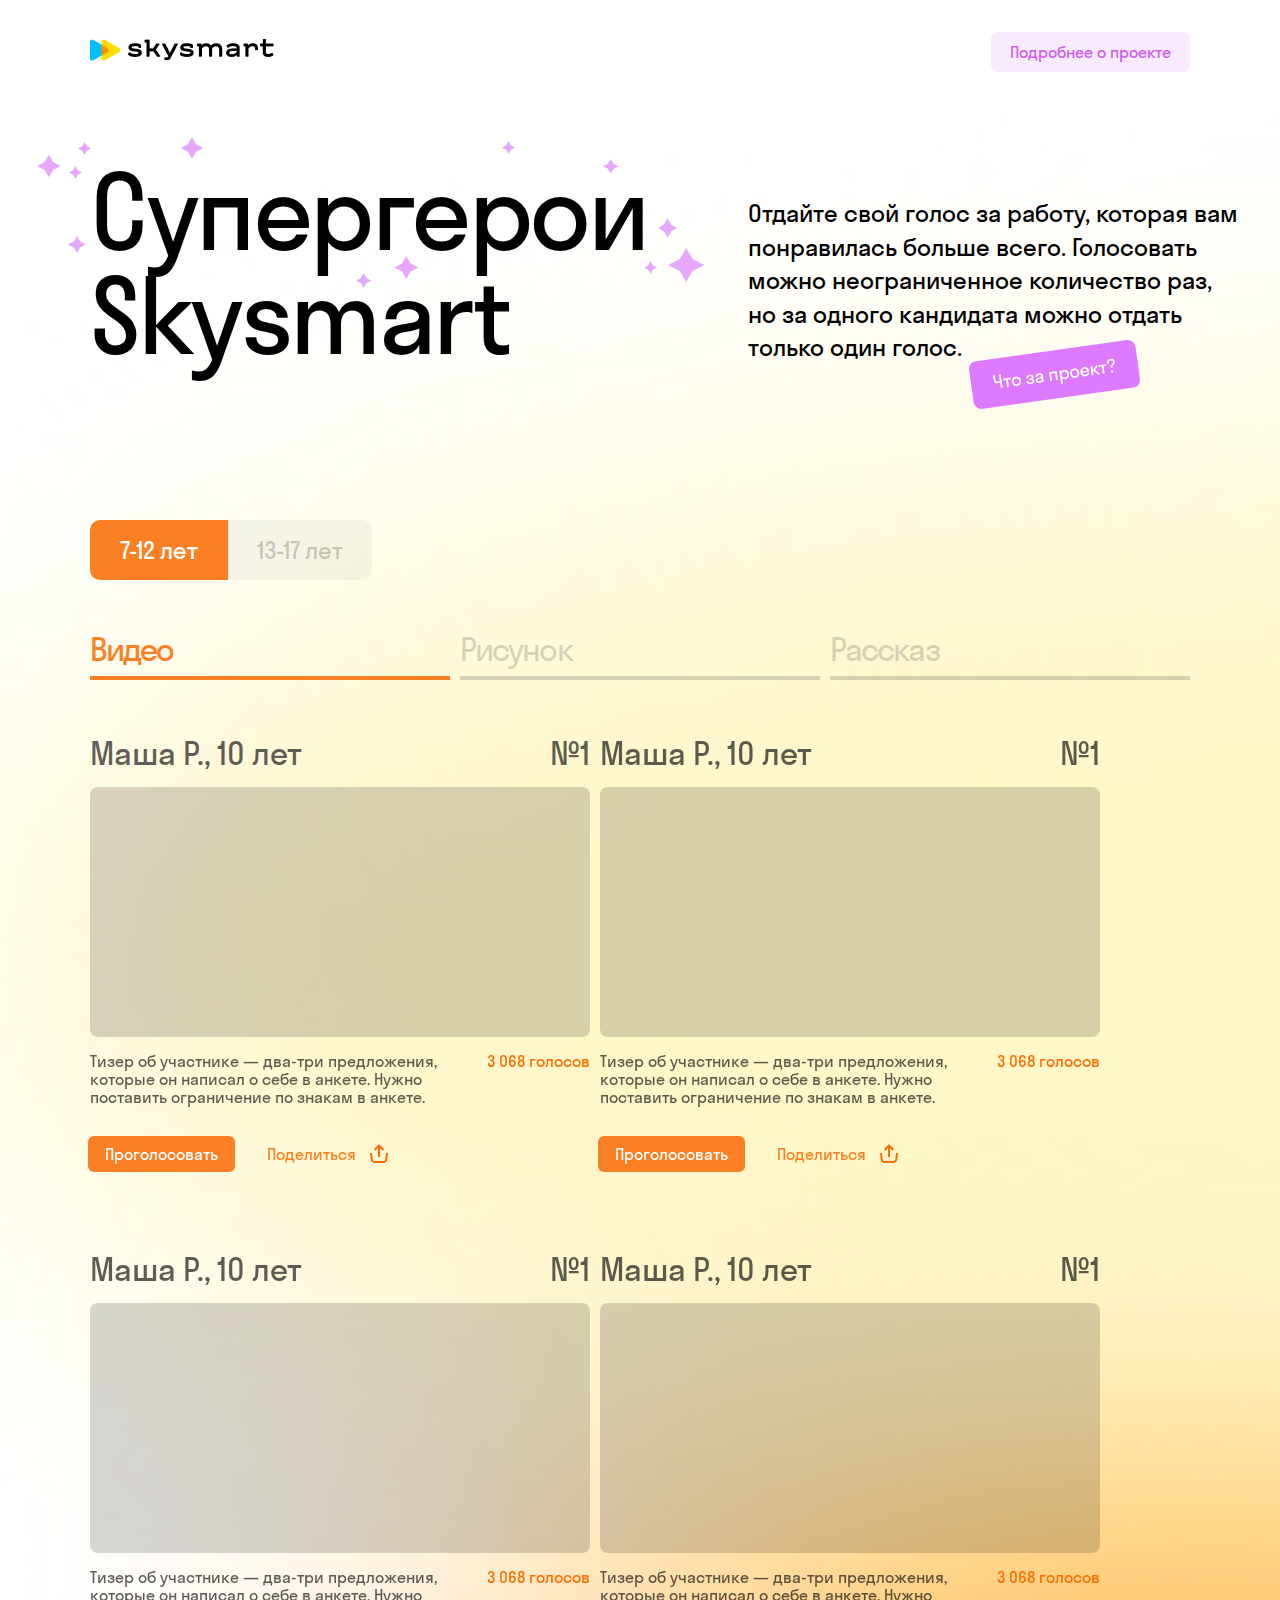
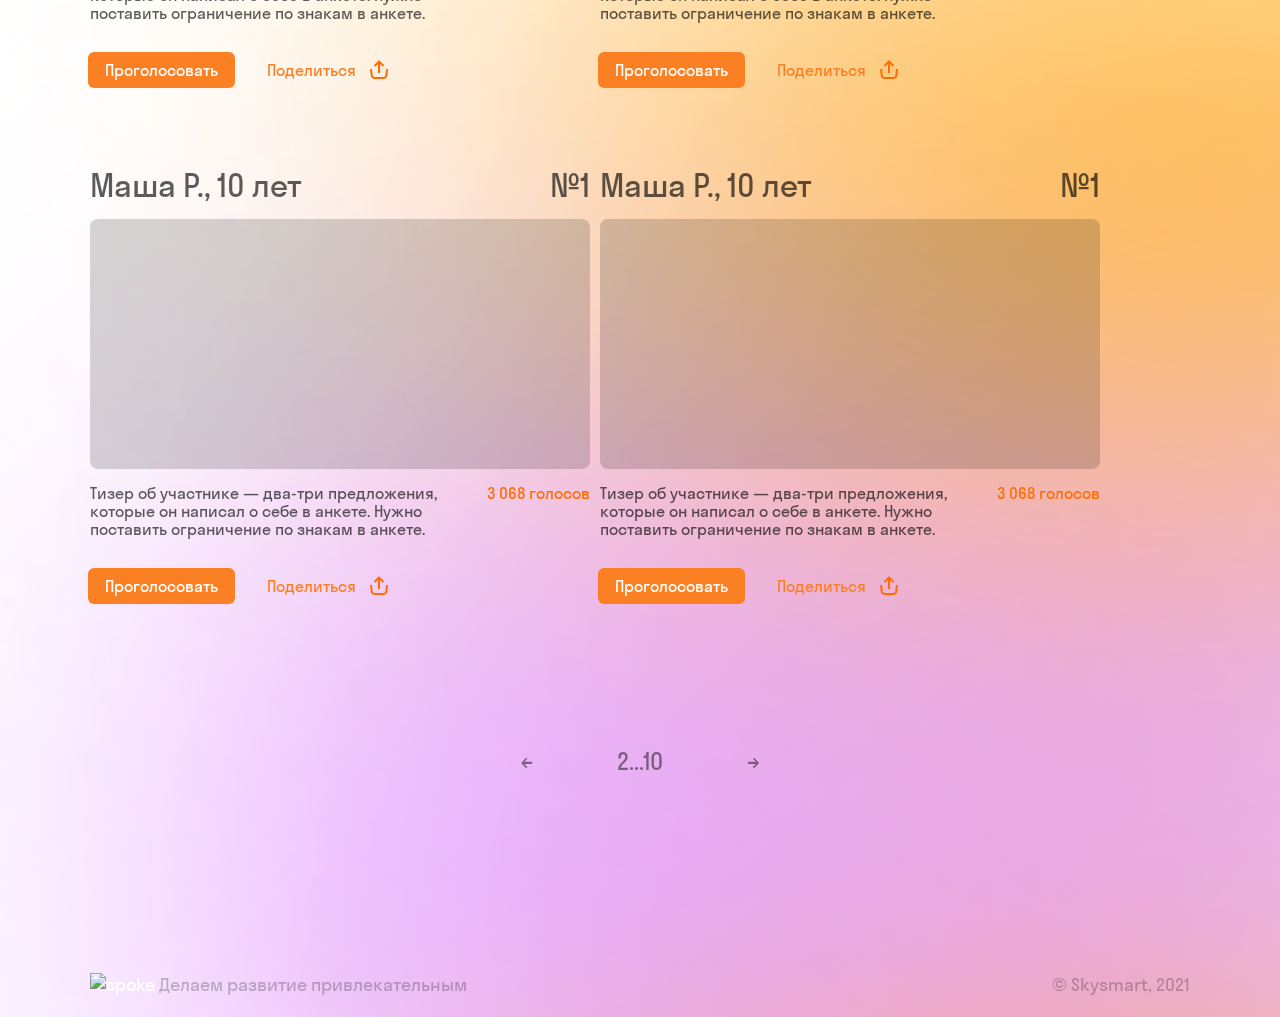
==== commit e09af7c5: "hot fix" ====
--- a/app/index.html
+++ b/app/index.html
@@ -79,7 +79,11 @@
                     </div>
                     <div class="card-buttons">
                         <a class="card-btn btn-vote open-form" href="#">Проголосовать</a>
-                        <a class="card-btn btn-send" href="#">Поделиться <img src="images/share.svg" alt="#"> </a>
+                        <a class="card-btn btn-send" href="#">
+                            Поделиться
+                            <img src="images/share.svg" alt="#">
+                            <div class="viget hide"><div class="viget__inner">Ссылка скопирована</div></div>
+                        </a>
                     </div>
                 </div>
 
@@ -101,7 +105,11 @@
                     </div>
                     <div class="card-buttons">
                         <a class="card-btn btn-vote open-form" href="#">Проголосовать</a>
-                        <a class="card-btn btn-send" href="#">Поделиться <img src="images/share.svg" alt="#"> </a>
+                        <a class="card-btn btn-send" href="#">
+                            Поделиться
+                            <img src="images/share.svg" alt="#">
+                            <div class="viget hide"><div class="viget__inner">Ссылка скопирована</div></div>
+                        </a>
                     </div>
                 </div>
 
@@ -123,7 +131,11 @@
                     </div>
                     <div class="card-buttons">
                         <a class="card-btn btn-vote open-form" href="#">Проголосовать</a>
-                        <a class="card-btn btn-send" href="#">Поделиться <img src="images/share.svg" alt="#"> </a>
+                        <a class="card-btn btn-send" href="#">
+                            Поделиться
+                            <img src="images/share.svg" alt="#">
+                            <div class="viget hide"><div class="viget__inner">Ссылка скопирована</div></div>
+                        </a>
                     </div>
                 </div>
 
@@ -145,7 +157,11 @@
                     </div>
                     <div class="card-buttons">
                         <a class="card-btn btn-vote open-form" href="#">Проголосовать</a>
-                        <a class="card-btn btn-send" href="#">Поделиться <img src="images/share.svg" alt="#"> </a>
+                        <a class="card-btn btn-send" href="#">
+                            Поделиться
+                            <img src="images/share.svg" alt="#">
+                            <div class="viget hide"><div class="viget__inner">Ссылка скопирована</div></div>
+                        </a>
                     </div>
                 </div>
 
@@ -167,7 +183,11 @@
                     </div>
                     <div class="card-buttons">
                         <a class="card-btn btn-vote open-form" href="#">Проголосовать</a>
-                        <a class="card-btn btn-send" href="#">Поделиться <img src="images/share.svg" alt="#"> </a>
+                        <a class="card-btn btn-send" href="#">
+                            Поделиться
+                            <img src="images/share.svg" alt="#">
+                            <div class="viget hide"><div class="viget__inner">Ссылка скопирована</div></div>
+                        </a>
                     </div>
                 </div>
 
@@ -189,7 +209,11 @@
                     </div>
                     <div class="card-buttons">
                         <a class="card-btn btn-vote open-form" href="#">Проголосовать</a>
-                        <a class="card-btn btn-send" href="#">Поделиться <img src="images/share.svg" alt="#"> </a>
+                        <a class="card-btn btn-send" href="#">
+                            Поделиться
+                            <img src="images/share.svg" alt="#">
+                            <div class="viget hide"><div class="viget__inner">Ссылка скопирована</div></div>
+                        </a>
                     </div>
                 </div>
 
@@ -207,7 +231,7 @@
                     <div class="card-picture">
                         <img class="zoom-icon" src="images/zoom.png" alt="#">
                         <div class="card-comments">3 068 голосов</div>
-                        <img class="card-picture__image" src="images/unnamed.jpg" alt="#">
+                        <img class="card-picture__image" src="images/request_image_189jpg-scaled.jpg" alt="#">
                     </div>
                     <div class="card-descr-comments">
                         <div class="card_descr">
@@ -217,7 +241,11 @@
                     </div>
                     <div class="card-buttons">
                         <a class="card-btn btn-vote open-picture" href="#">Проголосовать</a>
-                        <a class="card-btn btn-send" href="#">Поделиться <img src="images/share.svg" alt="#"> </a>
+                        <a class="card-btn btn-send" href="#">
+                            Поделиться
+                            <img src="images/share.svg" alt="#">
+                            <div class="viget hide"><div class="viget__inner">Ссылка скопирована</div></div>
+                        </a>
                     </div>
                 </div>
 
@@ -240,7 +268,11 @@
                     </div>
                     <div class="card-buttons">
                         <a class="card-btn btn-vote open-picture" href="#">Проголосовать</a>
-                        <a class="card-btn btn-send" href="#">Поделиться <img src="images/share.svg" alt="#"> </a>
+                        <a class="card-btn btn-send" href="#">
+                            Поделиться
+                            <img src="images/share.svg" alt="#">
+                            <div class="viget hide"><div class="viget__inner">Ссылка скопирована</div></div>
+                        </a>
                     </div>
                 </div>
 
@@ -263,7 +295,11 @@
                     </div>
                     <div class="card-buttons">
                         <a class="card-btn btn-vote open-picture" href="#">Проголосовать</a>
-                        <a class="card-btn btn-send" href="#">Поделиться <img src="images/share.svg" alt="#"> </a>
+                        <a class="card-btn btn-send" href="#">
+                            Поделиться
+                            <img src="images/share.svg" alt="#">
+                            <div class="viget hide"><div class="viget__inner">Ссылка скопирована</div></div>
+                        </a>
                     </div>
                 </div>
 
@@ -286,7 +322,11 @@
                     </div>
                     <div class="card-buttons">
                         <a class="card-btn btn-vote open-picture" href="#">Проголосовать</a>
-                        <a class="card-btn btn-send" href="#">Поделиться <img src="images/share.svg" alt="#"> </a>
+                        <a class="card-btn btn-send" href="#">
+                            Поделиться
+                            <img src="images/share.svg" alt="#">
+                            <div class="viget hide"><div class="viget__inner">Ссылка скопирована</div></div>
+                        </a>
                     </div>
                 </div>
 
@@ -309,7 +349,11 @@
                     </div>
                     <div class="card-buttons">
                         <a class="card-btn btn-vote open-picture" href="#">Проголосовать</a>
-                        <a class="card-btn btn-send" href="#">Поделиться <img src="images/share.svg" alt="#"> </a>
+                        <a class="card-btn btn-send" href="#">
+                            Поделиться
+                            <img src="images/share.svg" alt="#">
+                            <div class="viget hide"><div class="viget__inner">Ссылка скопирована</div></div>
+                        </a>
                     </div>
                 </div>
 
@@ -332,7 +376,11 @@
                     </div>
                     <div class="card-buttons">
                         <a class="card-btn btn-vote open-picture" href="#">Проголосовать</a>
-                        <a class="card-btn btn-send" href="#">Поделиться <img src="images/share.svg" alt="#"> </a>
+                        <a class="card-btn btn-send" href="#">
+                            Поделиться
+                            <img src="images/share.svg" alt="#">
+                            <div class="viget hide"><div class="viget__inner">Ссылка скопирована</div></div>
+                        </a>
                     </div>
                 </div>
 
@@ -363,7 +411,11 @@
                     </div>
                     <div class="card-buttons">
                         <a class="card-btn btn-vote open-story" href="#">Проголосовать</a>
-                        <a class="card-btn btn-send" href="#">Поделиться <img src="images/share.svg" alt="#"> </a>
+                        <a class="card-btn btn-send" href="#">
+                            Поделиться
+                            <img src="images/share.svg" alt="#">
+                            <div class="viget hide"><div class="viget__inner">Ссылка скопирована</div></div>
+                        </a>
                     </div>
                 </div>
 
@@ -390,7 +442,11 @@
                     </div>
                     <div class="card-buttons">
                         <a class="card-btn btn-vote open-story" href="#">Проголосовать</a>
-                        <a class="card-btn btn-send" href="#">Поделиться <img src="images/share.svg" alt="#"> </a>
+                        <a class="card-btn btn-send" href="#">
+                            Поделиться
+                            <img src="images/share.svg" alt="#">
+                            <div class="viget hide"><div class="viget__inner">Ссылка скопирована</div></div>
+                        </a>
                     </div>
                 </div>
 
@@ -417,7 +473,11 @@
                     </div>
                     <div class="card-buttons">
                         <a class="card-btn btn-vote open-story" href="#">Проголосовать</a>
-                        <a class="card-btn btn-send" href="#">Поделиться <img src="images/share.svg" alt="#"> </a>
+                        <a class="card-btn btn-send" href="#">
+                            Поделиться
+                            <img src="images/share.svg" alt="#">
+                            <div class="viget hide"><div class="viget__inner">Ссылка скопирована</div></div>
+                        </a>
                     </div>
                 </div>
 
@@ -444,7 +504,11 @@
                     </div>
                     <div class="card-buttons">
                         <a class="card-btn btn-vote open-story" href="#">Проголосовать</a>
-                        <a class="card-btn btn-send" href="#">Поделиться <img src="images/share.svg" alt="#"> </a>
+                        <a class="card-btn btn-send" href="#">
+                            Поделиться
+                            <img src="images/share.svg" alt="#">
+                            <div class="viget hide"><div class="viget__inner">Ссылка скопирована</div></div>
+                        </a>
                     </div>
                 </div>
 
@@ -471,7 +535,11 @@
                     </div>
                     <div class="card-buttons">
                         <a class="card-btn btn-vote open-story" href="#">Проголосовать</a>
-                        <a class="card-btn btn-send" href="#">Поделиться <img src="images/share.svg" alt="#"> </a>
+                        <a class="card-btn btn-send" href="#">
+                            Поделиться
+                            <img src="images/share.svg" alt="#">
+                            <div class="viget hide"><div class="viget__inner">Ссылка скопирована</div></div>
+                        </a>
                     </div>
                 </div>
 
@@ -498,7 +566,11 @@
                     </div>
                     <div class="card-buttons">
                         <a class="card-btn btn-vote open-story" href="#">Проголосовать</a>
-                        <a class="card-btn btn-send" href="#">Поделиться <img src="images/share.svg" alt="#"> </a>
+                        <a class="card-btn btn-send" href="#">
+                            Поделиться
+                            <img src="images/share.svg" alt="#">
+                            <div class="viget hide"><div class="viget__inner">Ссылка скопирована</div></div>
+                        </a>
                     </div>
                 </div>
 
@@ -572,7 +644,7 @@
             <div class="popup__inner">
                 <img src="images/close_black.svg" alt="#" class="close-popup">
                 <div class="img-wrapp">
-<!--                    <img class="contant-img" src="images/unnamed.jpg" alt="#">-->
+                    <img class="contant-img" src="images/request_image_189jpg-scaled.jpg" alt="#">
                 </div>
             </div>
             <button class="open-form card-btn btn-vote popup-btn">Проголосовать</button>
--- a/app/css/style.min.css
+++ b/app/css/style.min.css
@@ -1,2 +1,2 @@
-@font-face{font-family:"Stratos LC Web";src:url(../fonts/StratosLCWeb-Regular.woff),url(../fonts/StratosLCWeb-Regular.woff2),url(../fonts/StratosLCWeb-Regular.ttf);font-weight:normal;font-style:normal}@font-face{font-family:"Stratos LC Web";src:url(../fonts/StratosLCWeb-Light.woff),url(../fonts/StratosLCWeb-Light.woff2),url(../fonts/StratosLCWeb-Light.ttf);font-weight:300;font-display:swap;font-style:normal}@font-face{font-family:"Stratos LC Web";src:url(../fonts/StratosLCWeb-Medium.woff),url(../fonts/StratosLCWeb-Medium.woff2),url(../fonts/StratosLCWeb-Medium.ttf);font-weight:500;font-display:swap;font-style:normal}@font-face{font-family:"Stratos LC Web";src:url(../fonts/StratosLCWeb-Bold.woff),url(../fonts/StratosLCWeb-Bold.woff2),url(../fonts/StratosLCWeb-Bold.ttf);font-weight:bold;font-display:swap;font-style:normal}*,html,body{-webkit-box-sizing:border-box;box-sizing:border-box}body{margin:0;padding:0;font-family:'Stratos LC Web', sans-serif;font-weight:400;font-size:18px;color:#fff}h1,h2,h3,h4,h5,h6{margin:0;padding:0}a{text-decoration:none}ul,li{margin:0;padding:0;list-style-type:none}p{margin:0;padding:0}.container{width:90%;max-width:1100px;margin:0 auto}.main{width:100%}body{background-image:url("../images/bg_form.png")}@media (max-width: 719px){body{background-image:url("../images/bg_form_mob.png")}}#next-step{background-image:url("../images/bg_next-step.png")}@media (max-width: 719px){#next-step{background-image:url("../images/bg_next-step_mob.png")}}h1.title{font-size:80px;font-weight:400;line-height:95%;letter-spacing:-1.90204px;-webkit-font-feature-settings:'pnum' on, 'lnum' on;font-feature-settings:'pnum' on, 'lnum' on}@media (max-width: 719px){h1.title{font-size:40px;line-height:100%}}p.subtitle{font-size:24px;line-height:140%;-webkit-font-feature-settings:'pnum' on, 'lnum' on;font-feature-settings:'pnum' on, 'lnum' on}@media (max-width: 719px){p.subtitle{font-size:16px;line-height:130%}}p.subtitle a{font-size:24px;line-height:140%;-webkit-font-feature-settings:'pnum' on, 'lnum' on;font-feature-settings:'pnum' on, 'lnum' on;color:#fff;-webkit-text-decoration-line:underline;text-decoration-line:underline}@media (max-width: 719px){p.subtitle a{font-size:16px;line-height:130%}}.br-m{display:none}@media (max-width: 719px){.br-m{display:block}}.br-d{display:block}@media (max-width: 719px){.br-d{display:none}}.js-validate-error-label{display:none}.header{width:100%;height:104px;display:-webkit-box;display:-ms-flexbox;display:flex;-webkit-box-pack:justify;-ms-flex-pack:justify;justify-content:space-between;-webkit-box-align:center;-ms-flex-align:center;align-items:center;position:fixed;top:0;left:0;background:#fff;z-index:1000}@media (max-width: 719px){.header{height:100px;background:#A93EDC;-webkit-box-shadow:0px 1px 1px rgba(0,0,0,0.1);box-shadow:0px 1px 1px rgba(0,0,0,0.1)}}.header__inner{width:100%;display:-webkit-box;display:-ms-flexbox;display:flex;-webkit-box-pack:justify;-ms-flex-pack:justify;justify-content:space-between;-webkit-box-align:center;-ms-flex-align:center;align-items:center}@media (max-width: 719px){.header__inner{-webkit-box-orient:horizontal;-webkit-box-direction:reverse;-ms-flex-direction:row-reverse;flex-direction:row-reverse}}@media (max-width: 719px){.header .logo{width:48px;overflow:hidden}}@media (max-width: 719px){.header .logo img{width:600%}}.header-btn{width:199px;height:40px;display:-webkit-box;display:-ms-flexbox;display:flex;-webkit-box-pack:center;-ms-flex-pack:center;justify-content:center;-webkit-box-align:center;-ms-flex-align:center;align-items:center;background:#F9EBFF;border-radius:6px;font-size:16px;line-height:24px;text-align:center;color:#CD5CEE}.vote{background-image:url("../images/bg-desktop-2700.png")}@media (max-width: 719px){.vote{background-image:url("../images/bg-mob-600.png")}}@media (max-width: 719px){.vote .header{background:#FFFFFF;-webkit-box-shadow:0 1px 1px rgba(0,0,0,0.1);box-shadow:0 1px 1px rgba(0,0,0,0.1)}}.vote .footer{margin-top:178px}@media (max-width: 719px){.vote .footer{margin-top:122px}}@media (max-width: 719px){.vote .container{width:95%}}.vote-info{width:100%;margin-top:160px;display:-webkit-box;display:-ms-flexbox;display:flex;-webkit-box-pack:justify;-ms-flex-pack:justify;justify-content:space-between}@media (max-width: 1250px){.vote-info{-ms-flex-wrap:wrap;flex-wrap:wrap}}@media (max-width: 719px){.vote-info{-webkit-box-orient:vertical;-webkit-box-direction:normal;-ms-flex-direction:column;flex-direction:column;margin-top:150px}}.vote-info__title-wrapp{position:relative}.vote-info__title{width:600px;font-size:104px;font-weight:400;line-height:100%;letter-spacing:-2.48093px;-webkit-font-feature-settings:'pnum' on, 'lnum' on;font-feature-settings:'pnum' on, 'lnum' on;color:#000000}@media (max-width: 719px){.vote-info__title{width:300px;font-size:50px;letter-spacing:-0.6px}}.vote-info #star-img{position:absolute;top:-23px;left:-53px}@media (max-width: 719px){.vote-info #star-img{display:none}}.vote-info #star-img_m{display:none}@media (max-width: 719px){.vote-info #star-img_m{display:block;position:absolute;top:-38px;left:27px}}.vote-info__subtitle-wrapp{position:relative}.vote-info__subtitle{width:494px;margin-top:37px;margin-left:58px;font-size:24px;line-height:140%;-webkit-font-feature-settings:'pnum' on, 'lnum' on;font-feature-settings:'pnum' on, 'lnum' on;color:#000000}@media (max-width: 1250px){.vote-info__subtitle{margin-left:0}}@media (max-width: 719px){.vote-info__subtitle{width:288px;margin-top:24px;margin-left:0;font-size:16px;line-height:130%}}.vote-info #project-img{position:absolute;left:278px;bottom:-42px}@media (max-width: 719px){.vote-info #project-img{display:none}}.vote-filter{margin-top:152px}@media (max-width: 719px){.vote-filter{margin-top:67px}}.vote-filter__title{display:none}@media (max-width: 719px){.vote-filter__title{display:block;width:288px;font-size:24px;line-height:130%;-webkit-font-feature-settings:'pnum' on, 'lnum' on;font-feature-settings:'pnum' on, 'lnum' on;color:#FF6D00}}.filter-for-year{width:282px;height:60px;display:-webkit-box;display:-ms-flexbox;display:flex;-ms-flex-wrap:wrap;flex-wrap:wrap;-webkit-box-pack:justify;-ms-flex-pack:justify;justify-content:space-between;font-size:24px;line-height:32px;letter-spacing:-0.05px;-webkit-font-feature-settings:'pnum' on, 'lnum' on;font-feature-settings:'pnum' on, 'lnum' on;text-align:center;color:rgba(43,23,7,0.24)}@media (max-width: 719px){.filter-for-year{width:184px;height:44px;margin-top:16px;font-size:16px;line-height:24px;text-align:center;color:#000000}}.filter-for-year__btn{width:138px;display:-webkit-box;display:-ms-flexbox;display:flex;-webkit-box-pack:center;-ms-flex-pack:center;justify-content:center;-webkit-box-align:center;-ms-flex-align:center;align-items:center;background:rgba(4,18,27,0.04);cursor:pointer}@media (max-width: 719px){.filter-for-year__btn{width:85px;background:#FFFFFF;border-radius:10px}}.filter-for-year__btn:first-child{border-radius:10px 0 0 10px}@media (max-width: 719px){.filter-for-year__btn:first-child{border-radius:10px}}.filter-for-year__btn:last-child{width:144px;border-radius:0 10px 10px 0}@media (max-width: 719px){.filter-for-year__btn:last-child{width:91px;border-radius:10px}}.filter-for-year .filter-for-year__btn-active{color:#FFFFFF;background:#FB8023}@media (max-width: 719px){.filter-for-year .filter-for-year__btn-active{background:#FFF2E0;border:2px solid #FF6D00;color:#FF6D00}}.filter-for-type{width:1160px;margin-top:52px;display:-webkit-box;display:-ms-flexbox;display:flex;-ms-flex-wrap:wrap;flex-wrap:wrap;-webkit-box-pack:justify;-ms-flex-pack:justify;justify-content:space-between}@media (max-width: 1366px){.filter-for-type{width:100%}}@media (max-width: 719px){.filter-for-type{width:283px;margin-top:20px}}.filter-for-type__btn{font-size:32px;line-height:110%;letter-spacing:-1.90204px;-webkit-font-feature-settings:'pnum' on, 'lnum' on;font-feature-settings:'pnum' on, 'lnum' on;color:rgba(0,0,0,0.16);cursor:pointer}@media (max-width: 719px){.filter-for-type__btn{display:-webkit-box;display:-ms-flexbox;display:flex;-webkit-box-pack:center;-ms-flex-pack:center;justify-content:center;-webkit-box-align:center;-ms-flex-align:center;align-items:center;height:44px;border-radius:10px;font-size:16px;line-height:24px;text-align:center;-webkit-font-feature-settings:'pnum' on, 'lnum' on;font-feature-settings:'pnum' on, 'lnum' on;background-color:#fff}}@media (max-width: 719px){.filter-for-type__btn:first-child{width:79px}}@media (max-width: 816px){.filter-for-type__btn:nth-child(2){margin-top:26px}}@media (max-width: 719px){.filter-for-type__btn:nth-child(2){margin-top:0;width:95px}}@media (max-width: 1200px){.filter-for-type__btn:nth-child(3){margin-top:26px}}@media (max-width: 719px){.filter-for-type__btn:nth-child(3){margin-top:0;width:93px}}.filter-for-type__btn .underline{width:360px;height:4px;margin-top:9px;background:rgba(0,0,0,0.16)}@media (max-width: 719px){.filter-for-type__btn .underline{display:none}}.filter-for-type__btn-active{color:#FB8023}@media (max-width: 719px){.filter-for-type__btn-active{background:#FFF2E0;border:2px solid #FF6D00;border-radius:10px;color:#FF6D00}}.filter-for-type__btn-active .underline{background:#FB8023}.type{width:100%;max-width:1060px;margin-top:56px;display:none;-ms-flex-wrap:wrap;flex-wrap:wrap;-webkit-box-pack:justify;-ms-flex-pack:justify;justify-content:space-between}@media (max-width: 719px){.type{max-width:100%;-webkit-box-orient:vertical;-webkit-box-direction:normal;-ms-flex-direction:column;flex-direction:column;-webkit-box-align:center;-ms-flex-align:center;align-items:center}}.type-video .card{width:500px}@media (max-width: 719px){.type-video .card{width:300px}}.type-picture{width:1160px;max-width:1160px}@media (max-width: 1366px){.type-picture{width:100%;max-width:100%}}@media (max-width: 719px){.type-picture{width:100%;max-width:100%}}.type-picture .card{width:360px}@media (max-width: 719px){.type-picture .card{width:300px}}@media (max-width: 719px){.type-picture .card:nth-child(2){margin-top:52px}}.type-picture .card:nth-child(3){margin-top:0}@media (max-width: 719px){.type-picture .card:nth-child(3){margin-top:52px}}.type-picture .card-descr-comments{margin-top:24px}@media (max-width: 719px){.type-picture .card-descr-comments{margin-top:18px}}.type-picture .card-buttons{margin-top:30px}@media (max-width: 719px){.type-picture .card-buttons{margin-top:60px}}.type-picture .btn-vote{margin-right:74px}@media (max-width: 719px){.type-picture .btn-vote{margin-right:24px}}.type-picture .card-comments{margin-top:6px;margin-left:8px;position:absolute;z-index:500}.type-story{width:1160px;max-width:1160px}@media (max-width: 1366px){.type-story{width:100%;max-width:100%}}@media (max-width: 719px){.type-story{width:100%;max-width:100%}}.type-story .card{width:360px}@media (max-width: 719px){.type-story .card{width:300px}}.type-story .card:nth-child(3){margin-top:0}@media (max-width: 719px){.type-story .card:nth-child(3){margin-top:57px}}@media (max-width: 719px){.type-story .card:nth-child(2){margin-top:57px}}.type-story .card-descr-comments{margin-top:27px}@media (max-width: 719px){.type-story .card-descr-comments{margin-top:18px}}.type-story .card-buttons{margin-top:27px}@media (max-width: 719px){.type-story .card-buttons{margin-top:58px}}.type-story .btn-vote{margin-right:107px}@media (max-width: 719px){.type-story .btn-vote{margin-right:27px}}.type-story .card-comments{margin-top:18px}@media (max-width: 719px){.type-story .card-comments{position:absolute;bottom:54px}}.type-active{display:-webkit-box;display:-ms-flexbox;display:flex}.card{margin-top:80px}@media (max-width: 719px){.card{margin-top:56px}}.card:nth-child(1),.card:nth-child(2){margin-top:0}@media (max-width: 719px){.card:nth-child(2){margin-top:52px}}.card-header{width:100%;display:-webkit-box;display:-ms-flexbox;display:flex;-webkit-box-pack:justify;-ms-flex-pack:justify;justify-content:space-between;font-size:32px;line-height:110%;-webkit-font-feature-settings:'pnum' on, 'lnum' on;font-feature-settings:'pnum' on, 'lnum' on;color:rgba(0,0,0,0.64)}@media (max-width: 719px){.card-header{font-size:24px;line-height:110%}}.card-video{width:100%;height:250px;margin-top:16px;background:rgba(0,0,0,0.16);border-radius:8px;overflow:hidden}.card-video iframe{width:inherit;height:inherit}@media (max-width: 719px){.card-video{height:150px;border-radius:8px}}.card-picture,.card-story{width:100%;height:450px;margin-top:16px;background:#FFFFFF;border-radius:8px}@media (max-width: 719px){.card-picture,.card-story{height:375px}}.card-picture{position:relative;overflow:hidden;background:rgba(255,255,255,0.48);cursor:pointer}.card-picture .zoom-icon{position:absolute;top:8px;right:8px;z-index:500}.card-picture .card-picture__image{width:inherit;height:inherit;-o-object-fit:cover;object-fit:cover;position:absolute;top:50%;left:50%;-webkit-transform:translate(-50%, -50%);-ms-transform:translate(-50%, -50%);transform:translate(-50%, -50%)}.card-story{padding:32px 48px 0 40px}@media (max-width: 719px){.card-story{height:277px;padding:24px 24px 0 24px;position:relative}}.story,.all-story{font-size:24px;line-height:130%;-webkit-font-feature-settings:'pnum' on, 'lnum' on;font-feature-settings:'pnum' on, 'lnum' on}@media (max-width: 719px){.story,.all-story{font-size:16px;line-height:21px}}.story{color:#000}.all-story{display:block;margin-top:16px;color:#D571FF;cursor:pointer;-webkit-text-decoration-line:underline;text-decoration-line:underline}@media (max-width: 719px){.all-story{margin-top:40px;text-align:left}}.card-descr-comments{width:100%;margin-top:16px;display:-webkit-box;display:-ms-flexbox;display:flex;-webkit-box-pack:justify;-ms-flex-pack:justify;justify-content:space-between;font-size:16px;line-height:110%;-webkit-font-feature-settings:'pnum' on, 'lnum' on;font-feature-settings:'pnum' on, 'lnum' on}@media (max-width: 719px){.card-descr-comments{font-size:14px;-webkit-box-orient:vertical;-webkit-box-direction:normal;-ms-flex-direction:column;flex-direction:column;-webkit-box-pack:start;-ms-flex-pack:start;justify-content:flex-start}}.card_descr{width:360px;color:rgba(0,0,0,0.64)}@media (max-width: 719px){.card_descr{width:300px}}.card-comments{color:#FF6D00}@media (max-width: 719px){.card-comments{margin-top:16px;font-size:18px;line-height:110%;-webkit-font-feature-settings:'pnum' on, 'lnum' on;font-feature-settings:'pnum' on, 'lnum' on}}.card-buttons{width:100%;margin-top:30px;margin-left:-2px;display:-webkit-box;display:-ms-flexbox;display:flex;-webkit-box-pack:start;-ms-flex-pack:start;justify-content:flex-start;font-size:16px;font-weight:400;line-height:24px;text-align:center;-webkit-font-feature-settings:'pnum' on, 'lnum' on;font-feature-settings:'pnum' on, 'lnum' on}@media (max-width: 719px){.card-buttons{margin-top:26px}}.card-btn{display:-webkit-box;display:-ms-flexbox;display:flex;-webkit-box-pack:center;-ms-flex-pack:center;justify-content:center;-webkit-box-align:center;-ms-flex-align:center;align-items:center;cursor:pointer}.btn-vote{width:147px;height:36px;margin-right:32px;background:#FB8023;border-radius:6px;color:#FFFFFF;font-size:16px;font-weight:400;line-height:24px}@media (max-width: 719px){.btn-vote{margin-right:20px}}.btn-send{color:#FB8023;font-size:16px;font-weight:400;line-height:24px}.btn-send img{margin-left:11px}.pagination{width:100%;max-width:240px;margin:0 auto;margin-top:144px;display:-webkit-box;display:-ms-flexbox;display:flex;-webkit-box-pack:justify;-ms-flex-pack:justify;justify-content:space-between;font-weight:400;font-size:24px;line-height:110%;-webkit-font-feature-settings:'pnum' on, 'lnum' on;font-feature-settings:'pnum' on, 'lnum' on;color:rgba(0,0,0,0.48)}@media (max-width: 719px){.pagination{max-width:180px;margin:0 auto;margin-top:80px}}.pagination .pagin-btn{font-weight:400;font-size:24px;line-height:110%;-webkit-font-feature-settings:'pnum' on, 'lnum' on;font-feature-settings:'pnum' on, 'lnum' on;color:rgba(0,0,0,0.48);cursor:pointer}.overlay{position:fixed;top:0;left:0;width:100vw;height:100%;background:rgba(0,0,0,0.52);z-index:1000}.popup__content{display:-webkit-box;display:-ms-flexbox;display:flex;-webkit-box-pack:center;-ms-flex-pack:center;justify-content:center;-webkit-box-align:start;-ms-flex-align:start;align-items:flex-start;position:absolute;top:10%;left:50%;-webkit-transform:translateX(-50%);-ms-transform:translateX(-50%);transform:translateX(-50%);z-index:1200}.popup-form .popup__content{width:536px;height:556px;background-image:url("../images/modal-form_f.png");border-radius:16px;z-index:1000}@media (max-width: 719px){.popup-form .popup__content{width:300px;height:484px;background-image:url("../images/modal-form_m.png");border-right:6px}}.popup-form .popup__inner{width:403px;padding-top:56px;display:-webkit-box;display:-ms-flexbox;display:flex;-webkit-box-orient:vertical;-webkit-box-direction:normal;-ms-flex-direction:column;flex-direction:column;-webkit-box-align:center;-ms-flex-align:center;align-items:center;-webkit-box-pack:center;-ms-flex-pack:center;justify-content:center;position:relative}@media (max-width: 719px){.popup-form .popup__inner{width:268px;padding-top:32px}}.popup-send .popup__content{width:536px;height:292px;background-image:url("../images/moadal-info_d.png");border-radius:16px;z-index:1000}@media (max-width: 719px){.popup-send .popup__content{width:300px;height:230px;background-image:url("../images/modal-info_m.png");border-radius:6px}}.popup-send .popup__inner{width:403px;padding-top:56px;display:-webkit-box;display:-ms-flexbox;display:flex;-webkit-box-orient:vertical;-webkit-box-direction:normal;-ms-flex-direction:column;flex-direction:column;-webkit-box-align:center;-ms-flex-align:center;align-items:center;-webkit-box-pack:center;-ms-flex-pack:center;justify-content:center;position:relative}@media (max-width: 719px){.popup-send .popup__inner{width:268px;padding-top:32px}}.popup-picture .popup__content{width:560px;height:758px;z-index:1000;display:-webkit-box;display:-ms-flexbox;display:flex;-webkit-box-orient:vertical;-webkit-box-direction:normal;-ms-flex-direction:column;flex-direction:column;-webkit-box-pack:justify;-ms-flex-pack:justify;justify-content:space-between;-webkit-box-align:center;-ms-flex-align:center;align-items:center}@media (max-width: 719px){.popup-picture .popup__content{width:300px;height:450px}}.popup-picture .popup__inner{width:560px;height:698px;background:#FFF8C8;border-radius:8px;position:relative;overflow:hidden}@media (max-width: 719px){.popup-picture .popup__inner{width:300px;height:374px;border-right:10px}}.popup-picture .popup__inner .contant-img{width:500px;height:600px;position:absolute;top:50%;left:50%;-webkit-transform:translate(-50%, -50%);-ms-transform:translate(-50%, -50%);transform:translate(-50%, -50%);-o-object-fit:cover;object-fit:cover}.popup-picture .popup__inner .close-popup{top:16px;right:16px}.popup-story .popup__content{width:760px;height:726px;z-index:1000;display:-webkit-box;display:-ms-flexbox;display:flex;-webkit-box-orient:vertical;-webkit-box-direction:normal;-ms-flex-direction:column;flex-direction:column;-webkit-box-pack:justify;-ms-flex-pack:justify;justify-content:space-between;-webkit-box-align:center;-ms-flex-align:center;align-items:center}@media (max-width: 719px){.popup-story .popup__content{width:300px;height:650px}}.popup-story .popup__inner{width:760px;height:666px;background:#FFFFFF;border-radius:8px}@media (max-width: 719px){.popup-story .popup__inner{width:300px;height:575px}}.popup-story .popup__inner .close-popup{top:24px;right:24px}.popup-story__story-wrapper{width:634px;height:546px;margin-top:64px;margin-left:96px;overflow-y:scroll}@media (max-width: 719px){.popup-story__story-wrapper{width:252px;height:525px;margin-top:44px;margin-left:24px}}.popup-story__story{width:560px;font-size:16px;line-height:160%;-webkit-font-feature-settings:'pnum' on, 'lnum' on;font-feature-settings:'pnum' on, 'lnum' on;color:#000000}@media (max-width: 719px){.popup-story__story{width:248px;line-height:130%}}@media (max-width: 719px){.popup-btn{width:300px;height:60px;margin:0 auto;font-size:24px;line-height:32px;text-align:center;letter-spacing:-0.05px;-webkit-font-feature-settings:'pnum' on, 'lnum' on;font-feature-settings:'pnum' on, 'lnum' on;border-right:10px}}.popup-title{font-size:40px;font-weight:400;line-height:110%;text-align:center;letter-spacing:-1px;-webkit-font-feature-settings:'pnum' on, 'lnum' on;font-feature-settings:'pnum' on, 'lnum' on;color:#FFFFFF}@media (max-width: 719px){.popup-title{font-size:26px;letter-spacing:-0.5px}}.popup-subtitle{width:403px;margin-top:16px;font-size:18px;font-weight:400;line-height:110%;text-align:center;-webkit-font-feature-settings:'pnum' on, 'lnum' on;font-feature-settings:'pnum' on, 'lnum' on}@media (max-width: 719px){.popup-subtitle{width:228px;margin-top:16px;font-size:16px;line-height:120%;letter-spacing:-0.5px}}.form{width:340px;margin-top:32px;display:-webkit-box;display:-ms-flexbox;display:flex;-webkit-box-orient:vertical;-webkit-box-direction:normal;-ms-flex-direction:column;flex-direction:column}@media (max-width: 719px){.form{width:268px;margin-top:24px}}.input{width:340px;height:48px;margin-top:8px;padding:12px 16px;background:#FFFFFF;border-radius:8px;border:none;outline:none;font-size:18px;line-height:26px;letter-spacing:-0.05px;-webkit-font-feature-settings:'pnum' on, 'lnum' on;font-feature-settings:'pnum' on, 'lnum' on;color:rgba(0,0,0,0.5)}@media (max-width: 719px){.input{width:268px;font-size:16px;line-height:24px}}.input::-webkit-input-placeholder{font-size:18px;line-height:26px;letter-spacing:-0.05px;-webkit-font-feature-settings:'pnum' on, 'lnum' on;font-feature-settings:'pnum' on, 'lnum' on;color:rgba(0,0,0,0.24)}.input::-moz-placeholder{font-size:18px;line-height:26px;letter-spacing:-0.05px;font-feature-settings:'pnum' on, 'lnum' on;color:rgba(0,0,0,0.24)}.input:-ms-input-placeholder{font-size:18px;line-height:26px;letter-spacing:-0.05px;font-feature-settings:'pnum' on, 'lnum' on;color:rgba(0,0,0,0.24)}.input::-ms-input-placeholder{font-size:18px;line-height:26px;letter-spacing:-0.05px;font-feature-settings:'pnum' on, 'lnum' on;color:rgba(0,0,0,0.24)}.input::placeholder{font-size:18px;line-height:26px;letter-spacing:-0.05px;-webkit-font-feature-settings:'pnum' on, 'lnum' on;font-feature-settings:'pnum' on, 'lnum' on;color:rgba(0,0,0,0.24)}@media (max-width: 719px){.input::-webkit-input-placeholder{font-size:16px;line-height:24px}.input::-moz-placeholder{font-size:16px;line-height:24px}.input:-ms-input-placeholder{font-size:16px;line-height:24px}.input::-ms-input-placeholder{font-size:16px;line-height:24px}.input::placeholder{font-size:16px;line-height:24px}}.form-button{width:340px;height:48px;margin-top:8px;background:#FB8023;border-radius:8px;font-size:18px;line-height:26px;text-align:center;letter-spacing:-0.05px;-webkit-font-feature-settings:'pnum' on, 'lnum' on;font-feature-settings:'pnum' on, 'lnum' on;color:#FFFFFF;border:none;outline:none}@media (max-width: 719px){.form-button{width:268px}}.close-popup{position:absolute;top:24px;right:-34px;cursor:pointer}@media (max-width: 719px){.close-popup{top:16px;right:0}}.form-info{margin-top:24px}.form-info a{-webkit-text-decoration-line:underline;text-decoration-line:underline}@media (max-width: 719px){.form-info{font-size:12px;margin-top:16px}}.form-info,a{font-size:12px;line-height:120%;text-align:center;letter-spacing:-0.05px;-webkit-font-feature-settings:'pnum' on, 'lnum' on;font-feature-settings:'pnum' on, 'lnum' on;color:rgba(0,0,0,0.24)}.popup-btn{outline:none;border:none;cursor:pointer}.custom-scrollbar::-webkit-scrollbar-track{border-radius:8px;background-color:#FFF2E0}.custom-scrollbar::-webkit-scrollbar{width:4px;background-color:#FFF2E0}.custom-scrollbar::-webkit-scrollbar-thumb{border-radius:8px;background-color:#FF9E00}.footer{width:100%;height:32px;margin-top:116px;padding:32px 0;display:-webkit-box;display:-ms-flexbox;display:flex;-webkit-box-pack:justify;-ms-flex-pack:justify;justify-content:space-between;-webkit-box-align:center;-ms-flex-align:center;align-items:center}@media (max-width: 719px){.footer{margin-top:107px}}@media (max-width: 719px){.footer{height:45px}}.footer__inner{width:100%;height:32px;display:-webkit-box;display:-ms-flexbox;display:flex;-webkit-box-pack:justify;-ms-flex-pack:justify;justify-content:space-between;-webkit-box-align:center;-ms-flex-align:center;align-items:center}@media (max-width: 719px){.footer__inner{height:45px;-webkit-box-orient:vertical;-webkit-box-direction:normal;-ms-flex-direction:column;flex-direction:column;-webkit-box-pack:justify;-ms-flex-pack:justify;justify-content:space-between;-webkit-box-align:start;-ms-flex-align:start;align-items:flex-start}}.footer__inner-left{display:-webkit-box;display:-ms-flexbox;display:flex;-webkit-box-align:center;-ms-flex-align:center;align-items:center}.footer__inner-left .footer-text{margin-left:4px}@media (max-width: 719px){.footer__inner-left img{width:16px}}.footer-text{font-size:18px;line-height:24px;-webkit-font-feature-settings:'pnum' on, 'lnum' on;font-feature-settings:'pnum' on, 'lnum' on;color:rgba(0,0,0,0.24)}@media (max-width: 719px){.footer-text{font-size:12px;line-height:100%}}#next-step .footer{margin-top:250px}@media (max-width: 719px){#next-step .footer{margin-top:326px}}@-webkit-keyframes fadeOut{from{opacity:1}to{opacity:0}}@keyframes fadeOut{from{opacity:1}to{opacity:0}}.just-validate-tooltip-container{position:relative}.just-validate-tooltip-hide{-webkit-animation:fadeOut .4s linear;animation:fadeOut .4s linear;opacity:0}.js-validate-error-label{position:absolute;top:-20px;left:10px;z-index:10;background:rgba(0,0,0,0.55);border-radius:4px;color:#fff !important;padding:4px 8px;font-size:10px;pointer-events:none;-webkit-transition:all .4s linear;-o-transition:all .4s linear;transition:all .4s linear}.hide{display:none}
-/*# sourceMappingURL=[data-uri] */
+@font-face{font-family:"Stratos LC Web";src:url(../fonts/StratosLCWeb-Regular.woff),url(../fonts/StratosLCWeb-Regular.woff2),url(../fonts/StratosLCWeb-Regular.ttf);font-weight:normal;font-style:normal}@font-face{font-family:"Stratos LC Web";src:url(../fonts/StratosLCWeb-Light.woff),url(../fonts/StratosLCWeb-Light.woff2),url(../fonts/StratosLCWeb-Light.ttf);font-weight:300;font-display:swap;font-style:normal}@font-face{font-family:"Stratos LC Web";src:url(../fonts/StratosLCWeb-Medium.woff),url(../fonts/StratosLCWeb-Medium.woff2),url(../fonts/StratosLCWeb-Medium.ttf);font-weight:500;font-display:swap;font-style:normal}@font-face{font-family:"Stratos LC Web";src:url(../fonts/StratosLCWeb-Bold.woff),url(../fonts/StratosLCWeb-Bold.woff2),url(../fonts/StratosLCWeb-Bold.ttf);font-weight:bold;font-display:swap;font-style:normal}*,html,body{-webkit-box-sizing:border-box;box-sizing:border-box}body{margin:0;padding:0;font-family:'Stratos LC Web', sans-serif;font-weight:400;font-size:18px;color:#fff}h1,h2,h3,h4,h5,h6{margin:0;padding:0}a{text-decoration:none}ul,li{margin:0;padding:0;list-style-type:none}p{margin:0;padding:0}.container{width:90%;max-width:1100px;margin:0 auto}.main{width:100%}body{background-image:url("../images/bg_form.png")}@media (max-width: 719px){body{background-image:url("../images/bg_form_mob.png")}}#next-step{background-image:url("../images/bg_next-step.png")}@media (max-width: 719px){#next-step{background-image:url("../images/bg_next-step_mob.png")}}h1.title{font-size:80px;font-weight:400;line-height:95%;letter-spacing:-1.90204px;-webkit-font-feature-settings:'pnum' on, 'lnum' on;font-feature-settings:'pnum' on, 'lnum' on}@media (max-width: 719px){h1.title{font-size:40px;line-height:100%}}p.subtitle{font-size:24px;line-height:140%;-webkit-font-feature-settings:'pnum' on, 'lnum' on;font-feature-settings:'pnum' on, 'lnum' on}@media (max-width: 719px){p.subtitle{font-size:16px;line-height:130%}}p.subtitle a{font-size:24px;line-height:140%;-webkit-font-feature-settings:'pnum' on, 'lnum' on;font-feature-settings:'pnum' on, 'lnum' on;color:#fff;-webkit-text-decoration-line:underline;text-decoration-line:underline}@media (max-width: 719px){p.subtitle a{font-size:16px;line-height:130%}}.br-m{display:none}@media (max-width: 719px){.br-m{display:block}}.br-d{display:block}@media (max-width: 719px){.br-d{display:none}}.js-validate-error-label{display:none}.header{width:100%;height:104px;display:-webkit-box;display:-ms-flexbox;display:flex;-webkit-box-pack:justify;-ms-flex-pack:justify;justify-content:space-between;-webkit-box-align:center;-ms-flex-align:center;align-items:center;position:fixed;top:0;left:0;background:#fff;z-index:1000}@media (max-width: 719px){.header{height:100px;background:#A93EDC;-webkit-box-shadow:0px 1px 1px rgba(0,0,0,0.1);box-shadow:0px 1px 1px rgba(0,0,0,0.1)}}.header__inner{width:100%;display:-webkit-box;display:-ms-flexbox;display:flex;-webkit-box-pack:justify;-ms-flex-pack:justify;justify-content:space-between;-webkit-box-align:center;-ms-flex-align:center;align-items:center}@media (max-width: 719px){.header__inner{-webkit-box-orient:horizontal;-webkit-box-direction:reverse;-ms-flex-direction:row-reverse;flex-direction:row-reverse}}@media (max-width: 719px){.header .logo{width:48px;overflow:hidden}}@media (max-width: 719px){.header .logo img{width:600%}}.header-btn{width:199px;height:40px;display:-webkit-box;display:-ms-flexbox;display:flex;-webkit-box-pack:center;-ms-flex-pack:center;justify-content:center;-webkit-box-align:center;-ms-flex-align:center;align-items:center;background:#F9EBFF;border-radius:6px;font-size:16px;line-height:24px;text-align:center;color:#CD5CEE}.vote{background-image:url("../images/bg-desktop-2700.png")}@media (max-width: 719px){.vote{background-image:url("../images/bg-mob-600.png")}}@media (max-width: 719px){.vote .header{background:#FFFFFF;-webkit-box-shadow:0 1px 1px rgba(0,0,0,0.1);box-shadow:0 1px 1px rgba(0,0,0,0.1)}}.vote .footer{margin-top:178px}@media (max-width: 719px){.vote .footer{margin-top:122px}}@media (max-width: 719px){.vote .container{width:95%}}.vote-info{width:100%;margin-top:160px;display:-webkit-box;display:-ms-flexbox;display:flex;-webkit-box-pack:justify;-ms-flex-pack:justify;justify-content:space-between}@media (max-width: 1250px){.vote-info{-ms-flex-wrap:wrap;flex-wrap:wrap}}@media (max-width: 719px){.vote-info{-webkit-box-orient:vertical;-webkit-box-direction:normal;-ms-flex-direction:column;flex-direction:column;margin-top:150px}}.vote-info__title-wrapp{position:relative}.vote-info__title{width:600px;font-size:104px;font-weight:400;line-height:100%;letter-spacing:-2.48093px;-webkit-font-feature-settings:'pnum' on, 'lnum' on;font-feature-settings:'pnum' on, 'lnum' on;color:#000000}@media (max-width: 719px){.vote-info__title{width:300px;font-size:50px;letter-spacing:-0.6px}}.vote-info #star-img{position:absolute;top:-23px;left:-53px}@media (max-width: 719px){.vote-info #star-img{display:none}}.vote-info #star-img_m{display:none}@media (max-width: 719px){.vote-info #star-img_m{display:block;position:absolute;top:-38px;left:27px}}.vote-info__subtitle-wrapp{position:relative}.vote-info__subtitle{width:494px;margin-top:37px;margin-left:58px;font-size:24px;line-height:140%;-webkit-font-feature-settings:'pnum' on, 'lnum' on;font-feature-settings:'pnum' on, 'lnum' on;color:#000000}@media (max-width: 1250px){.vote-info__subtitle{margin-left:0}}@media (max-width: 719px){.vote-info__subtitle{width:288px;margin-top:24px;margin-left:0;font-size:16px;line-height:130%}}.vote-info #project-img{position:absolute;left:278px;bottom:-42px}@media (max-width: 719px){.vote-info #project-img{display:none}}.vote-filter{margin-top:152px}@media (max-width: 719px){.vote-filter{margin-top:67px}}.vote-filter__title{display:none}@media (max-width: 719px){.vote-filter__title{display:block;width:288px;font-size:24px;line-height:130%;-webkit-font-feature-settings:'pnum' on, 'lnum' on;font-feature-settings:'pnum' on, 'lnum' on;color:#FF6D00}}.filter-for-year{width:282px;height:60px;display:-webkit-box;display:-ms-flexbox;display:flex;-ms-flex-wrap:wrap;flex-wrap:wrap;-webkit-box-pack:justify;-ms-flex-pack:justify;justify-content:space-between;font-size:24px;line-height:32px;letter-spacing:-0.05px;-webkit-font-feature-settings:'pnum' on, 'lnum' on;font-feature-settings:'pnum' on, 'lnum' on;text-align:center;color:rgba(43,23,7,0.24)}@media (max-width: 719px){.filter-for-year{width:184px;height:44px;margin-top:16px;font-size:16px;line-height:24px;text-align:center;color:#000000}}.filter-for-year__btn{width:138px;display:-webkit-box;display:-ms-flexbox;display:flex;-webkit-box-pack:center;-ms-flex-pack:center;justify-content:center;-webkit-box-align:center;-ms-flex-align:center;align-items:center;background:rgba(4,18,27,0.04);cursor:pointer}@media (max-width: 719px){.filter-for-year__btn{width:85px;background:#FFFFFF;border-radius:10px}}.filter-for-year__btn:first-child{border-radius:10px 0 0 10px}@media (max-width: 719px){.filter-for-year__btn:first-child{border-radius:10px}}.filter-for-year__btn:last-child{width:144px;border-radius:0 10px 10px 0}@media (max-width: 719px){.filter-for-year__btn:last-child{width:91px;border-radius:10px}}.filter-for-year .filter-for-year__btn-active{color:#FFFFFF;background:#FB8023}@media (max-width: 719px){.filter-for-year .filter-for-year__btn-active{background:#FFF2E0;border:2px solid #FF6D00;color:#FF6D00}}.filter-for-type{width:1160px;margin-top:52px;display:-webkit-box;display:-ms-flexbox;display:flex;-ms-flex-wrap:wrap;flex-wrap:wrap;-webkit-box-pack:justify;-ms-flex-pack:justify;justify-content:space-between}@media (max-width: 1366px){.filter-for-type{width:100%}}@media (max-width: 719px){.filter-for-type{width:283px;margin-top:20px}}.filter-for-type__btn{font-size:32px;line-height:110%;letter-spacing:-1.90204px;-webkit-font-feature-settings:'pnum' on, 'lnum' on;font-feature-settings:'pnum' on, 'lnum' on;color:rgba(0,0,0,0.16);cursor:pointer}@media (max-width: 719px){.filter-for-type__btn{display:-webkit-box;display:-ms-flexbox;display:flex;-webkit-box-pack:center;-ms-flex-pack:center;justify-content:center;-webkit-box-align:center;-ms-flex-align:center;align-items:center;height:44px;border-radius:10px;font-size:16px;line-height:24px;text-align:center;-webkit-font-feature-settings:'pnum' on, 'lnum' on;font-feature-settings:'pnum' on, 'lnum' on;background-color:#fff}}@media (max-width: 719px){.filter-for-type__btn:first-child{width:79px}}@media (max-width: 816px){.filter-for-type__btn:nth-child(2){margin-top:26px}}@media (max-width: 719px){.filter-for-type__btn:nth-child(2){margin-top:0;width:95px}}@media (max-width: 1200px){.filter-for-type__btn:nth-child(3){margin-top:26px}}@media (max-width: 719px){.filter-for-type__btn:nth-child(3){margin-top:0;width:93px}}.filter-for-type__btn .underline{width:360px;height:4px;margin-top:9px;background:rgba(0,0,0,0.16)}@media (max-width: 719px){.filter-for-type__btn .underline{display:none}}.filter-for-type__btn-active{color:#FB8023}@media (max-width: 719px){.filter-for-type__btn-active{background:#FFF2E0;border:2px solid #FF6D00;border-radius:10px;color:#FF6D00}}.filter-for-type__btn-active .underline{background:#FB8023}.type{width:100%;max-width:1060px;margin-top:56px;display:none;-ms-flex-wrap:wrap;flex-wrap:wrap;-webkit-box-pack:start;-ms-flex-pack:start;justify-content:flex-start}@media (max-width: 719px){.type{max-width:100%;-webkit-box-orient:vertical;-webkit-box-direction:normal;-ms-flex-direction:column;flex-direction:column;-webkit-box-align:center;-ms-flex-align:center;align-items:center}}.type-video .card{width:500px}@media (min-width: 720px){.type-video .card:nth-child(2n+1){margin-left:0}.type-video .card:nth-child(4n+4){margin-left:10px}}@media (max-width: 719px){.type-video .card{width:300px}}.type-picture{width:1160px;max-width:1160px}@media (max-width: 1366px){.type-picture{width:100%;max-width:100%}}@media (max-width: 719px){.type-picture{width:100%;max-width:100%}}.type-picture .card{width:360px}@media (max-width: 719px){.type-picture .card{width:300px}}@media (max-width: 719px){.type-picture .card:nth-child(2){margin-top:52px}}.type-picture .card:nth-child(3){margin-top:0}@media (max-width: 719px){.type-picture .card:nth-child(3){margin-top:52px}}.type-picture .card-descr-comments{margin-top:24px}@media (max-width: 719px){.type-picture .card-descr-comments{margin-top:18px}}.type-picture .card-buttons{margin-top:30px}.type-picture .btn-vote{margin-right:74px}@media (max-width: 719px){.type-picture .btn-vote{margin-right:24px}}.type-picture .card-comments{margin-top:6px;margin-left:8px;position:absolute;z-index:500}.type-story{width:1160px;max-width:1160px}@media (max-width: 1366px){.type-story{width:100%;max-width:100%}}@media (max-width: 719px){.type-story{width:100%;max-width:100%}}.type-story .card{width:360px}@media (max-width: 719px){.type-story .card{width:300px}}.type-story .card:nth-child(3){margin-top:0}@media (max-width: 719px){.type-story .card:nth-child(3){margin-top:57px}}@media (max-width: 719px){.type-story .card:nth-child(2){margin-top:57px}}.type-story .card-descr-comments{margin-top:27px}@media (max-width: 719px){.type-story .card-descr-comments{margin-top:18px}}.type-story .card-buttons{margin-top:27px}@media (max-width: 719px){.type-story .card-buttons{margin-top:58px}}.type-story .btn-vote{margin-right:107px}@media (max-width: 719px){.type-story .btn-vote{margin-right:27px}}.type-story .card-comments{margin-top:18px}@media (max-width: 719px){.type-story .card-comments{position:absolute;bottom:54px}}.type-active{display:-webkit-box;display:-ms-flexbox;display:flex}.card{margin-top:80px}@media (min-width: 720px){.card{margin-left:10px}.card:first-child{margin-left:0}.card:nth-child(4n+4){margin-left:0}}@media (max-width: 719px){.card{margin-top:56px}}.card:nth-child(1),.card:nth-child(2){margin-top:0}@media (max-width: 719px){.card:nth-child(2){margin-top:52px}}.card-header{width:100%;display:-webkit-box;display:-ms-flexbox;display:flex;-webkit-box-pack:justify;-ms-flex-pack:justify;justify-content:space-between;font-size:32px;line-height:110%;-webkit-font-feature-settings:'pnum' on, 'lnum' on;font-feature-settings:'pnum' on, 'lnum' on;color:rgba(0,0,0,0.64)}@media (max-width: 719px){.card-header{font-size:24px;line-height:110%}}.card-video{width:100%;height:250px;margin-top:16px;background:rgba(0,0,0,0.16);border-radius:8px;overflow:hidden}.card-video iframe{width:inherit;height:inherit}@media (max-width: 719px){.card-video{height:150px;border-radius:8px}}.card-picture,.card-story{width:100%;height:450px;margin-top:16px;background:#FFFFFF;border-radius:8px}@media (max-width: 719px){.card-picture,.card-story{height:375px}}.card-picture{position:relative;overflow:hidden;background:rgba(255,255,255,0.48);cursor:pointer}.card-picture .zoom-icon{position:absolute;top:8px;right:8px;z-index:500}.card-picture .card-picture__image{width:inherit;height:inherit;-o-object-fit:cover;object-fit:cover;position:absolute;top:50%;left:50%;-webkit-transform:translate(-50%, -50%);-ms-transform:translate(-50%, -50%);transform:translate(-50%, -50%)}.card-story{padding:32px 48px 0 40px}@media (max-width: 719px){.card-story{height:277px;padding:24px 24px 0 24px;position:relative}}.story,.all-story{font-size:24px;line-height:130%;-webkit-font-feature-settings:'pnum' on, 'lnum' on;font-feature-settings:'pnum' on, 'lnum' on}@media (max-width: 719px){.story,.all-story{font-size:16px;line-height:21px}}.story{color:#000}.all-story{display:block;margin-top:16px;color:#D571FF;cursor:pointer;-webkit-text-decoration-line:underline;text-decoration-line:underline;text-align:left}@media (max-width: 719px){.all-story{margin-top:40px;text-align:left}}.card-descr-comments{width:100%;margin-top:16px;display:-webkit-box;display:-ms-flexbox;display:flex;-webkit-box-pack:justify;-ms-flex-pack:justify;justify-content:space-between;font-size:16px;line-height:110%;-webkit-font-feature-settings:'pnum' on, 'lnum' on;font-feature-settings:'pnum' on, 'lnum' on}@media (max-width: 719px){.card-descr-comments{font-size:14px;-webkit-box-orient:vertical;-webkit-box-direction:normal;-ms-flex-direction:column;flex-direction:column;-webkit-box-pack:start;-ms-flex-pack:start;justify-content:flex-start}}.card_descr{width:360px;color:rgba(0,0,0,0.64)}@media (max-width: 719px){.card_descr{width:300px}}.card-comments{color:#FF6D00}@media (max-width: 719px){.card-comments{margin-top:16px;font-size:18px;line-height:110%;-webkit-font-feature-settings:'pnum' on, 'lnum' on;font-feature-settings:'pnum' on, 'lnum' on}}.card-buttons{width:100%;margin-top:30px;margin-left:-2px;display:-webkit-box;display:-ms-flexbox;display:flex;-webkit-box-pack:start;-ms-flex-pack:start;justify-content:flex-start;font-size:16px;font-weight:400;line-height:24px;text-align:center;-webkit-font-feature-settings:'pnum' on, 'lnum' on;font-feature-settings:'pnum' on, 'lnum' on}@media (max-width: 719px){.card-buttons{margin-top:26px}}.card-btn{display:-webkit-box;display:-ms-flexbox;display:flex;-webkit-box-pack:center;-ms-flex-pack:center;justify-content:center;-webkit-box-align:center;-ms-flex-align:center;align-items:center;cursor:pointer}.btn-vote{width:147px;height:36px;margin-right:32px;background:#FB8023;border-radius:6px;color:#FFFFFF;font-size:16px;font-weight:400;line-height:24px}@media (max-width: 719px){.btn-vote{margin-right:20px}}.btn-send{color:#FB8023;font-size:16px;font-weight:400;line-height:24px;position:relative}.btn-send .viget{position:absolute;top:50px}@media (max-width: 719px){.btn-send .viget{display:none}}.btn-send .viget__inner{display:-webkit-box;display:-ms-flexbox;display:flex;-webkit-box-align:center;-ms-flex-align:center;align-items:center;-webkit-box-pack:center;-ms-flex-pack:center;justify-content:center;width:205px;height:56px;background:#2E2E2E;border-radius:8px;font-size:16px;line-height:24px;-webkit-font-feature-settings:'pnum' on, 'lnum' on;font-feature-settings:'pnum' on, 'lnum' on;color:#FFFFFF;position:relative}.btn-send .viget__inner::before{content:"";position:absolute;top:-5px;left:50%;-webkit-transform:translateX(-50%);-ms-transform:translateX(-50%);transform:translateX(-50%);width:0;height:0;border-style:solid;border-width:0 6px 6px 6px;border-color:transparent transparent #2e2e2e transparent}.btn-send img{margin-left:11px}.img-wrapp{width:inherit;height:inherit;min-height:inherit}.pagination{width:100%;max-width:240px;margin:0 auto;margin-top:144px;display:-webkit-box;display:-ms-flexbox;display:flex;-webkit-box-pack:justify;-ms-flex-pack:justify;justify-content:space-between;font-weight:400;font-size:24px;line-height:110%;-webkit-font-feature-settings:'pnum' on, 'lnum' on;font-feature-settings:'pnum' on, 'lnum' on;color:rgba(0,0,0,0.48)}@media (max-width: 719px){.pagination{max-width:180px;margin:0 auto;margin-top:80px}}.pagination .pagin-btn{font-weight:400;font-size:24px;line-height:110%;-webkit-font-feature-settings:'pnum' on, 'lnum' on;font-feature-settings:'pnum' on, 'lnum' on;color:rgba(0,0,0,0.48);cursor:pointer}.overlay{position:fixed;top:0;left:0;width:100vw;height:100%;background:rgba(0,0,0,0.52);z-index:1000}.popup__content{display:-webkit-box;display:-ms-flexbox;display:flex;-webkit-box-pack:center;-ms-flex-pack:center;justify-content:center;-webkit-box-align:start;-ms-flex-align:start;align-items:flex-start;position:fixed;top:50%;left:50%;-webkit-transform:translate(-50%, -50%);-ms-transform:translate(-50%, -50%);transform:translate(-50%, -50%);z-index:1200}.popup-form .popup__content{width:536px;height:556px;background-image:url("../images/modal-form_f.png");border-radius:16px;z-index:1000}@media (max-width: 719px){.popup-form .popup__content{width:300px;height:484px;background-image:url("../images/modal-form_m.png");border-right:6px}}.popup-form .popup__inner{width:403px;padding-top:56px;display:-webkit-box;display:-ms-flexbox;display:flex;-webkit-box-orient:vertical;-webkit-box-direction:normal;-ms-flex-direction:column;flex-direction:column;-webkit-box-align:center;-ms-flex-align:center;align-items:center;-webkit-box-pack:center;-ms-flex-pack:center;justify-content:center;position:relative}@media (max-width: 719px){.popup-form .popup__inner{width:268px;padding-top:32px}}.popup-send .popup__content{width:536px;height:292px;background-image:url("../images/moadal-info_d.png");border-radius:16px;z-index:1000}@media (max-width: 719px){.popup-send .popup__content{width:300px;height:230px;background-image:url("../images/modal-info_m.png");border-radius:6px}}.popup-send .popup__inner{width:403px;padding-top:56px;display:-webkit-box;display:-ms-flexbox;display:flex;-webkit-box-orient:vertical;-webkit-box-direction:normal;-ms-flex-direction:column;flex-direction:column;-webkit-box-align:center;-ms-flex-align:center;align-items:center;-webkit-box-pack:center;-ms-flex-pack:center;justify-content:center;position:relative}@media (max-width: 719px){.popup-send .popup__inner{width:268px;padding-top:32px}}.popup-picture .popup__content{width:560px;height:56vh;z-index:1000;display:-webkit-box;display:-ms-flexbox;display:flex;-webkit-box-orient:vertical;-webkit-box-direction:normal;-ms-flex-direction:column;flex-direction:column;-webkit-box-pack:justify;-ms-flex-pack:justify;justify-content:space-between;-webkit-box-align:center;-ms-flex-align:center;align-items:center}@media (min-width: 720px){.popup-picture .popup__content{min-height:580px}}@media (max-width: 719px){.popup-picture .popup__content{width:300px;height:450px}}.popup-picture .popup__inner{width:560px;height:50vh;background:#FFF8C8;border-radius:8px;position:relative;overflow:hidden}@media (min-width: 720px){.popup-picture .popup__inner{min-height:520px}}@media (max-width: 719px){.popup-picture .popup__inner{width:300px;height:374px;border-right:10px}}.popup-picture .popup__inner .contant-img{width:inherit;height:inherit;min-height:inherit;position:absolute;top:50%;left:50%;-webkit-transform:translate(-50%, -50%);-ms-transform:translate(-50%, -50%);transform:translate(-50%, -50%);-o-object-fit:contain;object-fit:contain}.popup-picture .popup__inner .close-popup{top:16px;right:16px}.popup-story .popup__content{width:760px;height:67vh;z-index:1000;display:-webkit-box;display:-ms-flexbox;display:flex;-webkit-box-orient:vertical;-webkit-box-direction:normal;-ms-flex-direction:column;flex-direction:column;-webkit-box-pack:justify;-ms-flex-pack:justify;justify-content:space-between;-webkit-box-align:center;-ms-flex-align:center;align-items:center}@media (min-width: 720px){.popup-story .popup__content{min-height:580px}}@media (max-width: 719px){.popup-story .popup__content{width:300px;height:650px}}.popup-story .popup__inner{width:760px;height:61vh;background:#FFFFFF;border-radius:8px}@media (min-width: 720px){.popup-story .popup__inner{min-height:520px}}@media (max-width: 719px){.popup-story .popup__inner{width:300px;height:575px}}.popup-story .popup__inner .close-popup{top:24px;right:24px}.popup-story__story-wrapper{width:634px;height:50vh;margin-top:64px;margin-left:96px;overflow-y:scroll}@media (min-width: 720px){.popup-story__story-wrapper{min-height:430px}}@media (max-width: 719px){.popup-story__story-wrapper{width:252px;height:525px;margin-top:44px;margin-left:24px}}.popup-story__story{width:560px;font-size:16px;line-height:160%;-webkit-font-feature-settings:'pnum' on, 'lnum' on;font-feature-settings:'pnum' on, 'lnum' on;color:#000000}@media (max-width: 719px){.popup-story__story{width:248px;line-height:130%}}@media (max-width: 719px){.popup-btn{width:300px;height:60px;margin:0 auto;font-size:24px;line-height:32px;text-align:center;letter-spacing:-0.05px;-webkit-font-feature-settings:'pnum' on, 'lnum' on;font-feature-settings:'pnum' on, 'lnum' on;border-right:10px}}.popup-title{font-size:40px;font-weight:400;line-height:110%;text-align:center;letter-spacing:-1px;-webkit-font-feature-settings:'pnum' on, 'lnum' on;font-feature-settings:'pnum' on, 'lnum' on;color:#FFFFFF}@media (max-width: 719px){.popup-title{font-size:26px;letter-spacing:-0.5px}}.popup-subtitle{width:403px;margin-top:16px;font-size:18px;font-weight:400;line-height:110%;text-align:center;-webkit-font-feature-settings:'pnum' on, 'lnum' on;font-feature-settings:'pnum' on, 'lnum' on}@media (max-width: 719px){.popup-subtitle{width:228px;margin-top:16px;font-size:16px;line-height:120%;letter-spacing:-0.5px}}.form{width:340px;margin-top:32px;display:-webkit-box;display:-ms-flexbox;display:flex;-webkit-box-orient:vertical;-webkit-box-direction:normal;-ms-flex-direction:column;flex-direction:column}@media (max-width: 719px){.form{width:268px;margin-top:24px}}.input{width:340px;height:48px;margin-top:8px;padding:12px 16px;background:#FFFFFF;border-radius:8px;border:none;outline:none;font-size:18px;line-height:26px;letter-spacing:-0.05px;-webkit-font-feature-settings:'pnum' on, 'lnum' on;font-feature-settings:'pnum' on, 'lnum' on;color:rgba(0,0,0,0.5)}@media (max-width: 719px){.input{width:268px;font-size:16px;line-height:24px}}.input::-webkit-input-placeholder{font-size:18px;line-height:26px;letter-spacing:-0.05px;-webkit-font-feature-settings:'pnum' on, 'lnum' on;font-feature-settings:'pnum' on, 'lnum' on;color:rgba(0,0,0,0.24)}.input::-moz-placeholder{font-size:18px;line-height:26px;letter-spacing:-0.05px;font-feature-settings:'pnum' on, 'lnum' on;color:rgba(0,0,0,0.24)}.input:-ms-input-placeholder{font-size:18px;line-height:26px;letter-spacing:-0.05px;font-feature-settings:'pnum' on, 'lnum' on;color:rgba(0,0,0,0.24)}.input::-ms-input-placeholder{font-size:18px;line-height:26px;letter-spacing:-0.05px;font-feature-settings:'pnum' on, 'lnum' on;color:rgba(0,0,0,0.24)}.input::placeholder{font-size:18px;line-height:26px;letter-spacing:-0.05px;-webkit-font-feature-settings:'pnum' on, 'lnum' on;font-feature-settings:'pnum' on, 'lnum' on;color:rgba(0,0,0,0.24)}@media (max-width: 719px){.input::-webkit-input-placeholder{font-size:16px;line-height:24px}.input::-moz-placeholder{font-size:16px;line-height:24px}.input:-ms-input-placeholder{font-size:16px;line-height:24px}.input::-ms-input-placeholder{font-size:16px;line-height:24px}.input::placeholder{font-size:16px;line-height:24px}}.form-button{width:340px;height:48px;margin-top:8px;background:#FB8023;border-radius:8px;font-size:18px;line-height:26px;text-align:center;letter-spacing:-0.05px;-webkit-font-feature-settings:'pnum' on, 'lnum' on;font-feature-settings:'pnum' on, 'lnum' on;color:#FFFFFF;border:none;outline:none}@media (max-width: 719px){.form-button{width:268px}}.close-popup{position:absolute;top:24px;right:-34px;cursor:pointer}@media (max-width: 719px){.close-popup{top:16px;right:0}}.form-info{margin-top:24px}.form-info a{-webkit-text-decoration-line:underline;text-decoration-line:underline}@media (max-width: 719px){.form-info{font-size:12px;margin-top:16px}}.form-info,a{font-size:12px;line-height:120%;text-align:center;letter-spacing:-0.05px;-webkit-font-feature-settings:'pnum' on, 'lnum' on;font-feature-settings:'pnum' on, 'lnum' on;color:rgba(0,0,0,0.24)}.popup-btn{outline:none;border:none;cursor:pointer}.custom-scrollbar::-webkit-scrollbar-track{border-radius:8px;background-color:#FFF2E0}.custom-scrollbar::-webkit-scrollbar{width:4px;background-color:#FFF2E0}.custom-scrollbar::-webkit-scrollbar-thumb{border-radius:8px;background-color:#FF9E00}.footer{width:100%;height:32px;margin-top:116px;padding:32px 0;display:-webkit-box;display:-ms-flexbox;display:flex;-webkit-box-pack:justify;-ms-flex-pack:justify;justify-content:space-between;-webkit-box-align:center;-ms-flex-align:center;align-items:center}@media (max-width: 719px){.footer{margin-top:107px}}@media (max-width: 719px){.footer{height:45px}}.footer__inner{width:100%;height:32px;display:-webkit-box;display:-ms-flexbox;display:flex;-webkit-box-pack:justify;-ms-flex-pack:justify;justify-content:space-between;-webkit-box-align:center;-ms-flex-align:center;align-items:center}@media (max-width: 719px){.footer__inner{height:45px;-webkit-box-orient:vertical;-webkit-box-direction:normal;-ms-flex-direction:column;flex-direction:column;-webkit-box-pack:justify;-ms-flex-pack:justify;justify-content:space-between;-webkit-box-align:start;-ms-flex-align:start;align-items:flex-start}}.footer__inner-left{display:-webkit-box;display:-ms-flexbox;display:flex;-webkit-box-align:center;-ms-flex-align:center;align-items:center}.footer__inner-left .footer-text{margin-left:4px}@media (max-width: 719px){.footer__inner-left img{width:16px}}.footer-text{font-size:18px;line-height:24px;-webkit-font-feature-settings:'pnum' on, 'lnum' on;font-feature-settings:'pnum' on, 'lnum' on;color:rgba(0,0,0,0.24)}@media (max-width: 719px){.footer-text{font-size:12px;line-height:100%}}#next-step .footer{margin-top:250px}@media (max-width: 719px){#next-step .footer{margin-top:326px}}@-webkit-keyframes fadeOut{from{opacity:1}to{opacity:0}}@keyframes fadeOut{from{opacity:1}to{opacity:0}}.just-validate-tooltip-container{position:relative}.just-validate-tooltip-hide{-webkit-animation:fadeOut .4s linear;animation:fadeOut .4s linear;opacity:0}.js-validate-error-label{position:absolute;top:-20px;left:10px;z-index:10;background:rgba(0,0,0,0.55);border-radius:4px;color:#fff !important;padding:4px 8px;font-size:10px;pointer-events:none;-webkit-transition:all .4s linear;-o-transition:all .4s linear;transition:all .4s linear}.hide{display:none}
+/*# sourceMappingURL=[data-uri] */
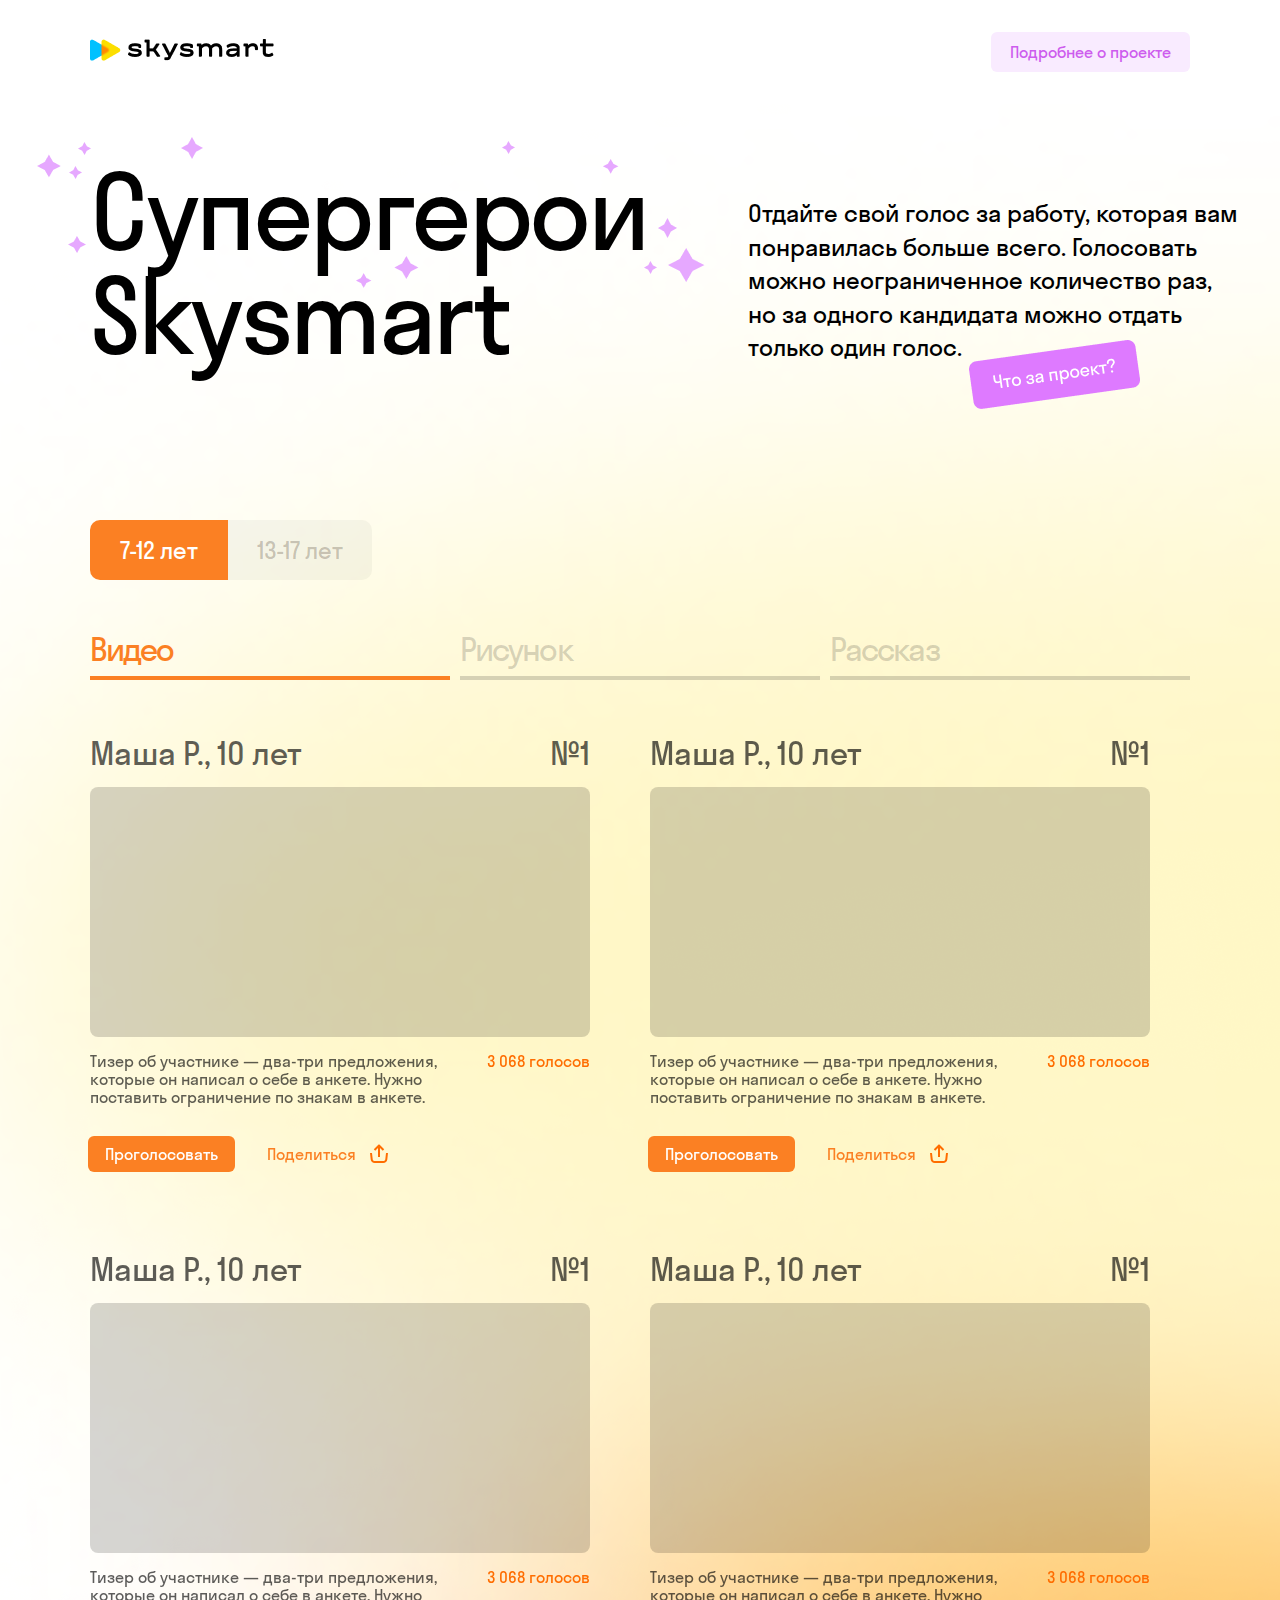
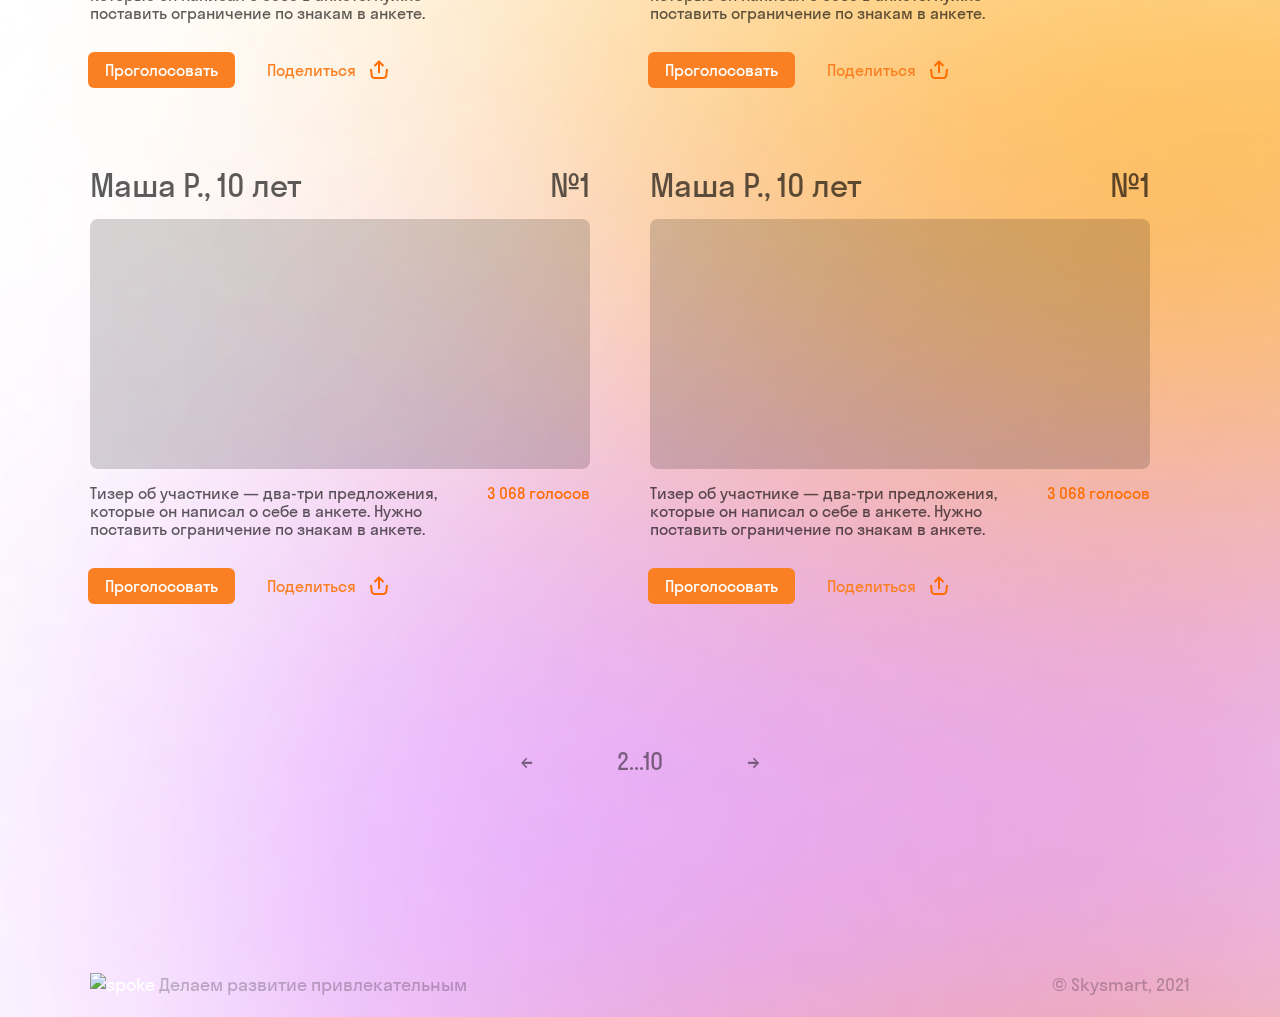
==== commit 70e45e22: "hot fix" ====
--- a/app/index.html
+++ b/app/index.html
@@ -276,7 +276,7 @@
                     </div>
                 </div>
 
-                <!--Card 3-->
+                <!--Card 2-->
                 <div class="card">
                     <div class="card-header">
                         <div class="card-header__title">Маша Р., 10 лет</div>
@@ -285,7 +285,7 @@
                     <div class="card-picture">
                         <img class="zoom-icon" src="images/zoom.png" alt="#">
                         <div class="card-comments">3 068 голосов</div>
-<!--                        <img class="card-picture__image" src="images/unnamed.jpg" alt="#">-->
+                        <!--                        <img class="card-picture__image" src="images/unnamed.jpg" alt="#">-->
                     </div>
                     <div class="card-descr-comments">
                         <div class="card_descr">
@@ -303,86 +303,6 @@
                     </div>
                 </div>
 
-                <!--Card 4-->
-                <div class="card">
-                    <div class="card-header">
-                        <div class="card-header__title">Маша Р., 10 лет</div>
-                        <div class="card-heder__number">№1</div>
-                    </div>
-                    <div class="card-picture">
-                        <img class="zoom-icon" src="images/zoom.png" alt="#">
-                        <div class="card-comments">3 068 голосов</div>
-<!--                        <img class="card-picture__image" src="images/unnamed.jpg" alt="#">-->
-                    </div>
-                    <div class="card-descr-comments">
-                        <div class="card_descr">
-                            Тизер об участнике — два-три предложения, которые он написал о себе в анкете.
-                            Нужно поставить ограничение по знакам в анкете.
-                        </div>
-                    </div>
-                    <div class="card-buttons">
-                        <a class="card-btn btn-vote open-picture" href="#">Проголосовать</a>
-                        <a class="card-btn btn-send" href="#">
-                            Поделиться
-                            <img src="images/share.svg" alt="#">
-                            <div class="viget hide"><div class="viget__inner">Ссылка скопирована</div></div>
-                        </a>
-                    </div>
-                </div>
-
-                <!--Card 5-->
-                <div class="card">
-                    <div class="card-header">
-                        <div class="card-header__title">Маша Р., 10 лет</div>
-                        <div class="card-heder__number">№1</div>
-                    </div>
-                    <div class="card-picture">
-                        <img class="zoom-icon" src="images/zoom.png" alt="#">
-                        <div class="card-comments">3 068 голосов</div>
-<!--                        <img class="card-picture__image" src="images/unnamed.jpg" alt="#">-->
-                    </div>
-                    <div class="card-descr-comments">
-                        <div class="card_descr">
-                            Тизер об участнике — два-три предложения, которые он написал о себе в анкете.
-                            Нужно поставить ограничение по знакам в анкете.
-                        </div>
-                    </div>
-                    <div class="card-buttons">
-                        <a class="card-btn btn-vote open-picture" href="#">Проголосовать</a>
-                        <a class="card-btn btn-send" href="#">
-                            Поделиться
-                            <img src="images/share.svg" alt="#">
-                            <div class="viget hide"><div class="viget__inner">Ссылка скопирована</div></div>
-                        </a>
-                    </div>
-                </div>
-
-                <!--Card 6-->
-                <div class="card">
-                    <div class="card-header">
-                        <div class="card-header__title">Маша Р., 10 лет</div>
-                        <div class="card-heder__number">№1</div>
-                    </div>
-                    <div class="card-picture">
-                        <img class="zoom-icon" src="images/zoom.png" alt="#">
-                        <div class="card-comments">3 068 голосов</div>
-<!--                        <img class="card-picture__image" src="images/unnamed.jpg" alt="#">-->
-                    </div>
-                    <div class="card-descr-comments">
-                        <div class="card_descr">
-                            Тизер об участнике — два-три предложения, которые он написал о себе в анкете.
-                            Нужно поставить ограничение по знакам в анкете.
-                        </div>
-                    </div>
-                    <div class="card-buttons">
-                        <a class="card-btn btn-vote open-picture" href="#">Проголосовать</a>
-                        <a class="card-btn btn-send" href="#">
-                            Поделиться
-                            <img src="images/share.svg" alt="#">
-                            <div class="viget hide"><div class="viget__inner">Ссылка скопирована</div></div>
-                        </a>
-                    </div>
-                </div>
 
             </section>
 
@@ -450,129 +370,6 @@
                     </div>
                 </div>
 
-                <!--Card 3-->
-                <div class="card">
-                    <div class="card-header">
-                        <div class="card-header__title">Маша Р., 10 лет</div>
-                        <div class="card-heder__number">№1</div>
-                    </div>
-                    <div class="card-story">
-                        <p class="story">
-                            Тут будет находится часть рассказа. Например,  тут сейчас ровно 200 символов.
-                            Тизер об участнике — два-три предложения, которые он написал о себе в анкете.
-                            Нужно поставить ограничение знакам в анкете...
-                        </p>
-                        <a class="all-story" href="#">Читать весь рассказ →</a>
-                        <div class="card-comments">3 068 голосов</div>
-                    </div>
-                    <div class="card-descr-comments">
-                        <div class="card_descr">
-                            Тизер об участнике — два-три предложения, которые он написал о себе в анкете.
-                            Нужно поставить ограничение по знакам в анкете.
-                        </div>
-                    </div>
-                    <div class="card-buttons">
-                        <a class="card-btn btn-vote open-story" href="#">Проголосовать</a>
-                        <a class="card-btn btn-send" href="#">
-                            Поделиться
-                            <img src="images/share.svg" alt="#">
-                            <div class="viget hide"><div class="viget__inner">Ссылка скопирована</div></div>
-                        </a>
-                    </div>
-                </div>
-
-                <!--Card 4-->
-                <div class="card">
-                    <div class="card-header">
-                        <div class="card-header__title">Маша Р., 10 лет</div>
-                        <div class="card-heder__number">№1</div>
-                    </div>
-                    <div class="card-story">
-                        <p class="story">
-                            Тут будет находится часть рассказа. Например,  тут сейчас ровно 200 символов.
-                            Тизер об участнике — два-три предложения, которые он написал о себе в анкете.
-                            Нужно поставить ограничение знакам в анкете...
-                        </p>
-                        <a class="all-story" href="#">Читать весь рассказ →</a>
-                        <div class="card-comments">3 068 голосов</div>
-                    </div>
-                    <div class="card-descr-comments">
-                        <div class="card_descr">
-                            Тизер об участнике — два-три предложения, которые он написал о себе в анкете.
-                            Нужно поставить ограничение по знакам в анкете.
-                        </div>
-                    </div>
-                    <div class="card-buttons">
-                        <a class="card-btn btn-vote open-story" href="#">Проголосовать</a>
-                        <a class="card-btn btn-send" href="#">
-                            Поделиться
-                            <img src="images/share.svg" alt="#">
-                            <div class="viget hide"><div class="viget__inner">Ссылка скопирована</div></div>
-                        </a>
-                    </div>
-                </div>
-
-                <!--Card 5-->
-                <div class="card">
-                    <div class="card-header">
-                        <div class="card-header__title">Маша Р., 10 лет</div>
-                        <div class="card-heder__number">№1</div>
-                    </div>
-                    <div class="card-story">
-                        <p class="story">
-                            Тут будет находится часть рассказа. Например,  тут сейчас ровно 200 символов.
-                            Тизер об участнике — два-три предложения, которые он написал о себе в анкете.
-                            Нужно поставить ограничение знакам в анкете...
-                        </p>
-                        <a class="all-story" href="#">Читать весь рассказ →</a>
-                        <div class="card-comments">3 068 голосов</div>
-                    </div>
-                    <div class="card-descr-comments">
-                        <div class="card_descr">
-                            Тизер об участнике — два-три предложения, которые он написал о себе в анкете.
-                            Нужно поставить ограничение по знакам в анкете.
-                        </div>
-                    </div>
-                    <div class="card-buttons">
-                        <a class="card-btn btn-vote open-story" href="#">Проголосовать</a>
-                        <a class="card-btn btn-send" href="#">
-                            Поделиться
-                            <img src="images/share.svg" alt="#">
-                            <div class="viget hide"><div class="viget__inner">Ссылка скопирована</div></div>
-                        </a>
-                    </div>
-                </div>
-
-                <!--Card 6-->
-                <div class="card">
-                    <div class="card-header">
-                        <div class="card-header__title">Маша Р., 10 лет</div>
-                        <div class="card-heder__number">№1</div>
-                    </div>
-                    <div class="card-story">
-                        <p class="story">
-                            Тут будет находится часть рассказа. Например,  тут сейчас ровно 200 символов.
-                            Тизер об участнике — два-три предложения, которые он написал о себе в анкете.
-                            Нужно поставить ограничение знакам в анкете...
-                        </p>
-                        <a class="all-story" href="#">Читать весь рассказ →</a>
-                        <div class="card-comments">3 068 голосов</div>
-                    </div>
-                    <div class="card-descr-comments">
-                        <div class="card_descr">
-                            Тизер об участнике — два-три предложения, которые он написал о себе в анкете.
-                            Нужно поставить ограничение по знакам в анкете.
-                        </div>
-                    </div>
-                    <div class="card-buttons">
-                        <a class="card-btn btn-vote open-story" href="#">Проголосовать</a>
-                        <a class="card-btn btn-send" href="#">
-                            Поделиться
-                            <img src="images/share.svg" alt="#">
-                            <div class="viget hide"><div class="viget__inner">Ссылка скопирована</div></div>
-                        </a>
-                    </div>
-                </div>
 
             </section>
 
--- a/app/css/style.min.css
+++ b/app/css/style.min.css
@@ -1,2 +1,2 @@
-@font-face{font-family:"Stratos LC Web";src:url(../fonts/StratosLCWeb-Regular.woff),url(../fonts/StratosLCWeb-Regular.woff2),url(../fonts/StratosLCWeb-Regular.ttf);font-weight:normal;font-style:normal}@font-face{font-family:"Stratos LC Web";src:url(../fonts/StratosLCWeb-Light.woff),url(../fonts/StratosLCWeb-Light.woff2),url(../fonts/StratosLCWeb-Light.ttf);font-weight:300;font-display:swap;font-style:normal}@font-face{font-family:"Stratos LC Web";src:url(../fonts/StratosLCWeb-Medium.woff),url(../fonts/StratosLCWeb-Medium.woff2),url(../fonts/StratosLCWeb-Medium.ttf);font-weight:500;font-display:swap;font-style:normal}@font-face{font-family:"Stratos LC Web";src:url(../fonts/StratosLCWeb-Bold.woff),url(../fonts/StratosLCWeb-Bold.woff2),url(../fonts/StratosLCWeb-Bold.ttf);font-weight:bold;font-display:swap;font-style:normal}*,html,body{-webkit-box-sizing:border-box;box-sizing:border-box}body{margin:0;padding:0;font-family:'Stratos LC Web', sans-serif;font-weight:400;font-size:18px;color:#fff}h1,h2,h3,h4,h5,h6{margin:0;padding:0}a{text-decoration:none}ul,li{margin:0;padding:0;list-style-type:none}p{margin:0;padding:0}.container{width:90%;max-width:1100px;margin:0 auto}.main{width:100%}body{background-image:url("../images/bg_form.png")}@media (max-width: 719px){body{background-image:url("../images/bg_form_mob.png")}}#next-step{background-image:url("../images/bg_next-step.png")}@media (max-width: 719px){#next-step{background-image:url("../images/bg_next-step_mob.png")}}h1.title{font-size:80px;font-weight:400;line-height:95%;letter-spacing:-1.90204px;-webkit-font-feature-settings:'pnum' on, 'lnum' on;font-feature-settings:'pnum' on, 'lnum' on}@media (max-width: 719px){h1.title{font-size:40px;line-height:100%}}p.subtitle{font-size:24px;line-height:140%;-webkit-font-feature-settings:'pnum' on, 'lnum' on;font-feature-settings:'pnum' on, 'lnum' on}@media (max-width: 719px){p.subtitle{font-size:16px;line-height:130%}}p.subtitle a{font-size:24px;line-height:140%;-webkit-font-feature-settings:'pnum' on, 'lnum' on;font-feature-settings:'pnum' on, 'lnum' on;color:#fff;-webkit-text-decoration-line:underline;text-decoration-line:underline}@media (max-width: 719px){p.subtitle a{font-size:16px;line-height:130%}}.br-m{display:none}@media (max-width: 719px){.br-m{display:block}}.br-d{display:block}@media (max-width: 719px){.br-d{display:none}}.js-validate-error-label{display:none}.header{width:100%;height:104px;display:-webkit-box;display:-ms-flexbox;display:flex;-webkit-box-pack:justify;-ms-flex-pack:justify;justify-content:space-between;-webkit-box-align:center;-ms-flex-align:center;align-items:center;position:fixed;top:0;left:0;background:#fff;z-index:1000}@media (max-width: 719px){.header{height:100px;background:#A93EDC;-webkit-box-shadow:0px 1px 1px rgba(0,0,0,0.1);box-shadow:0px 1px 1px rgba(0,0,0,0.1)}}.header__inner{width:100%;display:-webkit-box;display:-ms-flexbox;display:flex;-webkit-box-pack:justify;-ms-flex-pack:justify;justify-content:space-between;-webkit-box-align:center;-ms-flex-align:center;align-items:center}@media (max-width: 719px){.header__inner{-webkit-box-orient:horizontal;-webkit-box-direction:reverse;-ms-flex-direction:row-reverse;flex-direction:row-reverse}}@media (max-width: 719px){.header .logo{width:48px;overflow:hidden}}@media (max-width: 719px){.header .logo img{width:600%}}.header-btn{width:199px;height:40px;display:-webkit-box;display:-ms-flexbox;display:flex;-webkit-box-pack:center;-ms-flex-pack:center;justify-content:center;-webkit-box-align:center;-ms-flex-align:center;align-items:center;background:#F9EBFF;border-radius:6px;font-size:16px;line-height:24px;text-align:center;color:#CD5CEE}.vote{background-image:url("../images/bg-desktop-2700.png")}@media (max-width: 719px){.vote{background-image:url("../images/bg-mob-600.png")}}@media (max-width: 719px){.vote .header{background:#FFFFFF;-webkit-box-shadow:0 1px 1px rgba(0,0,0,0.1);box-shadow:0 1px 1px rgba(0,0,0,0.1)}}.vote .footer{margin-top:178px}@media (max-width: 719px){.vote .footer{margin-top:122px}}@media (max-width: 719px){.vote .container{width:95%}}.vote-info{width:100%;margin-top:160px;display:-webkit-box;display:-ms-flexbox;display:flex;-webkit-box-pack:justify;-ms-flex-pack:justify;justify-content:space-between}@media (max-width: 1250px){.vote-info{-ms-flex-wrap:wrap;flex-wrap:wrap}}@media (max-width: 719px){.vote-info{-webkit-box-orient:vertical;-webkit-box-direction:normal;-ms-flex-direction:column;flex-direction:column;margin-top:150px}}.vote-info__title-wrapp{position:relative}.vote-info__title{width:600px;font-size:104px;font-weight:400;line-height:100%;letter-spacing:-2.48093px;-webkit-font-feature-settings:'pnum' on, 'lnum' on;font-feature-settings:'pnum' on, 'lnum' on;color:#000000}@media (max-width: 719px){.vote-info__title{width:300px;font-size:50px;letter-spacing:-0.6px}}.vote-info #star-img{position:absolute;top:-23px;left:-53px}@media (max-width: 719px){.vote-info #star-img{display:none}}.vote-info #star-img_m{display:none}@media (max-width: 719px){.vote-info #star-img_m{display:block;position:absolute;top:-38px;left:27px}}.vote-info__subtitle-wrapp{position:relative}.vote-info__subtitle{width:494px;margin-top:37px;margin-left:58px;font-size:24px;line-height:140%;-webkit-font-feature-settings:'pnum' on, 'lnum' on;font-feature-settings:'pnum' on, 'lnum' on;color:#000000}@media (max-width: 1250px){.vote-info__subtitle{margin-left:0}}@media (max-width: 719px){.vote-info__subtitle{width:288px;margin-top:24px;margin-left:0;font-size:16px;line-height:130%}}.vote-info #project-img{position:absolute;left:278px;bottom:-42px}@media (max-width: 719px){.vote-info #project-img{display:none}}.vote-filter{margin-top:152px}@media (max-width: 719px){.vote-filter{margin-top:67px}}.vote-filter__title{display:none}@media (max-width: 719px){.vote-filter__title{display:block;width:288px;font-size:24px;line-height:130%;-webkit-font-feature-settings:'pnum' on, 'lnum' on;font-feature-settings:'pnum' on, 'lnum' on;color:#FF6D00}}.filter-for-year{width:282px;height:60px;display:-webkit-box;display:-ms-flexbox;display:flex;-ms-flex-wrap:wrap;flex-wrap:wrap;-webkit-box-pack:justify;-ms-flex-pack:justify;justify-content:space-between;font-size:24px;line-height:32px;letter-spacing:-0.05px;-webkit-font-feature-settings:'pnum' on, 'lnum' on;font-feature-settings:'pnum' on, 'lnum' on;text-align:center;color:rgba(43,23,7,0.24)}@media (max-width: 719px){.filter-for-year{width:184px;height:44px;margin-top:16px;font-size:16px;line-height:24px;text-align:center;color:#000000}}.filter-for-year__btn{width:138px;display:-webkit-box;display:-ms-flexbox;display:flex;-webkit-box-pack:center;-ms-flex-pack:center;justify-content:center;-webkit-box-align:center;-ms-flex-align:center;align-items:center;background:rgba(4,18,27,0.04);cursor:pointer}@media (max-width: 719px){.filter-for-year__btn{width:85px;background:#FFFFFF;border-radius:10px}}.filter-for-year__btn:first-child{border-radius:10px 0 0 10px}@media (max-width: 719px){.filter-for-year__btn:first-child{border-radius:10px}}.filter-for-year__btn:last-child{width:144px;border-radius:0 10px 10px 0}@media (max-width: 719px){.filter-for-year__btn:last-child{width:91px;border-radius:10px}}.filter-for-year .filter-for-year__btn-active{color:#FFFFFF;background:#FB8023}@media (max-width: 719px){.filter-for-year .filter-for-year__btn-active{background:#FFF2E0;border:2px solid #FF6D00;color:#FF6D00}}.filter-for-type{width:1160px;margin-top:52px;display:-webkit-box;display:-ms-flexbox;display:flex;-ms-flex-wrap:wrap;flex-wrap:wrap;-webkit-box-pack:justify;-ms-flex-pack:justify;justify-content:space-between}@media (max-width: 1366px){.filter-for-type{width:100%}}@media (max-width: 719px){.filter-for-type{width:283px;margin-top:20px}}.filter-for-type__btn{font-size:32px;line-height:110%;letter-spacing:-1.90204px;-webkit-font-feature-settings:'pnum' on, 'lnum' on;font-feature-settings:'pnum' on, 'lnum' on;color:rgba(0,0,0,0.16);cursor:pointer}@media (max-width: 719px){.filter-for-type__btn{display:-webkit-box;display:-ms-flexbox;display:flex;-webkit-box-pack:center;-ms-flex-pack:center;justify-content:center;-webkit-box-align:center;-ms-flex-align:center;align-items:center;height:44px;border-radius:10px;font-size:16px;line-height:24px;text-align:center;-webkit-font-feature-settings:'pnum' on, 'lnum' on;font-feature-settings:'pnum' on, 'lnum' on;background-color:#fff}}@media (max-width: 719px){.filter-for-type__btn:first-child{width:79px}}@media (max-width: 816px){.filter-for-type__btn:nth-child(2){margin-top:26px}}@media (max-width: 719px){.filter-for-type__btn:nth-child(2){margin-top:0;width:95px}}@media (max-width: 1200px){.filter-for-type__btn:nth-child(3){margin-top:26px}}@media (max-width: 719px){.filter-for-type__btn:nth-child(3){margin-top:0;width:93px}}.filter-for-type__btn .underline{width:360px;height:4px;margin-top:9px;background:rgba(0,0,0,0.16)}@media (max-width: 719px){.filter-for-type__btn .underline{display:none}}.filter-for-type__btn-active{color:#FB8023}@media (max-width: 719px){.filter-for-type__btn-active{background:#FFF2E0;border:2px solid #FF6D00;border-radius:10px;color:#FF6D00}}.filter-for-type__btn-active .underline{background:#FB8023}.type{width:100%;max-width:1060px;margin-top:56px;display:none;-ms-flex-wrap:wrap;flex-wrap:wrap;-webkit-box-pack:start;-ms-flex-pack:start;justify-content:flex-start}@media (max-width: 719px){.type{max-width:100%;-webkit-box-orient:vertical;-webkit-box-direction:normal;-ms-flex-direction:column;flex-direction:column;-webkit-box-align:center;-ms-flex-align:center;align-items:center}}.type-video .card{width:500px}@media (min-width: 720px){.type-video .card:nth-child(2n+1){margin-left:0}.type-video .card:nth-child(4n+4){margin-left:10px}}@media (max-width: 719px){.type-video .card{width:300px}}.type-picture{width:1160px;max-width:1160px}@media (max-width: 1366px){.type-picture{width:100%;max-width:100%}}@media (max-width: 719px){.type-picture{width:100%;max-width:100%}}.type-picture .card{width:360px}@media (max-width: 719px){.type-picture .card{width:300px}}@media (max-width: 719px){.type-picture .card:nth-child(2){margin-top:52px}}.type-picture .card:nth-child(3){margin-top:0}@media (max-width: 719px){.type-picture .card:nth-child(3){margin-top:52px}}.type-picture .card-descr-comments{margin-top:24px}@media (max-width: 719px){.type-picture .card-descr-comments{margin-top:18px}}.type-picture .card-buttons{margin-top:30px}.type-picture .btn-vote{margin-right:74px}@media (max-width: 719px){.type-picture .btn-vote{margin-right:24px}}.type-picture .card-comments{margin-top:6px;margin-left:8px;position:absolute;z-index:500}.type-story{width:1160px;max-width:1160px}@media (max-width: 1366px){.type-story{width:100%;max-width:100%}}@media (max-width: 719px){.type-story{width:100%;max-width:100%}}.type-story .card{width:360px}@media (max-width: 719px){.type-story .card{width:300px}}.type-story .card:nth-child(3){margin-top:0}@media (max-width: 719px){.type-story .card:nth-child(3){margin-top:57px}}@media (max-width: 719px){.type-story .card:nth-child(2){margin-top:57px}}.type-story .card-descr-comments{margin-top:27px}@media (max-width: 719px){.type-story .card-descr-comments{margin-top:18px}}.type-story .card-buttons{margin-top:27px}@media (max-width: 719px){.type-story .card-buttons{margin-top:58px}}.type-story .btn-vote{margin-right:107px}@media (max-width: 719px){.type-story .btn-vote{margin-right:27px}}.type-story .card-comments{margin-top:18px}@media (max-width: 719px){.type-story .card-comments{position:absolute;bottom:54px}}.type-active{display:-webkit-box;display:-ms-flexbox;display:flex}.card{margin-top:80px}@media (min-width: 720px){.card{margin-left:10px}.card:first-child{margin-left:0}.card:nth-child(4n+4){margin-left:0}}@media (max-width: 719px){.card{margin-top:56px}}.card:nth-child(1),.card:nth-child(2){margin-top:0}@media (max-width: 719px){.card:nth-child(2){margin-top:52px}}.card-header{width:100%;display:-webkit-box;display:-ms-flexbox;display:flex;-webkit-box-pack:justify;-ms-flex-pack:justify;justify-content:space-between;font-size:32px;line-height:110%;-webkit-font-feature-settings:'pnum' on, 'lnum' on;font-feature-settings:'pnum' on, 'lnum' on;color:rgba(0,0,0,0.64)}@media (max-width: 719px){.card-header{font-size:24px;line-height:110%}}.card-video{width:100%;height:250px;margin-top:16px;background:rgba(0,0,0,0.16);border-radius:8px;overflow:hidden}.card-video iframe{width:inherit;height:inherit}@media (max-width: 719px){.card-video{height:150px;border-radius:8px}}.card-picture,.card-story{width:100%;height:450px;margin-top:16px;background:#FFFFFF;border-radius:8px}@media (max-width: 719px){.card-picture,.card-story{height:375px}}.card-picture{position:relative;overflow:hidden;background:rgba(255,255,255,0.48);cursor:pointer}.card-picture .zoom-icon{position:absolute;top:8px;right:8px;z-index:500}.card-picture .card-picture__image{width:inherit;height:inherit;-o-object-fit:cover;object-fit:cover;position:absolute;top:50%;left:50%;-webkit-transform:translate(-50%, -50%);-ms-transform:translate(-50%, -50%);transform:translate(-50%, -50%)}.card-story{padding:32px 48px 0 40px}@media (max-width: 719px){.card-story{height:277px;padding:24px 24px 0 24px;position:relative}}.story,.all-story{font-size:24px;line-height:130%;-webkit-font-feature-settings:'pnum' on, 'lnum' on;font-feature-settings:'pnum' on, 'lnum' on}@media (max-width: 719px){.story,.all-story{font-size:16px;line-height:21px}}.story{color:#000}.all-story{display:block;margin-top:16px;color:#D571FF;cursor:pointer;-webkit-text-decoration-line:underline;text-decoration-line:underline;text-align:left}@media (max-width: 719px){.all-story{margin-top:40px;text-align:left}}.card-descr-comments{width:100%;margin-top:16px;display:-webkit-box;display:-ms-flexbox;display:flex;-webkit-box-pack:justify;-ms-flex-pack:justify;justify-content:space-between;font-size:16px;line-height:110%;-webkit-font-feature-settings:'pnum' on, 'lnum' on;font-feature-settings:'pnum' on, 'lnum' on}@media (max-width: 719px){.card-descr-comments{font-size:14px;-webkit-box-orient:vertical;-webkit-box-direction:normal;-ms-flex-direction:column;flex-direction:column;-webkit-box-pack:start;-ms-flex-pack:start;justify-content:flex-start}}.card_descr{width:360px;color:rgba(0,0,0,0.64)}@media (max-width: 719px){.card_descr{width:300px}}.card-comments{color:#FF6D00}@media (max-width: 719px){.card-comments{margin-top:16px;font-size:18px;line-height:110%;-webkit-font-feature-settings:'pnum' on, 'lnum' on;font-feature-settings:'pnum' on, 'lnum' on}}.card-buttons{width:100%;margin-top:30px;margin-left:-2px;display:-webkit-box;display:-ms-flexbox;display:flex;-webkit-box-pack:start;-ms-flex-pack:start;justify-content:flex-start;font-size:16px;font-weight:400;line-height:24px;text-align:center;-webkit-font-feature-settings:'pnum' on, 'lnum' on;font-feature-settings:'pnum' on, 'lnum' on}@media (max-width: 719px){.card-buttons{margin-top:26px}}.card-btn{display:-webkit-box;display:-ms-flexbox;display:flex;-webkit-box-pack:center;-ms-flex-pack:center;justify-content:center;-webkit-box-align:center;-ms-flex-align:center;align-items:center;cursor:pointer}.btn-vote{width:147px;height:36px;margin-right:32px;background:#FB8023;border-radius:6px;color:#FFFFFF;font-size:16px;font-weight:400;line-height:24px}@media (max-width: 719px){.btn-vote{margin-right:20px}}.btn-send{color:#FB8023;font-size:16px;font-weight:400;line-height:24px;position:relative}.btn-send .viget{position:absolute;top:50px}@media (max-width: 719px){.btn-send .viget{display:none}}.btn-send .viget__inner{display:-webkit-box;display:-ms-flexbox;display:flex;-webkit-box-align:center;-ms-flex-align:center;align-items:center;-webkit-box-pack:center;-ms-flex-pack:center;justify-content:center;width:205px;height:56px;background:#2E2E2E;border-radius:8px;font-size:16px;line-height:24px;-webkit-font-feature-settings:'pnum' on, 'lnum' on;font-feature-settings:'pnum' on, 'lnum' on;color:#FFFFFF;position:relative}.btn-send .viget__inner::before{content:"";position:absolute;top:-5px;left:50%;-webkit-transform:translateX(-50%);-ms-transform:translateX(-50%);transform:translateX(-50%);width:0;height:0;border-style:solid;border-width:0 6px 6px 6px;border-color:transparent transparent #2e2e2e transparent}.btn-send img{margin-left:11px}.img-wrapp{width:inherit;height:inherit;min-height:inherit}.pagination{width:100%;max-width:240px;margin:0 auto;margin-top:144px;display:-webkit-box;display:-ms-flexbox;display:flex;-webkit-box-pack:justify;-ms-flex-pack:justify;justify-content:space-between;font-weight:400;font-size:24px;line-height:110%;-webkit-font-feature-settings:'pnum' on, 'lnum' on;font-feature-settings:'pnum' on, 'lnum' on;color:rgba(0,0,0,0.48)}@media (max-width: 719px){.pagination{max-width:180px;margin:0 auto;margin-top:80px}}.pagination .pagin-btn{font-weight:400;font-size:24px;line-height:110%;-webkit-font-feature-settings:'pnum' on, 'lnum' on;font-feature-settings:'pnum' on, 'lnum' on;color:rgba(0,0,0,0.48);cursor:pointer}.overlay{position:fixed;top:0;left:0;width:100vw;height:100%;background:rgba(0,0,0,0.52);z-index:1000}.popup__content{display:-webkit-box;display:-ms-flexbox;display:flex;-webkit-box-pack:center;-ms-flex-pack:center;justify-content:center;-webkit-box-align:start;-ms-flex-align:start;align-items:flex-start;position:fixed;top:50%;left:50%;-webkit-transform:translate(-50%, -50%);-ms-transform:translate(-50%, -50%);transform:translate(-50%, -50%);z-index:1200}.popup-form .popup__content{width:536px;height:556px;background-image:url("../images/modal-form_f.png");border-radius:16px;z-index:1000}@media (max-width: 719px){.popup-form .popup__content{width:300px;height:484px;background-image:url("../images/modal-form_m.png");border-right:6px}}.popup-form .popup__inner{width:403px;padding-top:56px;display:-webkit-box;display:-ms-flexbox;display:flex;-webkit-box-orient:vertical;-webkit-box-direction:normal;-ms-flex-direction:column;flex-direction:column;-webkit-box-align:center;-ms-flex-align:center;align-items:center;-webkit-box-pack:center;-ms-flex-pack:center;justify-content:center;position:relative}@media (max-width: 719px){.popup-form .popup__inner{width:268px;padding-top:32px}}.popup-send .popup__content{width:536px;height:292px;background-image:url("../images/moadal-info_d.png");border-radius:16px;z-index:1000}@media (max-width: 719px){.popup-send .popup__content{width:300px;height:230px;background-image:url("../images/modal-info_m.png");border-radius:6px}}.popup-send .popup__inner{width:403px;padding-top:56px;display:-webkit-box;display:-ms-flexbox;display:flex;-webkit-box-orient:vertical;-webkit-box-direction:normal;-ms-flex-direction:column;flex-direction:column;-webkit-box-align:center;-ms-flex-align:center;align-items:center;-webkit-box-pack:center;-ms-flex-pack:center;justify-content:center;position:relative}@media (max-width: 719px){.popup-send .popup__inner{width:268px;padding-top:32px}}.popup-picture .popup__content{width:560px;height:56vh;z-index:1000;display:-webkit-box;display:-ms-flexbox;display:flex;-webkit-box-orient:vertical;-webkit-box-direction:normal;-ms-flex-direction:column;flex-direction:column;-webkit-box-pack:justify;-ms-flex-pack:justify;justify-content:space-between;-webkit-box-align:center;-ms-flex-align:center;align-items:center}@media (min-width: 720px){.popup-picture .popup__content{min-height:580px}}@media (max-width: 719px){.popup-picture .popup__content{width:300px;height:450px}}.popup-picture .popup__inner{width:560px;height:50vh;background:#FFF8C8;border-radius:8px;position:relative;overflow:hidden}@media (min-width: 720px){.popup-picture .popup__inner{min-height:520px}}@media (max-width: 719px){.popup-picture .popup__inner{width:300px;height:374px;border-right:10px}}.popup-picture .popup__inner .contant-img{width:inherit;height:inherit;min-height:inherit;position:absolute;top:50%;left:50%;-webkit-transform:translate(-50%, -50%);-ms-transform:translate(-50%, -50%);transform:translate(-50%, -50%);-o-object-fit:contain;object-fit:contain}.popup-picture .popup__inner .close-popup{top:16px;right:16px}.popup-story .popup__content{width:760px;height:67vh;z-index:1000;display:-webkit-box;display:-ms-flexbox;display:flex;-webkit-box-orient:vertical;-webkit-box-direction:normal;-ms-flex-direction:column;flex-direction:column;-webkit-box-pack:justify;-ms-flex-pack:justify;justify-content:space-between;-webkit-box-align:center;-ms-flex-align:center;align-items:center}@media (min-width: 720px){.popup-story .popup__content{min-height:580px}}@media (max-width: 719px){.popup-story .popup__content{width:300px;height:650px}}.popup-story .popup__inner{width:760px;height:61vh;background:#FFFFFF;border-radius:8px}@media (min-width: 720px){.popup-story .popup__inner{min-height:520px}}@media (max-width: 719px){.popup-story .popup__inner{width:300px;height:575px}}.popup-story .popup__inner .close-popup{top:24px;right:24px}.popup-story__story-wrapper{width:634px;height:50vh;margin-top:64px;margin-left:96px;overflow-y:scroll}@media (min-width: 720px){.popup-story__story-wrapper{min-height:430px}}@media (max-width: 719px){.popup-story__story-wrapper{width:252px;height:525px;margin-top:44px;margin-left:24px}}.popup-story__story{width:560px;font-size:16px;line-height:160%;-webkit-font-feature-settings:'pnum' on, 'lnum' on;font-feature-settings:'pnum' on, 'lnum' on;color:#000000}@media (max-width: 719px){.popup-story__story{width:248px;line-height:130%}}@media (max-width: 719px){.popup-btn{width:300px;height:60px;margin:0 auto;font-size:24px;line-height:32px;text-align:center;letter-spacing:-0.05px;-webkit-font-feature-settings:'pnum' on, 'lnum' on;font-feature-settings:'pnum' on, 'lnum' on;border-right:10px}}.popup-title{font-size:40px;font-weight:400;line-height:110%;text-align:center;letter-spacing:-1px;-webkit-font-feature-settings:'pnum' on, 'lnum' on;font-feature-settings:'pnum' on, 'lnum' on;color:#FFFFFF}@media (max-width: 719px){.popup-title{font-size:26px;letter-spacing:-0.5px}}.popup-subtitle{width:403px;margin-top:16px;font-size:18px;font-weight:400;line-height:110%;text-align:center;-webkit-font-feature-settings:'pnum' on, 'lnum' on;font-feature-settings:'pnum' on, 'lnum' on}@media (max-width: 719px){.popup-subtitle{width:228px;margin-top:16px;font-size:16px;line-height:120%;letter-spacing:-0.5px}}.form{width:340px;margin-top:32px;display:-webkit-box;display:-ms-flexbox;display:flex;-webkit-box-orient:vertical;-webkit-box-direction:normal;-ms-flex-direction:column;flex-direction:column}@media (max-width: 719px){.form{width:268px;margin-top:24px}}.input{width:340px;height:48px;margin-top:8px;padding:12px 16px;background:#FFFFFF;border-radius:8px;border:none;outline:none;font-size:18px;line-height:26px;letter-spacing:-0.05px;-webkit-font-feature-settings:'pnum' on, 'lnum' on;font-feature-settings:'pnum' on, 'lnum' on;color:rgba(0,0,0,0.5)}@media (max-width: 719px){.input{width:268px;font-size:16px;line-height:24px}}.input::-webkit-input-placeholder{font-size:18px;line-height:26px;letter-spacing:-0.05px;-webkit-font-feature-settings:'pnum' on, 'lnum' on;font-feature-settings:'pnum' on, 'lnum' on;color:rgba(0,0,0,0.24)}.input::-moz-placeholder{font-size:18px;line-height:26px;letter-spacing:-0.05px;font-feature-settings:'pnum' on, 'lnum' on;color:rgba(0,0,0,0.24)}.input:-ms-input-placeholder{font-size:18px;line-height:26px;letter-spacing:-0.05px;font-feature-settings:'pnum' on, 'lnum' on;color:rgba(0,0,0,0.24)}.input::-ms-input-placeholder{font-size:18px;line-height:26px;letter-spacing:-0.05px;font-feature-settings:'pnum' on, 'lnum' on;color:rgba(0,0,0,0.24)}.input::placeholder{font-size:18px;line-height:26px;letter-spacing:-0.05px;-webkit-font-feature-settings:'pnum' on, 'lnum' on;font-feature-settings:'pnum' on, 'lnum' on;color:rgba(0,0,0,0.24)}@media (max-width: 719px){.input::-webkit-input-placeholder{font-size:16px;line-height:24px}.input::-moz-placeholder{font-size:16px;line-height:24px}.input:-ms-input-placeholder{font-size:16px;line-height:24px}.input::-ms-input-placeholder{font-size:16px;line-height:24px}.input::placeholder{font-size:16px;line-height:24px}}.form-button{width:340px;height:48px;margin-top:8px;background:#FB8023;border-radius:8px;font-size:18px;line-height:26px;text-align:center;letter-spacing:-0.05px;-webkit-font-feature-settings:'pnum' on, 'lnum' on;font-feature-settings:'pnum' on, 'lnum' on;color:#FFFFFF;border:none;outline:none}@media (max-width: 719px){.form-button{width:268px}}.close-popup{position:absolute;top:24px;right:-34px;cursor:pointer}@media (max-width: 719px){.close-popup{top:16px;right:0}}.form-info{margin-top:24px}.form-info a{-webkit-text-decoration-line:underline;text-decoration-line:underline}@media (max-width: 719px){.form-info{font-size:12px;margin-top:16px}}.form-info,a{font-size:12px;line-height:120%;text-align:center;letter-spacing:-0.05px;-webkit-font-feature-settings:'pnum' on, 'lnum' on;font-feature-settings:'pnum' on, 'lnum' on;color:rgba(0,0,0,0.24)}.popup-btn{outline:none;border:none;cursor:pointer}.custom-scrollbar::-webkit-scrollbar-track{border-radius:8px;background-color:#FFF2E0}.custom-scrollbar::-webkit-scrollbar{width:4px;background-color:#FFF2E0}.custom-scrollbar::-webkit-scrollbar-thumb{border-radius:8px;background-color:#FF9E00}.footer{width:100%;height:32px;margin-top:116px;padding:32px 0;display:-webkit-box;display:-ms-flexbox;display:flex;-webkit-box-pack:justify;-ms-flex-pack:justify;justify-content:space-between;-webkit-box-align:center;-ms-flex-align:center;align-items:center}@media (max-width: 719px){.footer{margin-top:107px}}@media (max-width: 719px){.footer{height:45px}}.footer__inner{width:100%;height:32px;display:-webkit-box;display:-ms-flexbox;display:flex;-webkit-box-pack:justify;-ms-flex-pack:justify;justify-content:space-between;-webkit-box-align:center;-ms-flex-align:center;align-items:center}@media (max-width: 719px){.footer__inner{height:45px;-webkit-box-orient:vertical;-webkit-box-direction:normal;-ms-flex-direction:column;flex-direction:column;-webkit-box-pack:justify;-ms-flex-pack:justify;justify-content:space-between;-webkit-box-align:start;-ms-flex-align:start;align-items:flex-start}}.footer__inner-left{display:-webkit-box;display:-ms-flexbox;display:flex;-webkit-box-align:center;-ms-flex-align:center;align-items:center}.footer__inner-left .footer-text{margin-left:4px}@media (max-width: 719px){.footer__inner-left img{width:16px}}.footer-text{font-size:18px;line-height:24px;-webkit-font-feature-settings:'pnum' on, 'lnum' on;font-feature-settings:'pnum' on, 'lnum' on;color:rgba(0,0,0,0.24)}@media (max-width: 719px){.footer-text{font-size:12px;line-height:100%}}#next-step .footer{margin-top:250px}@media (max-width: 719px){#next-step .footer{margin-top:326px}}@-webkit-keyframes fadeOut{from{opacity:1}to{opacity:0}}@keyframes fadeOut{from{opacity:1}to{opacity:0}}.just-validate-tooltip-container{position:relative}.just-validate-tooltip-hide{-webkit-animation:fadeOut .4s linear;animation:fadeOut .4s linear;opacity:0}.js-validate-error-label{position:absolute;top:-20px;left:10px;z-index:10;background:rgba(0,0,0,0.55);border-radius:4px;color:#fff !important;padding:4px 8px;font-size:10px;pointer-events:none;-webkit-transition:all .4s linear;-o-transition:all .4s linear;transition:all .4s linear}.hide{display:none}
-/*# sourceMappingURL=[data-uri] */
+@font-face{font-family:"Stratos LC Web";src:url(../fonts/StratosLCWeb-Regular.woff),url(../fonts/StratosLCWeb-Regular.woff2),url(../fonts/StratosLCWeb-Regular.ttf);font-weight:normal;font-style:normal}@font-face{font-family:"Stratos LC Web";src:url(../fonts/StratosLCWeb-Light.woff),url(../fonts/StratosLCWeb-Light.woff2),url(../fonts/StratosLCWeb-Light.ttf);font-weight:300;font-display:swap;font-style:normal}@font-face{font-family:"Stratos LC Web";src:url(../fonts/StratosLCWeb-Medium.woff),url(../fonts/StratosLCWeb-Medium.woff2),url(../fonts/StratosLCWeb-Medium.ttf);font-weight:500;font-display:swap;font-style:normal}@font-face{font-family:"Stratos LC Web";src:url(../fonts/StratosLCWeb-Bold.woff),url(../fonts/StratosLCWeb-Bold.woff2),url(../fonts/StratosLCWeb-Bold.ttf);font-weight:bold;font-display:swap;font-style:normal}*,html,body{-webkit-box-sizing:border-box;box-sizing:border-box}body{margin:0;padding:0;font-family:'Stratos LC Web', sans-serif;font-weight:400;font-size:18px;color:#fff}h1,h2,h3,h4,h5,h6{margin:0;padding:0}a{text-decoration:none}ul,li{margin:0;padding:0;list-style-type:none}p{margin:0;padding:0}.container{width:90%;max-width:1100px;margin:0 auto}.main{width:100%}body{background-image:url("../images/bg_form.png")}@media (max-width: 719px){body{background-image:url("../images/bg_form_mob.png")}}#next-step{background-image:url("../images/bg_next-step.png")}@media (max-width: 719px){#next-step{background-image:url("../images/bg_next-step_mob.png")}}h1.title{font-size:80px;font-weight:400;line-height:95%;letter-spacing:-1.90204px;-webkit-font-feature-settings:'pnum' on, 'lnum' on;font-feature-settings:'pnum' on, 'lnum' on}@media (max-width: 719px){h1.title{font-size:40px;line-height:100%}}p.subtitle{font-size:24px;line-height:140%;-webkit-font-feature-settings:'pnum' on, 'lnum' on;font-feature-settings:'pnum' on, 'lnum' on}@media (max-width: 719px){p.subtitle{font-size:16px;line-height:130%}}p.subtitle a{font-size:24px;line-height:140%;-webkit-font-feature-settings:'pnum' on, 'lnum' on;font-feature-settings:'pnum' on, 'lnum' on;color:#fff;-webkit-text-decoration-line:underline;text-decoration-line:underline}@media (max-width: 719px){p.subtitle a{font-size:16px;line-height:130%}}.br-m{display:none}@media (max-width: 719px){.br-m{display:block}}.br-d{display:block}@media (max-width: 719px){.br-d{display:none}}.js-validate-error-label{display:none}.header{width:100%;height:104px;display:-webkit-box;display:-ms-flexbox;display:flex;-webkit-box-pack:justify;-ms-flex-pack:justify;justify-content:space-between;-webkit-box-align:center;-ms-flex-align:center;align-items:center;position:fixed;top:0;left:0;background:#fff;z-index:1000}@media (max-width: 719px){.header{height:100px;background:#A93EDC;-webkit-box-shadow:0px 1px 1px rgba(0,0,0,0.1);box-shadow:0px 1px 1px rgba(0,0,0,0.1)}}.header__inner{width:100%;display:-webkit-box;display:-ms-flexbox;display:flex;-webkit-box-pack:justify;-ms-flex-pack:justify;justify-content:space-between;-webkit-box-align:center;-ms-flex-align:center;align-items:center}@media (max-width: 719px){.header__inner{-webkit-box-orient:horizontal;-webkit-box-direction:reverse;-ms-flex-direction:row-reverse;flex-direction:row-reverse}}@media (max-width: 719px){.header .logo{width:48px;overflow:hidden}}@media (max-width: 719px){.header .logo img{width:600%}}.header-btn{width:199px;height:40px;display:-webkit-box;display:-ms-flexbox;display:flex;-webkit-box-pack:center;-ms-flex-pack:center;justify-content:center;-webkit-box-align:center;-ms-flex-align:center;align-items:center;background:#F9EBFF;border-radius:6px;font-size:16px;line-height:24px;text-align:center;color:#CD5CEE}.vote{background-image:url("../images/bg-desktop-2700.png")}@media (max-width: 719px){.vote{background-image:url("../images/bg-mob-600.png")}}@media (max-width: 719px){.vote .header{background:#FFFFFF;-webkit-box-shadow:0 1px 1px rgba(0,0,0,0.1);box-shadow:0 1px 1px rgba(0,0,0,0.1)}}.vote .footer{margin-top:178px}@media (max-width: 719px){.vote .footer{margin-top:122px}}@media (max-width: 719px){.vote .container{width:95%}}.vote-info{width:100%;margin-top:160px;display:-webkit-box;display:-ms-flexbox;display:flex;-webkit-box-pack:justify;-ms-flex-pack:justify;justify-content:space-between}@media (max-width: 1250px){.vote-info{-ms-flex-wrap:wrap;flex-wrap:wrap}}@media (max-width: 719px){.vote-info{-webkit-box-orient:vertical;-webkit-box-direction:normal;-ms-flex-direction:column;flex-direction:column;margin-top:150px}}.vote-info__title-wrapp{position:relative}.vote-info__title{width:600px;font-size:104px;font-weight:400;line-height:100%;letter-spacing:-2.48093px;-webkit-font-feature-settings:'pnum' on, 'lnum' on;font-feature-settings:'pnum' on, 'lnum' on;color:#000000}@media (max-width: 719px){.vote-info__title{width:300px;font-size:50px;letter-spacing:-0.6px}}.vote-info #star-img{position:absolute;top:-23px;left:-53px}@media (max-width: 719px){.vote-info #star-img{display:none}}.vote-info #star-img_m{display:none}@media (max-width: 719px){.vote-info #star-img_m{display:block;position:absolute;top:-38px;left:27px}}.vote-info__subtitle-wrapp{position:relative}.vote-info__subtitle{width:494px;margin-top:37px;margin-left:58px;font-size:24px;line-height:140%;-webkit-font-feature-settings:'pnum' on, 'lnum' on;font-feature-settings:'pnum' on, 'lnum' on;color:#000000}@media (max-width: 1250px){.vote-info__subtitle{margin-left:0}}@media (max-width: 719px){.vote-info__subtitle{width:288px;margin-top:24px;margin-left:0;font-size:16px;line-height:130%}}.vote-info #project-img{position:absolute;left:278px;bottom:-42px}@media (max-width: 719px){.vote-info #project-img{display:none}}.vote-filter{margin-top:152px}@media (max-width: 719px){.vote-filter{margin-top:67px}}.vote-filter__title{display:none}@media (max-width: 719px){.vote-filter__title{display:block;width:288px;font-size:24px;line-height:130%;-webkit-font-feature-settings:'pnum' on, 'lnum' on;font-feature-settings:'pnum' on, 'lnum' on;color:#FF6D00}}.filter-for-year{width:282px;height:60px;display:-webkit-box;display:-ms-flexbox;display:flex;-ms-flex-wrap:wrap;flex-wrap:wrap;-webkit-box-pack:justify;-ms-flex-pack:justify;justify-content:space-between;font-size:24px;line-height:32px;letter-spacing:-0.05px;-webkit-font-feature-settings:'pnum' on, 'lnum' on;font-feature-settings:'pnum' on, 'lnum' on;text-align:center;color:rgba(43,23,7,0.24)}@media (max-width: 719px){.filter-for-year{width:184px;height:44px;margin-top:16px;font-size:16px;line-height:24px;text-align:center;color:#000000}}.filter-for-year__btn{width:138px;display:-webkit-box;display:-ms-flexbox;display:flex;-webkit-box-pack:center;-ms-flex-pack:center;justify-content:center;-webkit-box-align:center;-ms-flex-align:center;align-items:center;background:rgba(4,18,27,0.04);cursor:pointer}@media (max-width: 719px){.filter-for-year__btn{width:85px;background:#FFFFFF;border-radius:10px}}.filter-for-year__btn:first-child{border-radius:10px 0 0 10px}@media (max-width: 719px){.filter-for-year__btn:first-child{border-radius:10px}}.filter-for-year__btn:last-child{width:144px;border-radius:0 10px 10px 0}@media (max-width: 719px){.filter-for-year__btn:last-child{width:91px;border-radius:10px}}.filter-for-year .filter-for-year__btn-active{color:#FFFFFF;background:#FB8023}@media (max-width: 719px){.filter-for-year .filter-for-year__btn-active{background:#FFF2E0;border:2px solid #FF6D00;color:#FF6D00}}.filter-for-type{width:1160px;margin-top:52px;display:-webkit-box;display:-ms-flexbox;display:flex;-ms-flex-wrap:wrap;flex-wrap:wrap;-webkit-box-pack:justify;-ms-flex-pack:justify;justify-content:space-between}@media (max-width: 1366px){.filter-for-type{width:100%}}@media (max-width: 719px){.filter-for-type{width:283px;margin-top:20px}}.filter-for-type__btn{font-size:32px;line-height:110%;letter-spacing:-1.90204px;-webkit-font-feature-settings:'pnum' on, 'lnum' on;font-feature-settings:'pnum' on, 'lnum' on;color:rgba(0,0,0,0.16);cursor:pointer}@media (max-width: 719px){.filter-for-type__btn{display:-webkit-box;display:-ms-flexbox;display:flex;-webkit-box-pack:center;-ms-flex-pack:center;justify-content:center;-webkit-box-align:center;-ms-flex-align:center;align-items:center;height:44px;border-radius:10px;font-size:16px;line-height:24px;text-align:center;-webkit-font-feature-settings:'pnum' on, 'lnum' on;font-feature-settings:'pnum' on, 'lnum' on;background-color:#fff}}@media (max-width: 719px){.filter-for-type__btn:first-child{width:79px}}@media (max-width: 816px){.filter-for-type__btn:nth-child(2){margin-top:26px}}@media (max-width: 719px){.filter-for-type__btn:nth-child(2){margin-top:0;width:95px}}@media (max-width: 1200px){.filter-for-type__btn:nth-child(3){margin-top:26px}}@media (max-width: 719px){.filter-for-type__btn:nth-child(3){margin-top:0;width:93px}}.filter-for-type__btn .underline{width:360px;height:4px;margin-top:9px;background:rgba(0,0,0,0.16)}@media (max-width: 719px){.filter-for-type__btn .underline{display:none}}.filter-for-type__btn-active{color:#FB8023}@media (max-width: 719px){.filter-for-type__btn-active{background:#FFF2E0;border:2px solid #FF6D00;border-radius:10px;color:#FF6D00}}.filter-for-type__btn-active .underline{background:#FB8023}.type{width:100%;max-width:1060px;margin-top:56px;display:none;-ms-flex-wrap:wrap;flex-wrap:wrap;-webkit-box-pack:justify;-ms-flex-pack:justify;justify-content:space-between}@media (max-width: 719px){.type{max-width:100%;-webkit-box-orient:vertical;-webkit-box-direction:normal;-ms-flex-direction:column;flex-direction:column;-webkit-box-align:center;-ms-flex-align:center;align-items:center}}.type-video .card{width:500px}@media (max-width: 719px){.type-video .card{width:300px}}.type-picture{width:1160px;max-width:1160px}@media (max-width: 1366px){.type-picture{width:100%;max-width:100%}}@media (max-width: 719px){.type-picture{width:100%;max-width:100%}}.type-picture .card{width:360px}@media (max-width: 719px){.type-picture .card{width:300px}}@media (max-width: 719px){.type-picture .card:nth-child(2){margin-top:52px}}.type-picture .card:nth-child(3){margin-top:0}@media (max-width: 719px){.type-picture .card:nth-child(3){margin-top:52px}}.type-picture .card-descr-comments{margin-top:24px}@media (max-width: 719px){.type-picture .card-descr-comments{margin-top:18px}}.type-picture .card-buttons{margin-top:30px}.type-picture .btn-vote{margin-right:74px}@media (max-width: 719px){.type-picture .btn-vote{margin-right:24px}}.type-picture .card-comments{margin-top:6px;margin-left:8px;position:absolute;z-index:500}.type-story{width:1160px;max-width:1160px}@media (max-width: 1366px){.type-story{width:100%;max-width:100%}}@media (max-width: 719px){.type-story{width:100%;max-width:100%}}.type-story .card{width:360px}@media (max-width: 719px){.type-story .card{width:300px}}.type-story .card:nth-child(3){margin-top:0}@media (max-width: 719px){.type-story .card:nth-child(3){margin-top:57px}}@media (max-width: 719px){.type-story .card:nth-child(2){margin-top:57px}}.type-story .card-descr-comments{margin-top:27px}@media (max-width: 719px){.type-story .card-descr-comments{margin-top:18px}}.type-story .card-buttons{margin-top:27px}@media (max-width: 719px){.type-story .card-buttons{margin-top:58px}}.type-story .btn-vote{margin-right:107px}@media (max-width: 719px){.type-story .btn-vote{margin-right:27px}}.type-story .card-comments{margin-top:18px}@media (max-width: 719px){.type-story .card-comments{position:absolute;bottom:54px}}.type-active{display:-webkit-box;display:-ms-flexbox;display:flex}.card{margin-top:80px}@media (min-width: 720px){.card:first-child{margin-left:0}.card:nth-child(4n+4){margin-left:0}}@media (max-width: 719px){.card{margin-top:56px}}.card:nth-child(1),.card:nth-child(2){margin-top:0}@media (max-width: 719px){.card:nth-child(2){margin-top:52px}}.card-header{width:100%;display:-webkit-box;display:-ms-flexbox;display:flex;-webkit-box-pack:justify;-ms-flex-pack:justify;justify-content:space-between;font-size:32px;line-height:110%;-webkit-font-feature-settings:'pnum' on, 'lnum' on;font-feature-settings:'pnum' on, 'lnum' on;color:rgba(0,0,0,0.64)}@media (max-width: 719px){.card-header{font-size:24px;line-height:110%}}.card-video{width:100%;height:250px;margin-top:16px;background:rgba(0,0,0,0.16);border-radius:8px;overflow:hidden}.card-video iframe{width:inherit;height:inherit}@media (max-width: 719px){.card-video{height:150px;border-radius:8px}}.card-picture,.card-story{width:100%;height:450px;margin-top:16px;background:#FFFFFF;border-radius:8px}@media (max-width: 719px){.card-picture,.card-story{height:375px}}.card-picture{position:relative;overflow:hidden;background:rgba(255,255,255,0.48);cursor:pointer}.card-picture .zoom-icon{position:absolute;top:8px;right:8px;z-index:500}.card-picture .card-picture__image{width:inherit;height:inherit;-o-object-fit:cover;object-fit:cover;position:absolute;top:50%;left:50%;-webkit-transform:translate(-50%, -50%);-ms-transform:translate(-50%, -50%);transform:translate(-50%, -50%)}.card-story{padding:32px 48px 0 40px}@media (max-width: 719px){.card-story{height:277px;padding:24px 24px 0 24px;position:relative}}.story,.all-story{font-size:24px;line-height:130%;-webkit-font-feature-settings:'pnum' on, 'lnum' on;font-feature-settings:'pnum' on, 'lnum' on}@media (max-width: 719px){.story,.all-story{font-size:16px;line-height:21px}}.story{color:#000}.all-story{display:block;margin-top:16px;color:#D571FF;cursor:pointer;-webkit-text-decoration-line:underline;text-decoration-line:underline;text-align:left}@media (max-width: 719px){.all-story{margin-top:40px;text-align:left}}.card-descr-comments{width:100%;margin-top:16px;display:-webkit-box;display:-ms-flexbox;display:flex;-webkit-box-pack:justify;-ms-flex-pack:justify;justify-content:space-between;font-size:16px;line-height:110%;-webkit-font-feature-settings:'pnum' on, 'lnum' on;font-feature-settings:'pnum' on, 'lnum' on}@media (max-width: 719px){.card-descr-comments{font-size:14px;-webkit-box-orient:vertical;-webkit-box-direction:normal;-ms-flex-direction:column;flex-direction:column;-webkit-box-pack:start;-ms-flex-pack:start;justify-content:flex-start}}.card_descr{width:360px;color:rgba(0,0,0,0.64)}@media (max-width: 719px){.card_descr{width:300px}}.card-comments{color:#FF6D00}@media (max-width: 719px){.card-comments{margin-top:16px;font-size:18px;line-height:110%;-webkit-font-feature-settings:'pnum' on, 'lnum' on;font-feature-settings:'pnum' on, 'lnum' on}}.card-buttons{width:100%;margin-top:30px;margin-left:-2px;display:-webkit-box;display:-ms-flexbox;display:flex;-webkit-box-pack:start;-ms-flex-pack:start;justify-content:flex-start;font-size:16px;font-weight:400;line-height:24px;text-align:center;-webkit-font-feature-settings:'pnum' on, 'lnum' on;font-feature-settings:'pnum' on, 'lnum' on}@media (max-width: 719px){.card-buttons{margin-top:26px}}.card-btn{display:-webkit-box;display:-ms-flexbox;display:flex;-webkit-box-pack:center;-ms-flex-pack:center;justify-content:center;-webkit-box-align:center;-ms-flex-align:center;align-items:center;cursor:pointer}.btn-vote{width:147px;height:36px;margin-right:32px;background:#FB8023;border-radius:6px;color:#FFFFFF;font-size:16px;font-weight:400;line-height:24px}@media (max-width: 719px){.btn-vote{margin-right:20px}}.btn-send{color:#FB8023;font-size:16px;font-weight:400;line-height:24px;position:relative}.btn-send .viget{position:absolute;top:50px}@media (max-width: 719px){.btn-send .viget{display:none}}.btn-send .viget__inner{display:-webkit-box;display:-ms-flexbox;display:flex;-webkit-box-align:center;-ms-flex-align:center;align-items:center;-webkit-box-pack:center;-ms-flex-pack:center;justify-content:center;width:205px;height:56px;background:#2E2E2E;border-radius:8px;font-size:16px;line-height:24px;-webkit-font-feature-settings:'pnum' on, 'lnum' on;font-feature-settings:'pnum' on, 'lnum' on;color:#FFFFFF;position:relative}.btn-send .viget__inner::before{content:"";position:absolute;top:-5px;left:50%;-webkit-transform:translateX(-50%);-ms-transform:translateX(-50%);transform:translateX(-50%);width:0;height:0;border-style:solid;border-width:0 6px 6px 6px;border-color:transparent transparent #2e2e2e transparent}.btn-send img{margin-left:11px}.img-wrapp{width:inherit;height:inherit;min-height:inherit}@media (min-width: 720px){.no-flex-card{-webkit-box-pack:start;-ms-flex-pack:start;justify-content:flex-start}.no-flex-card .card{margin-left:40px}.no-flex-card .card:first-child{margin-left:0}}.pagination{width:100%;max-width:240px;margin:0 auto;margin-top:144px;display:-webkit-box;display:-ms-flexbox;display:flex;-webkit-box-pack:justify;-ms-flex-pack:justify;justify-content:space-between;font-weight:400;font-size:24px;line-height:110%;-webkit-font-feature-settings:'pnum' on, 'lnum' on;font-feature-settings:'pnum' on, 'lnum' on;color:rgba(0,0,0,0.48)}@media (max-width: 719px){.pagination{max-width:180px;margin:0 auto;margin-top:80px}}.pagination .pagin-btn{font-weight:400;font-size:24px;line-height:110%;-webkit-font-feature-settings:'pnum' on, 'lnum' on;font-feature-settings:'pnum' on, 'lnum' on;color:rgba(0,0,0,0.48);cursor:pointer}.overlay{position:fixed;top:0;left:0;width:100vw;height:100%;background:rgba(0,0,0,0.52);z-index:1000}.popup__content{display:-webkit-box;display:-ms-flexbox;display:flex;-webkit-box-pack:center;-ms-flex-pack:center;justify-content:center;-webkit-box-align:start;-ms-flex-align:start;align-items:flex-start;position:fixed;top:50%;left:50%;-webkit-transform:translate(-50%, -50%);-ms-transform:translate(-50%, -50%);transform:translate(-50%, -50%);z-index:1200}.popup-form .popup__content{width:536px;height:556px;background-image:url("../images/modal-form_f.png");border-radius:16px;z-index:1000}@media (max-width: 719px){.popup-form .popup__content{width:300px;height:484px;background-image:url("../images/modal-form_m.png");border-right:6px}}.popup-form .popup__inner{width:403px;padding-top:56px;display:-webkit-box;display:-ms-flexbox;display:flex;-webkit-box-orient:vertical;-webkit-box-direction:normal;-ms-flex-direction:column;flex-direction:column;-webkit-box-align:center;-ms-flex-align:center;align-items:center;-webkit-box-pack:center;-ms-flex-pack:center;justify-content:center;position:relative}@media (max-width: 719px){.popup-form .popup__inner{width:268px;padding-top:32px}}.popup-send .popup__content{width:536px;height:292px;background-image:url("../images/moadal-info_d.png");border-radius:16px;z-index:1000}@media (max-width: 719px){.popup-send .popup__content{width:300px;height:230px;background-image:url("../images/modal-info_m.png");border-radius:6px}}.popup-send .popup__inner{width:403px;padding-top:56px;display:-webkit-box;display:-ms-flexbox;display:flex;-webkit-box-orient:vertical;-webkit-box-direction:normal;-ms-flex-direction:column;flex-direction:column;-webkit-box-align:center;-ms-flex-align:center;align-items:center;-webkit-box-pack:center;-ms-flex-pack:center;justify-content:center;position:relative}@media (max-width: 719px){.popup-send .popup__inner{width:268px;padding-top:32px}}.popup-picture .popup__content{width:560px;height:56vh;z-index:1000;display:-webkit-box;display:-ms-flexbox;display:flex;-webkit-box-orient:vertical;-webkit-box-direction:normal;-ms-flex-direction:column;flex-direction:column;-webkit-box-pack:justify;-ms-flex-pack:justify;justify-content:space-between;-webkit-box-align:center;-ms-flex-align:center;align-items:center}@media (min-width: 720px){.popup-picture .popup__content{min-height:580px}}@media (max-width: 719px){.popup-picture .popup__content{width:300px;height:450px}}.popup-picture .popup__inner{width:560px;height:50vh;background:#FFF8C8;border-radius:8px;position:relative;overflow:hidden}@media (min-width: 720px){.popup-picture .popup__inner{min-height:520px}}@media (max-width: 719px){.popup-picture .popup__inner{width:300px;height:374px;border-right:10px}}.popup-picture .popup__inner .contant-img{width:inherit;height:inherit;min-height:inherit;position:absolute;top:50%;left:50%;-webkit-transform:translate(-50%, -50%);-ms-transform:translate(-50%, -50%);transform:translate(-50%, -50%);-o-object-fit:contain;object-fit:contain}.popup-picture .popup__inner .close-popup{top:16px;right:16px}.popup-story .popup__content{width:760px;height:67vh;z-index:1000;display:-webkit-box;display:-ms-flexbox;display:flex;-webkit-box-orient:vertical;-webkit-box-direction:normal;-ms-flex-direction:column;flex-direction:column;-webkit-box-pack:justify;-ms-flex-pack:justify;justify-content:space-between;-webkit-box-align:center;-ms-flex-align:center;align-items:center}@media (min-width: 720px){.popup-story .popup__content{min-height:580px}}@media (max-width: 719px){.popup-story .popup__content{width:300px;height:650px}}.popup-story .popup__inner{width:760px;height:61vh;background:#FFFFFF;border-radius:8px}@media (min-width: 720px){.popup-story .popup__inner{min-height:520px}}@media (max-width: 719px){.popup-story .popup__inner{width:300px;height:575px}}.popup-story .popup__inner .close-popup{top:24px;right:24px}.popup-story__story-wrapper{width:634px;height:50vh;margin-top:64px;margin-left:96px;overflow-y:scroll}@media (min-width: 720px){.popup-story__story-wrapper{min-height:430px}}@media (max-width: 719px){.popup-story__story-wrapper{width:252px;height:525px;margin-top:44px;margin-left:24px}}.popup-story__story{width:560px;font-size:16px;line-height:160%;-webkit-font-feature-settings:'pnum' on, 'lnum' on;font-feature-settings:'pnum' on, 'lnum' on;color:#000000}@media (max-width: 719px){.popup-story__story{width:248px;line-height:130%}}@media (max-width: 719px){.popup-btn{width:300px;height:60px;margin:0 auto;font-size:24px;line-height:32px;text-align:center;letter-spacing:-0.05px;-webkit-font-feature-settings:'pnum' on, 'lnum' on;font-feature-settings:'pnum' on, 'lnum' on;border-right:10px}}.popup-title{font-size:40px;font-weight:400;line-height:110%;text-align:center;letter-spacing:-1px;-webkit-font-feature-settings:'pnum' on, 'lnum' on;font-feature-settings:'pnum' on, 'lnum' on;color:#FFFFFF}@media (max-width: 719px){.popup-title{font-size:26px;letter-spacing:-0.5px}}.popup-subtitle{width:403px;margin-top:16px;font-size:18px;font-weight:400;line-height:110%;text-align:center;-webkit-font-feature-settings:'pnum' on, 'lnum' on;font-feature-settings:'pnum' on, 'lnum' on}@media (max-width: 719px){.popup-subtitle{width:228px;margin-top:16px;font-size:16px;line-height:120%;letter-spacing:-0.5px}}.form{width:340px;margin-top:32px;display:-webkit-box;display:-ms-flexbox;display:flex;-webkit-box-orient:vertical;-webkit-box-direction:normal;-ms-flex-direction:column;flex-direction:column}@media (max-width: 719px){.form{width:268px;margin-top:24px}}.input{width:340px;height:48px;margin-top:8px;padding:12px 16px;background:#FFFFFF;border-radius:8px;border:none;outline:none;font-size:18px;line-height:26px;letter-spacing:-0.05px;-webkit-font-feature-settings:'pnum' on, 'lnum' on;font-feature-settings:'pnum' on, 'lnum' on;color:rgba(0,0,0,0.5)}@media (max-width: 719px){.input{width:268px;font-size:16px;line-height:24px}}.input::-webkit-input-placeholder{font-size:18px;line-height:26px;letter-spacing:-0.05px;-webkit-font-feature-settings:'pnum' on, 'lnum' on;font-feature-settings:'pnum' on, 'lnum' on;color:rgba(0,0,0,0.24)}.input::-moz-placeholder{font-size:18px;line-height:26px;letter-spacing:-0.05px;font-feature-settings:'pnum' on, 'lnum' on;color:rgba(0,0,0,0.24)}.input:-ms-input-placeholder{font-size:18px;line-height:26px;letter-spacing:-0.05px;font-feature-settings:'pnum' on, 'lnum' on;color:rgba(0,0,0,0.24)}.input::-ms-input-placeholder{font-size:18px;line-height:26px;letter-spacing:-0.05px;font-feature-settings:'pnum' on, 'lnum' on;color:rgba(0,0,0,0.24)}.input::placeholder{font-size:18px;line-height:26px;letter-spacing:-0.05px;-webkit-font-feature-settings:'pnum' on, 'lnum' on;font-feature-settings:'pnum' on, 'lnum' on;color:rgba(0,0,0,0.24)}@media (max-width: 719px){.input::-webkit-input-placeholder{font-size:16px;line-height:24px}.input::-moz-placeholder{font-size:16px;line-height:24px}.input:-ms-input-placeholder{font-size:16px;line-height:24px}.input::-ms-input-placeholder{font-size:16px;line-height:24px}.input::placeholder{font-size:16px;line-height:24px}}.form-button{width:340px;height:48px;margin-top:8px;background:#FB8023;border-radius:8px;font-size:18px;line-height:26px;text-align:center;letter-spacing:-0.05px;-webkit-font-feature-settings:'pnum' on, 'lnum' on;font-feature-settings:'pnum' on, 'lnum' on;color:#FFFFFF;border:none;outline:none}@media (max-width: 719px){.form-button{width:268px}}.close-popup{position:absolute;top:24px;right:-34px;cursor:pointer}@media (max-width: 719px){.close-popup{top:16px;right:0}}.form-info{margin-top:24px}.form-info a{-webkit-text-decoration-line:underline;text-decoration-line:underline}@media (max-width: 719px){.form-info{font-size:12px;margin-top:16px}}.form-info,a{font-size:12px;line-height:120%;text-align:center;letter-spacing:-0.05px;-webkit-font-feature-settings:'pnum' on, 'lnum' on;font-feature-settings:'pnum' on, 'lnum' on;color:rgba(0,0,0,0.24)}.popup-btn{outline:none;border:none;cursor:pointer}.custom-scrollbar::-webkit-scrollbar-track{border-radius:8px;background-color:#FFF2E0}.custom-scrollbar::-webkit-scrollbar{width:4px;background-color:#FFF2E0}.custom-scrollbar::-webkit-scrollbar-thumb{border-radius:8px;background-color:#FF9E00}.footer{width:100%;height:32px;margin-top:116px;padding:32px 0;display:-webkit-box;display:-ms-flexbox;display:flex;-webkit-box-pack:justify;-ms-flex-pack:justify;justify-content:space-between;-webkit-box-align:center;-ms-flex-align:center;align-items:center}@media (max-width: 719px){.footer{margin-top:107px}}@media (max-width: 719px){.footer{height:45px}}.footer__inner{width:100%;height:32px;display:-webkit-box;display:-ms-flexbox;display:flex;-webkit-box-pack:justify;-ms-flex-pack:justify;justify-content:space-between;-webkit-box-align:center;-ms-flex-align:center;align-items:center}@media (max-width: 719px){.footer__inner{height:45px;-webkit-box-orient:vertical;-webkit-box-direction:normal;-ms-flex-direction:column;flex-direction:column;-webkit-box-pack:justify;-ms-flex-pack:justify;justify-content:space-between;-webkit-box-align:start;-ms-flex-align:start;align-items:flex-start}}.footer__inner-left{display:-webkit-box;display:-ms-flexbox;display:flex;-webkit-box-align:center;-ms-flex-align:center;align-items:center}.footer__inner-left .footer-text{margin-left:4px}@media (max-width: 719px){.footer__inner-left img{width:16px}}.footer-text{font-size:18px;line-height:24px;-webkit-font-feature-settings:'pnum' on, 'lnum' on;font-feature-settings:'pnum' on, 'lnum' on;color:rgba(0,0,0,0.24)}@media (max-width: 719px){.footer-text{font-size:12px;line-height:100%}}#next-step .footer{margin-top:250px}@media (max-width: 719px){#next-step .footer{margin-top:326px}}@-webkit-keyframes fadeOut{from{opacity:1}to{opacity:0}}@keyframes fadeOut{from{opacity:1}to{opacity:0}}.just-validate-tooltip-container{position:relative}.just-validate-tooltip-hide{-webkit-animation:fadeOut .4s linear;animation:fadeOut .4s linear;opacity:0}.js-validate-error-label{position:absolute;top:-20px;left:10px;z-index:10;background:rgba(0,0,0,0.55);border-radius:4px;color:#fff !important;padding:4px 8px;font-size:10px;pointer-events:none;-webkit-transition:all .4s linear;-o-transition:all .4s linear;transition:all .4s linear}.hide{display:none}
+/*# sourceMappingURL=[data-uri] */
